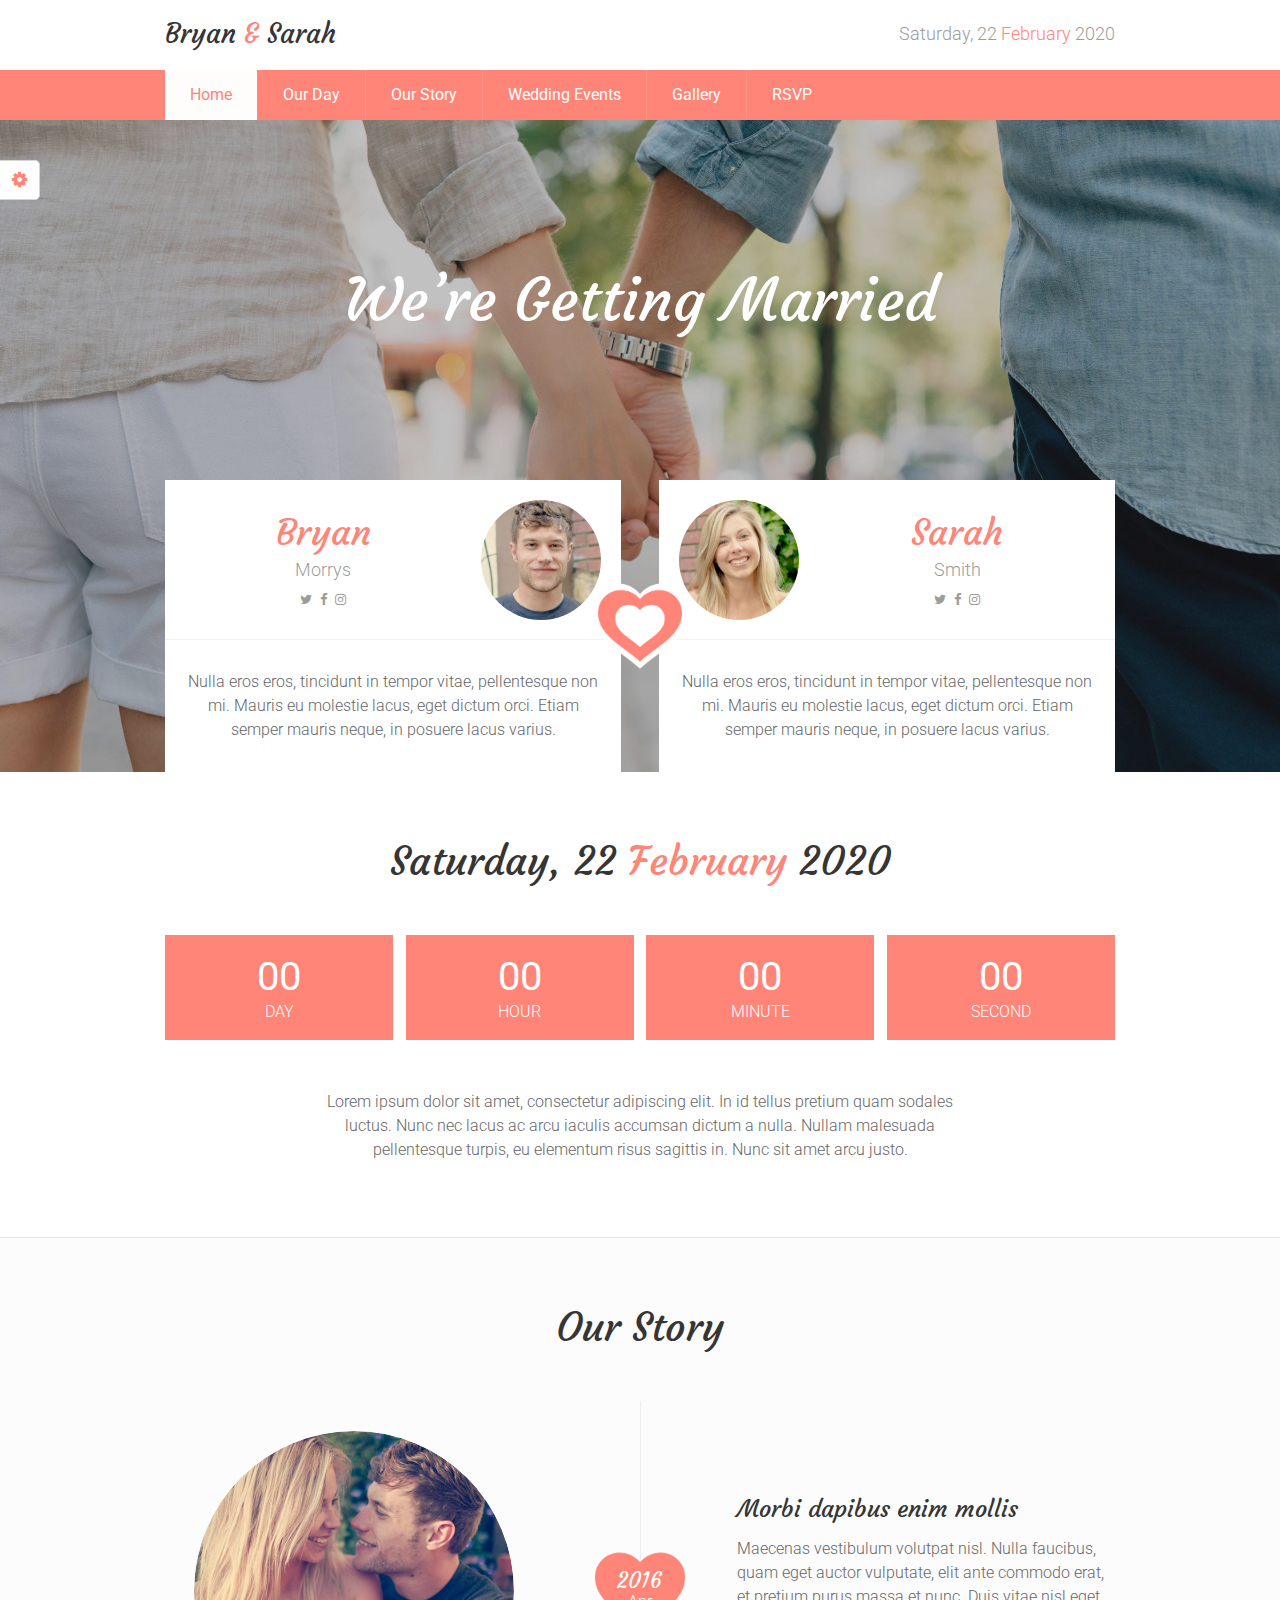
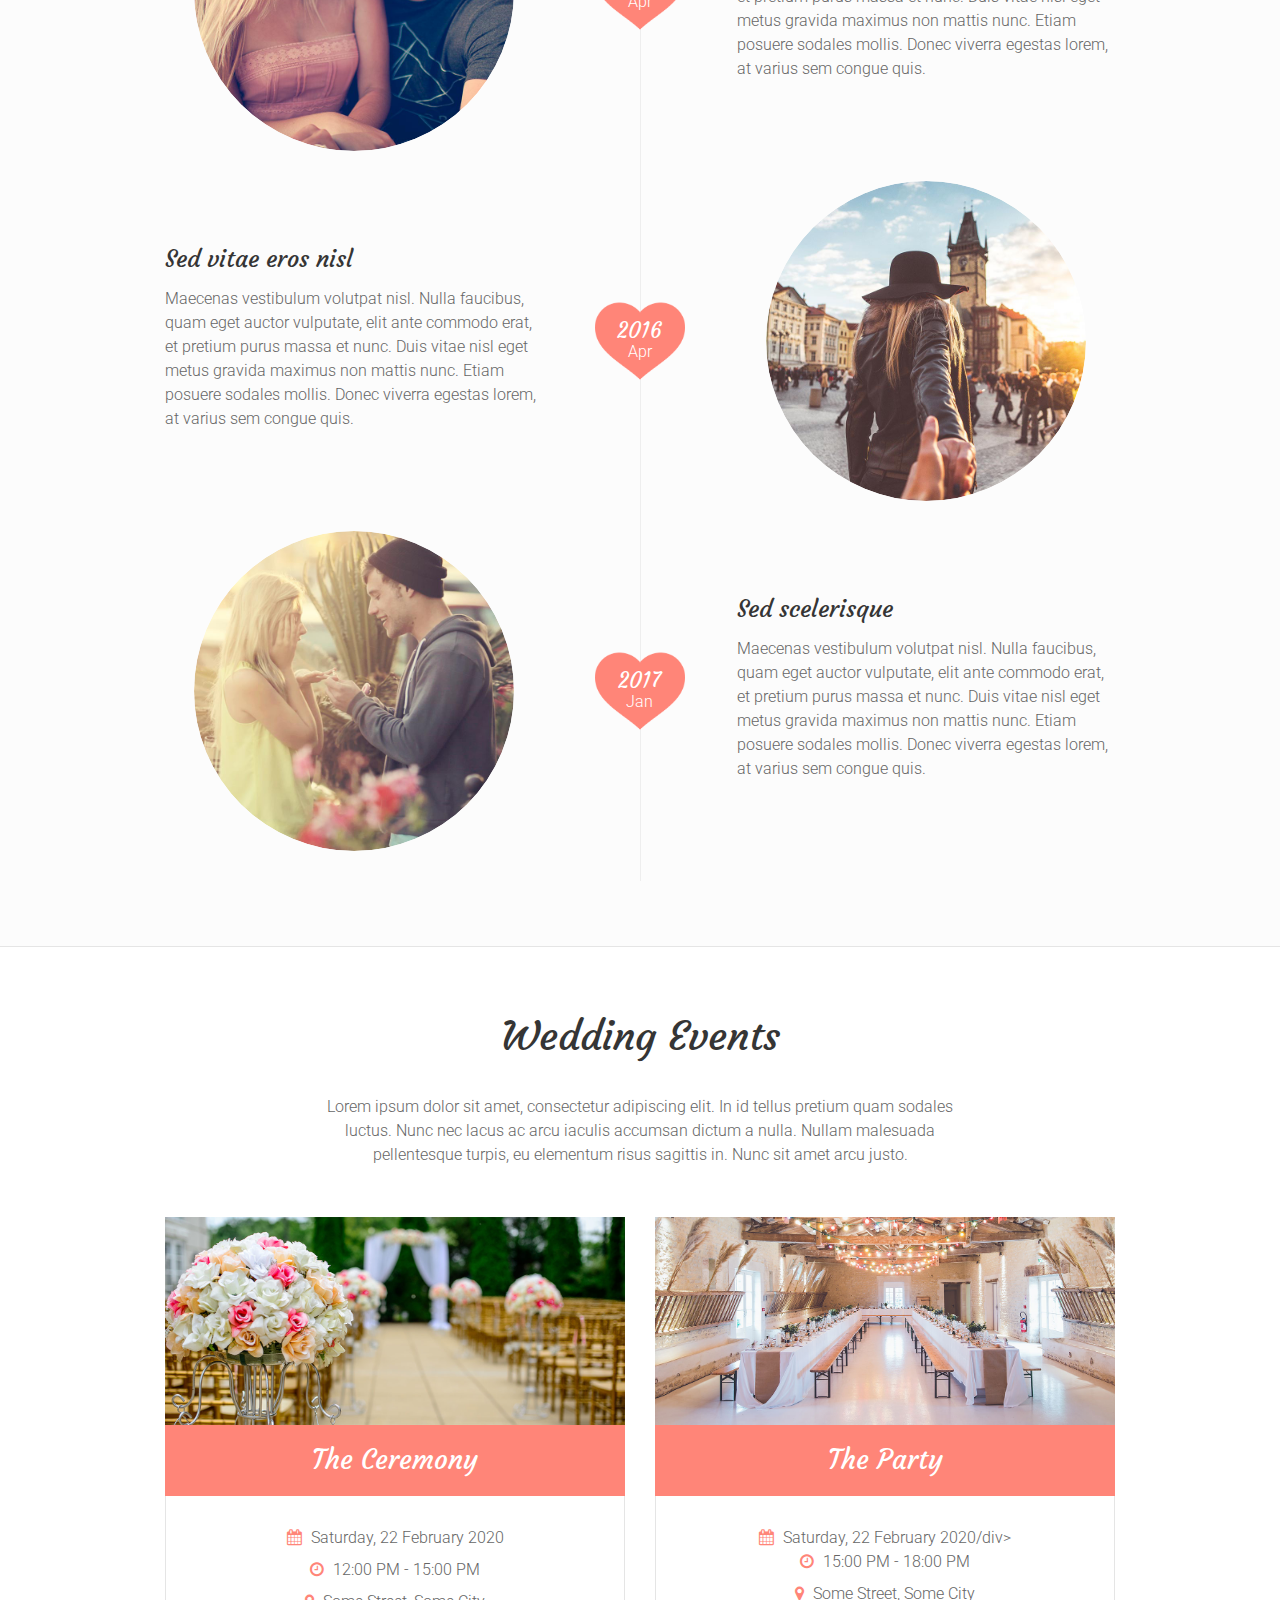
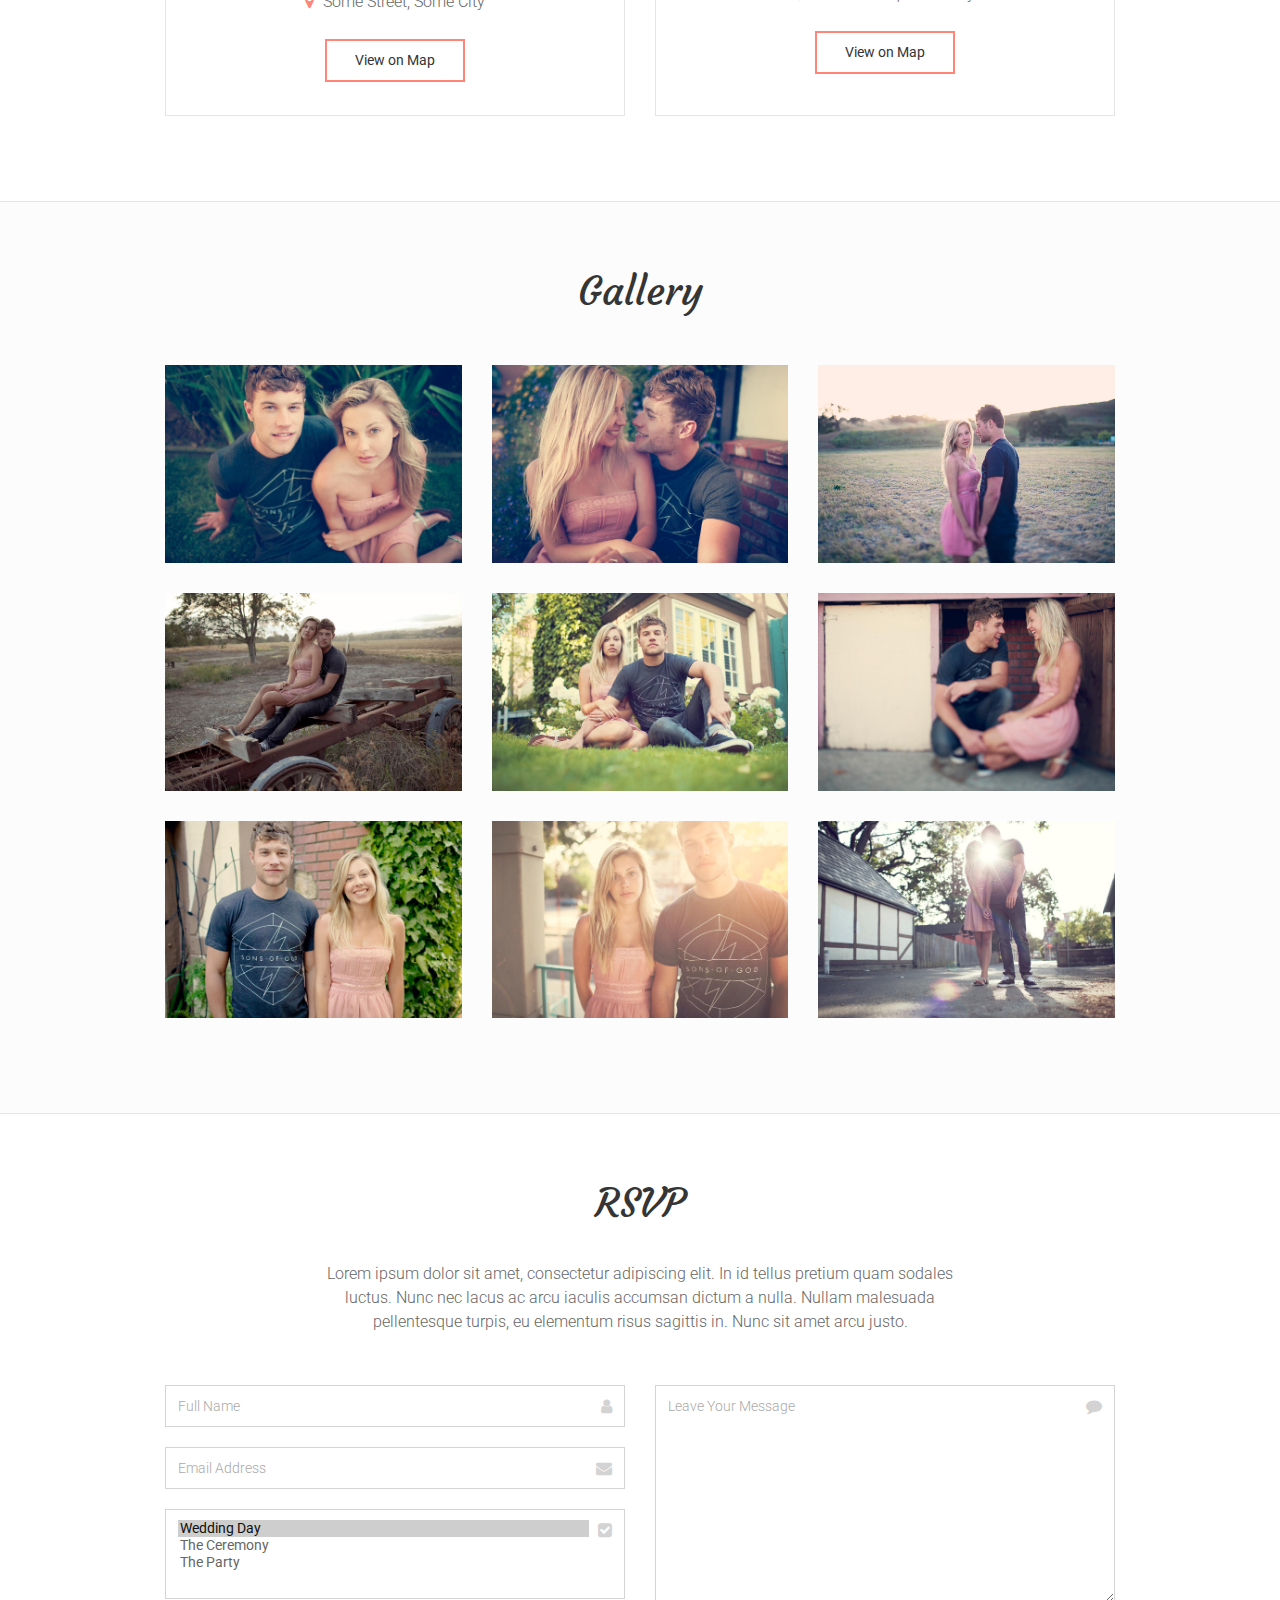
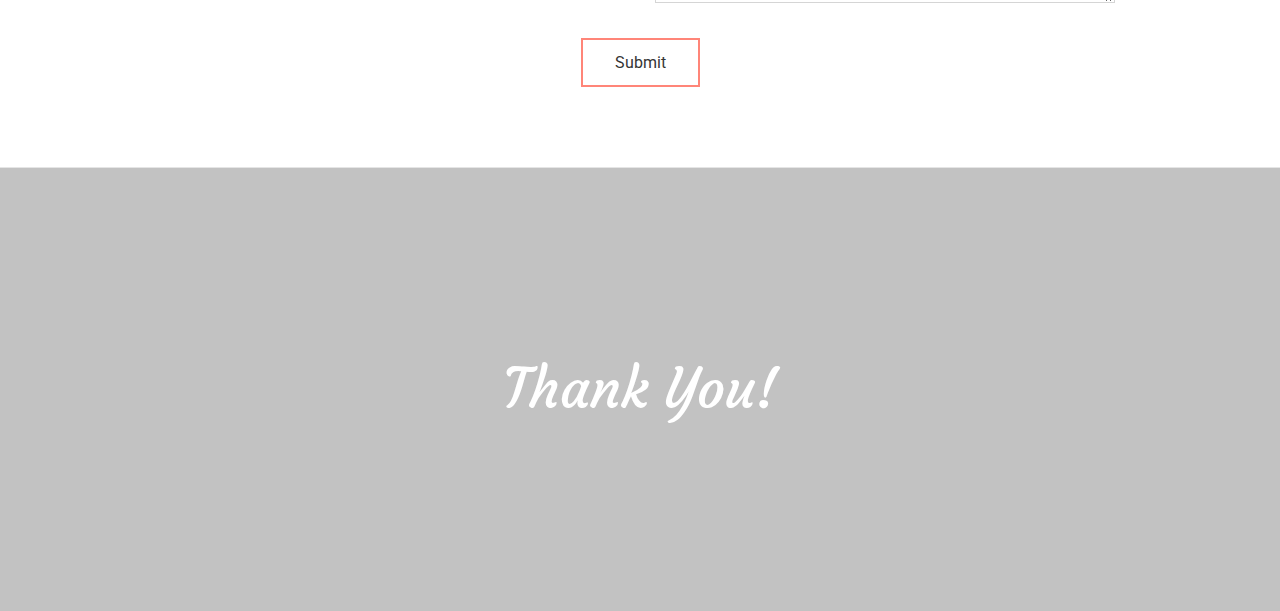
==== index.html @ 7c845429 "add register" ====
<!DOCTYPE html>
<html lang="en" class="no-js">
  <head>
    <meta charset="UTF-8" />
    <meta http-equiv="X-UA-Compatible" content="IE=edge"> 
    <title>Our Love - Responsive Wedding Template from tien</title>
    <meta name="viewport" content="width=device-width, initial-scale=1, maximum-scale=1" />
    <meta name="description" content="Our Love - Responsive Wedding Template" />
    <meta name="keywords" content="retina, responsive, wedding, rsvp, Our Love" />
    <meta name="author" content="lmpixels (Linar Miftakhov)" />
    <link rel="shortcut icon" href="favicon.ico">

    <link rel="stylesheet" href="css/bootstrap.css">
    <link rel="stylesheet" href="css/normalize.css">
    <link rel="stylesheet" href="css/owl.carousel.css">
    <link rel="stylesheet" href="css/magnific-popup.css">
    <link rel="stylesheet" href="css/animate.css">
    <link rel="stylesheet" href="css/main.css" type="text/css">

    <link rel="stylesheet" href="css/lmpixels-demo-panel.css" type="text/css">
    
  

    <script src="js/jquery-1.12.4.min.js"></script>
    <script src="js/modernizr.custom.js"></script>
  </head>

  <body>
    <!-- Loading animation -->
    <div class="preloader">
      <div class="preloader-animation">
        <div class="dot1"></div>
        <div class="dot2"></div>
      </div>
    </div>
    <!-- /Loading animation -->

    <div id="main-container">

      <!-- Header -->
      <header id="header" class="header">
        <div class="container clearfix">
          <div class="logo-container">
            <div class="header-logo">Bryan <span class="main-color">&amp;</span> Sarah</div>
          </div>

          <div class="header-date mobile-hidden">
            <p>Saturday, 22 <span class="main-color">February</span> 2020</p>
          </div>
          <a class="menu-toggle mobile-visible">
            <i class="fa fa-bars"></i>
          </a>
        </div>
      </header>
      <!-- /Header -->

      <!-- Site Navigation -->
      <nav class="main-nav mobile-menu-hide">
        <div class="container">
          <ul class="nav navbar-nav">
            <li>
              <a href="#home">Home</a>
            </li>
            <li>
              <a href="#wedding-day">Our Day</a>
            </li>
            <li>
              <a href="#story">Our Story</a>
            </li>
            <li>
              <a href="#events">Wedding Events</a>
            </li>
            <li>
              <a href="#gallery">Gallery</a>
            </li>
            <li>
              <a href="#rsvp">RSVP</a>
            </li>
          </ul>
        </div>
      </nav>
      <!-- /Site Navigation -->

      <div class="sections">
        <!-- Home Section -->
        <section id="home" class="home-section clearfix">
          <div id="hs-image-block" class="hs-image-block" style="background-image: url(images/main_photo_1.jpg); background-attachment: fixed; background-position: 50% 0;" data-stellar-background-ratio="0.3">
            <div class="hs-mask"></div>
          </div>

          <div class="hs-main-content container">
            <div class="hs-section-title">
              <h1>We’re Getting Married</h1>
            </div>

            <div class="about-us clearfix"> 
              <div class="about-us-block first-block">
                <div class="top-block">
                  <div class="name">
                    <h2>Bryan</h2>
                    <p>Morrys</p>
                    <ul class="social-links">
                      <li><a class="tip social-button" href="#" title="Twitter"><i class="fa fa-twitter"></i></a></li> <!-- Full list of social icons: http://fontawesome.io/icons/#brand -->
                      <li><a class="tip social-button" href="#" title="Facebook"><i class="fa fa-facebook"></i></a></li>
                      <li><a class="tip social-button" href="#" title="Instagram"><i class="fa fa-instagram"></i></a></li>
                      <!--<li><a class="tip social-button" href="#" title="Youtube"><i class="fa fa-youtube"></i></a></li>-->
                      <!--<li><a class="tip social-button" href="#" title="last.fm"><i class="fa fa-lastfm"></i></a></li>-->
                      <!--<li><a class="tip social-button" href="#" title="Dribbble"><i class="fa fa-dribbble"></i></a></li>-->
                    </ul>
                  </div>

                  <div class="photo">
                    <img src="images/photo_1.jpg" alt="">
                  </div>
                </div>
                <div class="bottom-block">
                  <p>Nulla eros eros, tincidunt in tempor vitae, pellentesque non mi. Mauris eu molestie lacus, eget dictum orci. Etiam semper mauris neque, in posuere lacus varius.</p>
                </div>
              </div>

              <div class="heart">
                <img src="images/heart_img.png" alt="">
              </div>

              <div class="about-us-block second-block">
                <div class="top-block">
                  <div class="name">
                    <h2>Sarah</h2>
                    <p>Smith</p>
                    <ul class="social-links">
                      <li><a class="tip social-button" href="#" title="Twitter"><i class="fa fa-twitter"></i></a></li> <!-- Full list of social icons: http://fontawesome.io/icons/#brand -->
                      <li><a class="tip social-button" href="#" title="Facebook"><i class="fa fa-facebook"></i></a></li>
                      <li><a class="tip social-button" href="#" title="Instagram"><i class="fa fa-instagram"></i></a></li>
                      <!--<li><a class="tip social-button" href="#" title="Youtube"><i class="fa fa-youtube"></i></a></li>-->
                      <!--<li><a class="tip social-button" href="#" title="last.fm"><i class="fa fa-lastfm"></i></a></li>-->
                      <!--<li><a class="tip social-button" href="#" title="Dribbble"><i class="fa fa-dribbble"></i></a></li>-->
                    </ul>
                  </div>

                  <div class="photo">
                    <img src="images/photo_2.jpg" alt="">
                  </div>
                </div>
                <div class="bottom-block">
                  <p>Nulla eros eros, tincidunt in tempor vitae, pellentesque non mi. Mauris eu molestie lacus, eget dictum orci. Etiam semper mauris neque, in posuere lacus varius.</p>
                </div>
              </div>
            </div>
          </div>
        </section>
        <!-- /Home Section -->

        <!-- Our Day Section -->
        <section id="wedding-day" class="wedding-day section-boxed">
          <div class="container">
            <div class="section-title">
              <h2>Saturday, 22 <span class="main-color">February</span> 2020</h2>
            </div>
            <!-- Counter -->
            <div id="count" class="count"> <!-- You can edit HTML code of this block in the js/main.js -->
            </div>
            <!-- Counter -->

            <p class="description">Lorem ipsum dolor sit amet, consectetur adipiscing elit. In id tellus pretium quam sodales luctus. Nunc nec lacus ac arcu iaculis accumsan dictum a nulla. Nullam malesuada pellentesque turpis, eu elementum risus sagittis in. Nunc sit amet arcu justo.</p>
      
          </div>
        </section>
        <!-- /Our Day Section -->

        <!-- Our Story Section -->
        <section id="story" class="our-story section-boxed section-bg-color">
          <div class="container">
            <div class="section-title">
              <h2>Our Story</h2>
            </div>
            <!-- Story Row 1 -->
            <div class="row story-row">
              <div class="col-sm-12 col-md-5 story-block text-center">
                <div class="story-image scale-image-effect">
                  <img src="images/story_photo_1.jpg" alt="">
                </div>
              </div>
              <div class="col-sm-12 col-md-2 story-block text-center">
                <div class="story-date">
                  <div class="year">2016</div>
                  <div class="month">Apr</div>
                </div>
              </div>
              <div class="col-sm-12 col-md-5 story-block text-center">
                <h3>Morbi dapibus enim mollis</h3>
                <p>Maecenas vestibulum volutpat nisl. Nulla faucibus, quam eget auctor vulputate, elit ante commodo erat, et pretium purus massa et nunc. Duis vitae nisl eget metus gravida maximus non mattis nunc. Etiam posuere sodales mollis. Donec viverra egestas lorem, at varius sem congue quis.</p>
              </div>
              <div class="vertical-line"></div>
            </div>
            <!-- /Story Row 1 -->

            <!-- Story Row 2 -->
            <div class="row story-row">
              <div class="col-sm-12 col-md-5 col-md-push-7 story-block text-center">
                <div class="story-image scale-image-effect">
                  <img src="images/story_photo_2.jpg" alt="">
                </div>
              </div>
              <div class="col-sm-12 col-md-2 story-block text-center">
                <div class="story-date">
                  <div class="year">2016</div>
                  <div class="month">Apr</div>
                </div>
              </div>
              <div class="col-sm-12 col-md-5 col-md-pull-7 story-block text-center">
                <h3>Sed vitae eros nisl</h3>
                <p>Maecenas vestibulum volutpat nisl. Nulla faucibus, quam eget auctor vulputate, elit ante commodo erat, et pretium purus massa et nunc. Duis vitae nisl eget metus gravida maximus non mattis nunc. Etiam posuere sodales mollis. Donec viverra egestas lorem, at varius sem congue quis.</p>
              </div>
              <div class="vertical-line"></div>
            </div>
            <!-- /Story Row 2 -->

            <!-- Story Row 3 -->
            <div class="row story-row">
              <div class="col-sm-12 col-md-5 story-block text-center">
                <div class="story-image scale-image-effect">
                  <img src="images/story_photo_3.jpg" alt="">
                </div>
              </div>
              <div class="col-sm-12 col-md-2 story-block text-center">
                <div class="story-date">
                  <div class="year">2017</div>
                  <div class="month">Jan</div>
                </div>
              </div>
              <div class="col-sm-12 col-md-5 story-block text-center">
                <h3>Sed scelerisque</h3>
                <p>Maecenas vestibulum volutpat nisl. Nulla faucibus, quam eget auctor vulputate, elit ante commodo erat, et pretium purus massa et nunc. Duis vitae nisl eget metus gravida maximus non mattis nunc. Etiam posuere sodales mollis. Donec viverra egestas lorem, at varius sem congue quis.</p>
              </div>
              <div class="vertical-line"></div>
            </div>
            <!-- /Story Row 3 -->

          </div>
        </section>
        <!-- /Our Story Section -->

        <!-- Wedding Events Section -->
        <section id="events" class="our-story section-boxed">
          <div class="container">
            <div class="section-title">
              <h2>Wedding Events</h2>
              <p class="intro">Lorem ipsum dolor sit amet, consectetur adipiscing elit. In id tellus pretium quam sodales luctus. Nunc nec lacus ac arcu iaculis accumsan dictum a nulla. Nullam malesuada pellentesque turpis, eu elementum risus sagittis in. Nunc sit amet arcu justo.</p>
            </div>

            <div class="row">
              <!-- Ceremony Block -->
              <div class="col-md-6 event-block">
                <div class="event-photo scale-image-effect">
                  <img src="images/photo_the_ceremony.jpg" alt="">
                </div>

                <div class="event-title">
                  <h3>The Ceremony</h3>
                </div>

                <div class="event-info">
                  <div class="event-date"><i class="fa fa-calendar"></i> Saturday, 22 February 2020</div>
                  <div class="event-time"><i class="fa fa-clock-o"></i>  12:00 PM - 15:00 PM</div>
                  <div class="event-address"><i class="fa fa-map-marker"></i>  Some Street, Some City</div>
                  <a class="button small-button lightbox mfp-iframe" href="https://maps.google.com/maps?q=221B+Baker+Street,+London,+United+Kingdom" title="The Ceremony">View on Map</a><!-- Do not change 'https://maps.google.com/maps?q=' in the href, simply change the address. Remake "221B Baker Street, London, United Kingdom +", as example, in this form: "221B+Baker+Street,+London,+United+Kingdom". -->
                </div>
              </div>
              <!-- /Ceremony Block -->

              <!-- Party Block -->
              <div class="col-md-6 event-block">
                <div class="event-photo scale-image-effect">
                  <img src="images/photo_the_party.jpg" alt="">
                </div>

                <div class="event-title">
                  <h3>The Party</h3>
                </div>

                <div class="event-info">
                  <div class="event-date"><i class="fa fa-calendar"></i> Saturday, 22 February 2020/div>
                  <div class="event-time"><i class="fa fa-clock-o"></i>  15:00 PM - 18:00 PM</div>
                  <div class="event-address"><i class="fa fa-map-marker"></i>  Some Street, Some City</div>
                  <a class="button small-button lightbox mfp-iframe" href="https://maps.google.com/maps?q=2+Baker+Street,+London,+United+Kingdom" title="The Party">View on Map</a><!-- Do not change 'https://maps.google.com/maps?q=' in the href, simply change the address. Remake "2 Baker Street, London, United Kingdom +", as example, in this form: "2+Baker+Street,+London,+United+Kingdom". -->
                </div>
              </div>
              <!-- /Party Block -->
            </div>
          </div>
        </section>
        <!-- /Wedding Events Section -->

        <!-- Gallery Section -->
        <section id="gallery" class="gallery section-boxed section-bg-color">
          <div class="container">
            <div class="section-title">
              <h2>Gallery</h2>
            </div>

            <!-- Gallery Items -->
            <div class="row gallery-grid">
              <div class="col-sm-6 col-md-4 gallery-item">
                <a href="images/gallery/gallery_photo_1.jpg" title="Proin fermentum ante ut dui porttitor semper">
                  <img src="images/gallery/gallery_photo_1.jpg" alt="">
                  <div class="mask"></div>
                </a>
              </div>
              <div class="col-sm-6 col-md-4 gallery-item">
                <a href="images/gallery/gallery_photo_2.jpg" title="Proin fermentum ante ut dui porttitor semper">
                  <img src="images/gallery/gallery_photo_2.jpg" alt="">
                  <div class="mask"></div>
                </a>
              </div>
              <div class="col-sm-6 col-md-4 gallery-item">
                <a href="images/gallery/gallery_photo_3.jpg" title="Proin fermentum ante ut dui porttitor semper">
                  <img src="images/gallery/gallery_photo_3.jpg" alt="">
                  <div class="mask"></div>
                </a>
              </div>
              <div class="col-sm-6 col-md-4 gallery-item">
                <a href="images/gallery/gallery_photo_4.jpg" title="Proin fermentum ante ut dui porttitor semper">
                  <img src="images/gallery/gallery_photo_4.jpg" alt="">
                  <div class="mask"></div>
                </a>
              </div>
              <div class="col-sm-6 col-md-4 gallery-item">
                <a href="images/gallery/gallery_photo_5.jpg" title="Proin fermentum ante ut dui porttitor semper">
                  <img src="images/gallery/gallery_photo_5.jpg" alt="">
                  <div class="mask"></div>
                </a>
              </div>
              <div class="col-sm-6 col-md-4 gallery-item">
                <a href="images/gallery/gallery_photo_6.jpg" title="Proin fermentum ante ut dui porttitor semper">
                  <img src="images/gallery/gallery_photo_6.jpg" alt="">
                  <div class="mask"></div>
                </a>
              </div>
              <div class="col-sm-6 col-md-4 gallery-item">
                <a href="images/gallery/gallery_photo_7.jpg" title="Proin fermentum ante ut dui porttitor semper">
                  <img src="images/gallery/gallery_photo_7.jpg" alt="">
                  <div class="mask"></div>
                </a>
              </div>
              <div class="col-sm-6 col-md-4 gallery-item">
                <a href="images/gallery/gallery_photo_8.jpg" title="Proin fermentum ante ut dui porttitor semper">
                  <img src="images/gallery/gallery_photo_8.jpg" alt="">
                  <div class="mask"></div>
                </a>
              </div>
              <div class="col-sm-6 col-md-4 gallery-item">
                <a href="images/gallery/gallery_photo_9.jpg" title="Proin fermentum ante ut dui porttitor semper">
                  <img src="images/gallery/gallery_photo_9.jpg" alt="">
                  <div class="mask"></div>
                </a>
              </div>
            </div>
            <!-- /Gallery Items -->
          </div>
        </section>
        <!-- /Gallery Section -->

        <!-- RSVP Section -->
        <section id="rsvp" class="rsvp section-boxed">
          <div class="container">
            <div class="section-title">
              <h2>RSVP</h2>
              <p class="intro">Lorem ipsum dolor sit amet, consectetur adipiscing elit. In id tellus pretium quam sodales luctus. Nunc nec lacus ac arcu iaculis accumsan dictum a nulla. Nullam malesuada pellentesque turpis, eu elementum risus sagittis in. Nunc sit amet arcu justo.</p>
            </div>

            <div class="row">
                <!-- RSVP Form -->
                <form id="rsvp-form" class="rsvp-form" method="post" action="rsvp_form/rsvp_form.php" novalidate>
                  <div class="col-md-12">
                    <div class="messages"></div>
                  </div>

                  <div class="controls">
                    <div class="col-sm-12 col-md-6">
                      <div class="form-group">
                          <input id="form_name" type="text" name="name" class="form-control" placeholder="Full Name" required="required" data-error="Name is required.">
                          <i class="form-control-icon fa fa-user"></i>
                          <div class="help-block with-errors"></div>
                      </div>

                      <div class="form-group">
                          <input id="form_email" type="email" name="email" class="form-control" placeholder="Email Address" required="required" data-error="Valid email is required.">
                          <i class="form-control-icon fa fa-envelope"></i>
                          <div class="help-block with-errors"></div>
                      </div>

                      <div class="form-group">
                          <select multiple id="form_events" name="events" class="form-control" required="required" data-error="Please select Event">
                            <option selected value="Wedding Day">Wedding Day</option>
                            <option value="The Ceremony">The Ceremony</option>
                            <option value="The Party">The Party</option>
                          </select>
                          <i class="form-control-icon fa fa-check-square"></i>
                          <div class="help-block with-errors"></div>
                      </div>
                    </div>

                    <div class="col-sm-12 col-md-6">
                      <div class="form-group message-group">
                          <textarea id="form_message" name="message" class="form-control" placeholder="Leave Your Message" rows="4" required="required" data-error="Please, leave a message."></textarea>
                          <i class="form-control-icon fa fa-comment"></i>
                          <div class="help-block with-errors"></div>
                      </div>
                    </div>

                    <div class="col-sm-12 col-md-12 text-center">
                      <input type="submit" class="button btn-send disabled" value="Submit">
                    </div>
                  </div>
                </form>
                <!-- /RSVP Form -->
            </div>
          </div>
        </section>
        <!-- /RSVP Section -->

        <!-- Footer (Thank You block) -->
        <footer id="thanks" class="footer">
          <div id="footer-image-block" class="footer-image-block" style="background-image: url(images/footer_photo.jpg); background-attachment: fixed; background-position: 50%;" data-stellar-background-ratio="0.3">
            <div class="footer-mask"></div>
          </div>

          <div class="footer-title">
            <h2>Thank You!</h2>
          </div>
        </footer>
        <!-- /Footer (Thank You block) -->

      </div>

    </div>
    <!-- /Main Container -->

    <!-- Demo Color changer -->
    <a id="lm_demo_panel_switcher" class="lm-demo-panel-switcher left"><i class="fa fa-gear"></i></a>
    <div id="lm_demo_panel" class="lm-demo-panel left">
      <div class="demo-panel-title">Main Color</div>
      <a href="../our-love-responsive-wedding-template/index.html"><div class="preview" id="color1"><span class="current"></span>&nbsp;</div></a>
      <a href="../our-love-responsive-wedding-template-red/index.html"><div class="preview" id="color2">&nbsp;</div></a>
      <a href="../our-love-responsive-wedding-template-cyan/index.html"><div class="preview" id="color3">&nbsp;</div></a>
      <a href="../our-love-responsive-wedding-template-violet/index.html"><div class="preview" id="color4">&nbsp;</div></a>
      <a href="../our-love-responsive-wedding-template-orange/index.html"><div class="preview" id="color5">&nbsp;</div></a>
      <div class="row"></div>
    </div>
    <!-- /Demo Color changer -->

    
    <script src="js/bootstrap.min.js"></script>
    <script src="js/jquery.stellar.min.js"></script>
    <script src="js/validator.js"></script>
    <script src="js/owl.carousel.min.js"></script>
    <script src="js/jquery.magnific-popup.min.js"></script>
    <script src="js/jquery.countdown.js"></script>
    <script src="js/jquery.malihu.PageScroll2id.min.js"></script>
    <script src="js/main.js"></script>

    <!-- Demo Color changer Script -->
    <script src="preview/lmpixels-demo-panel.js"></script>
    <!-- /Demo Color changer Script -->
    <script src="js/beacon.min.js"></script>
</body>
</html>
---- css/main.css ----
@import 'pe-icon-7-stroke.css';
@import 'font-awesome.css';
@import 'https://fonts.googleapis.com/css?family=Courgette';
@import 'https://fonts.googleapis.com/css?family=Roboto:300,300i,400,400i,500,500i,700,700i&subset=cyrillic';

html {
    height: 100%
}

body {
    font-family: roboto, Helvetica, sans-serif;
    color: #666;
    margin: 0;
    height: 100%;
    font-size: 100%;
    line-height: 1.5em
}

a {
    color: #09c;
    text-decoration: none;
    outline: none;
    -webkit-transition-duration: .3s;
    transition-duration: .3s
}

a:hover {
    color: #069;
    color: #09c;
    text-decoration: none;
    outline: none
}

a:visited,
a:visited:hover {
    text-decoration: none
}

h1,
h2,
h3,
h4,
h5,
h6 {
    color: #353535;
    font-family: courgette, Helvetica, sans-serif;
    line-height: 1.5em;
    margin-top: 0;
    margin-bottom: 10px
}

h1,
.h1 {
    font-size: 36px
}

h2,
.h2 {
    font-size: 30px
}

h3,
.h3 {
    font-size: 24px
}

h4,
.h4 {
    font-size: 18px
}

h5,
.h5 {
    font-size: 14px
}

h6,
.h6 {
    font-size: 12px
}

p {
    font-size: 1em;
    margin: 0 0 10px;
    font-weight: 300
}

p.lead {
    font-size: 18px;
    margin: 30px 0
}

span.main-color {
    color: #ff8578
}

img {
    vertical-align: bottom;
    max-width: 100%;
    height: auto;
    border: 0
}

.page {
    position: relative;
    height: 100%
}

.mobile-visible {
    display: none;
    visibility: hidden
}

input[type=submit],
input[type=button],
button,
a.button {
    display: inline-block;
    position: relative;
    padding: .8em 2em;
    margin-bottom: .25em;
    font-size: 1em;
    font-weight: 400;
    line-height: 1.2;
    border: 0;
    outline: 0;
    border: 2px solid #ff8578;
    color: #353535;
    text-shadow: none;
    text-decoration: none;
    background: 0 0;
    border-radius: 0;
    font-family: roboto, Helvetica, sans-serif;
    -webkit-transition-duration: .3s;
    transition-duration: .3s
}

a.button.small-button {
    font-size: .875em
}

.btn {
    border-radius: 0
}

input[type=submit]:hover,
button:hover,
a.button:hover {
    color: #fff;
    background-color: #ff8578;
    text-decoration: none
}

input[type=submit]:visited,
input[type=submit]:focus,
button:visited,
button:focus,
a.button:visited,
a.button:focus {
    text-decoration: none
}

.form-group {
    position: relative;
    margin: 0 0 20px
}

.form-control,
.form-control:focus {
    min-height: 42px
}

.form-control,
.form-control:focus,
.has-error .form-control,
.has-error .form-control:focus {
    position: relative;
    border: 1px solid #d5d5d5;
    border-radius: 0;
    display: block;
    font-size: .875em;
    font-weight: 300;
    margin: 0;
    padding: 10px 25px 10px 12px;
    width: 100%;
    background: 0 0;
    text-align: left;
    color: inherit;
    -webkit-box-shadow: none;
    -moz-box-shadow: none;
    box-shadow: none;
    outline: none;
    font-family: roboto, Helvetica, sans-serif
}

.form-control:focus {
    border: 1px solid #b5b5b5
}

.has-error .form-control {
    border-color: #ffb5b5
}

.has-error .form-control:focus {
    border-color: #ff9191
}

textarea.form-control,
textarea.form-control:focus {
    height: auto
}

.form-control-icon {
    position: absolute;
    top: 13px;
    right: 13px;
    color: #d3d3d3
}

.form-control:focus+.form-control-icon {
    color: #ff8578
}

.form-control::-moz-placeholder {
    color: #aaa;
    font-weight: 300;
    opacity: 1
}

.form-control:-ms-input-placeholder {
    color: #aaa;
    font-weight: 300
}

.form-control::-webkit-input-placeholder {
    color: #aaa;
    font-weight: 300
}

.form-group .help-block {
    position: absolute;
    display: inline-block;
    padding: 0 5px;
    font-size: .8em;
    line-height: 1.5em;
    margin: -2px 0 0 10px;
    color: #fff;
    background: #ff4e4e
}

.form-group .help-block:after {
    content: " ";
    position: absolute;
    left: 5px;
    bottom: 100%;
    width: 0;
    height: 0;
    border-bottom: 10px solid #ff4e4e;
    border-right: 10px solid transparent
}

.form-group .help-block:empty {
    display: none
}

.no-padding {
    padding: 0
}

.subpage-block {
    margin-bottom: 30px
}

.no-js .preloader {
    display: none
}

.preloader {
    position: fixed;
    left: 0;
    top: 0;
    width: 100%;
    height: 100%;
    z-index: 9999;
    background: #fff
}

.preloader-animation {
    margin: -20px auto 0;
    top: 50%;
    left: 0;
    right: 0;
    width: 50px;
    height: 50px;
    position: absolute;
    text-align: center;
    -webkit-animation: rotate 2s infinite linear;
    animation: rotate 2s infinite linear
}

.dot1,
.dot2 {
    width: 60%;
    height: 60%;
    display: inline-block;
    position: absolute;
    top: 0;
    background: url(../images/heart_img.png) no-repeat;
    background-size: 100%;
    -webkit-animation: bounce 2s infinite ease-in-out;
    animation: bounce 2s infinite ease-in-out
}

.dot2 {
    top: auto;
    bottom: 0;
    -webkit-animation-delay: -1s;
    animation-delay: -1s
}

@-webkit-keyframes rotate {
    100% {
        -webkit-transform: rotate(360deg)
    }
}

@keyframes rotate {
    100% {
        transform: rotate(360deg);
        -webkit-transform: rotate(360deg)
    }
}

@-webkit-keyframes bounce {

    0%,
    100% {
        -webkit-transform: scale(0)
    }

    50% {
        -webkit-transform: scale(1)
    }
}

@keyframes bounce {

    0%,
    100% {
        transform: scale(0);
        -webkit-transform: scale(0)
    }

    50% {
        transform: scale(1);
        -webkit-transform: scale(1)
    }
}

.container {
    max-width: 980px
}

.header {
    position: fixed;
    width: 100%;
    height: 70px;
    background-color: #fff;
    top: 0;
    padding: 20px 0;
    z-index: 100
}

.header .logo-container {
    float: left
}

.header .logo-container .header-logo {
    margin: 0;
    padding: 0;
    color: #353535;
    font-size: 27px;
    font-family: courgette, Helvetica, sans-serif;
    line-height: 1em
}

.header-date {
    float: right
}

.header-date p {
    margin: 5px 0 0;
    padding: 0;
    font-size: 18px;
    line-height: 1em;
    color: #9c9c9c;
    font-family: Roboto;
    font-weight: 300
}

.main-nav {
    position: fixed;
    width: 100%;
    top: 70px;
    background-color: #ff8578;
    z-index: 100
}

.main-nav ul.nav a {
    text-transform: none;
    color: #fff;
    padding-left: 25px;
    padding-right: 25px;
    border-right: 1px solid rgba(255, 255, 255, .11)
}

.main-nav ul.nav li:last-child a {
    border-right: 0
}

.main-nav ul.nav a:hover,
.main-nav ul.nav a:visited {
    background-color: transparent
}

.main-nav ul.nav a:focus {
    background-color: inherit
}

.main-nav ul.nav a:hover,
.main-nav ul.nav a:visited,
.main-nav ul.nav a:focus {
    outline: none
}

.main-nav ul.nav a:hover,
.main-nav ul.nav a.active-item {
    color: #ff8578;
    background-color: #fff;
    background-color: rgba(255, 255, 255, .98);
    border-right: 1px solid #ff8578
}

.section-boxed {
    padding: 65px 0;
    border-bottom: 1px solid #e5e5e5
}

.section-bg-color {
    background-color: #fcfcfc
}

.section-title {
    text-align: center;
    margin-top: 0;
    margin: 0 15% 50px
}

.section-title h2 {
    font-size: 40px;
    line-height: 1.2em;
    margin: 0
}

.sections {
    padding-top: 120px
}

p.description {
    margin: 50px 15% 10px;
    text-align: center
}

p.intro {
    margin: 35px 0;
    text-align: center
}

.home-section {
    height: 100%;
    position: relative
}

.hs-main-content {
    z-index: 1;
    position: relative
}

.hs-image-block,
.footer-image-block {
    position: absolute;
    z-index: 0;
    top: 0;
    bottom: 0;
    right: 0;
    left: 0;
    display: block;
    overflow: hidden;
    background-size: cover;
    -webkit-background-size: cover;
    background-attachment: scroll;
    background-position: center center;
    background-repeat: no-repeat
}

.hs-mask,
.footer-mask {
    position: absolute;
    background: rgba(53, 53, 53, .3);
    top: 0;
    bottom: 0;
    left: 0;
    right: 0
}

.hs-section-title {
    text-align: center;
    margin: 135px 0
}

.hs-section-title h1 {
    color: #fff;
    font-size: 60px
}

.about-us {
    width: 100%;
    position: relative
}

.about-us-block {
    position: relative;
    width: 48%;
    background-color: #fff
}

.about-us-block.first-block {
    float: left;
    margin-right: 2%
}

.about-us-block.second-block {
    float: right
}

.about-us-block .top-block {
    padding: 20px;
    min-height: 160px;
    border-bottom: 1px solid #f2f2f2
}

.about-us-block .name {
    text-align: center;
    padding-right: 140px
}

.about-us-block.second-block .name {
    text-align: center;
    padding-right: 0;
    padding-left: 140px
}

.about-us-block .name h2 {
    font-size: 36px;
    line-height: 1em;
    color: #ff8578;
    margin-top: 15px
}

.about-us-block .name p {
    font-size: 18px;
    font-weight: 300;
    line-height: 1em;
    color: #9c9c9c;
    margin: 0
}

.about-us-block .photo {
    position: absolute;
    right: 20px;
    top: 20px;
    width: 120px;
    height: 120px
}

.about-us-block.second-block .photo {
    right: auto;
    left: 20px
}

.about-us-block .photo img {
    border-radius: 60px
}

.about-us-block .bottom-block {
    padding: 30px 20px;
    text-align: center
}

.about-us-block .bottom-block p {
    margin: 0
}

.about-us .heart {
    position: absolute;
    right: 0;
    left: 50%;
    top: 50%;
    margin-top: -50px;
    margin-left: -50px;
    width: 100px;
    -webkit-transform: translateZ(0);
    -ms-transform: translateZ(0);
    transform: translateZ(0);
    box-shadow: 0 0 1px transparent;
    z-index: 2
}

.about-us:hover .heart {
    -webkit-animation-name: pulse;
    animation-name: pulse;
    -webkit-animation-duration: .9s;
    animation-duration: .9s;
    -webkit-animation-timing-function: linear;
    animation-timing-function: linear;
    -webkit-animation-iteration-count: infinite;
    animation-iteration-count: infinite
}

@-webkit-keyframes pulse {
    25% {
        -webkit-transform: scale(1.05);
        transform: scale(1.05)
    }

    75% {
        -webkit-transform: scale(.9);
        transform: scale(.9)
    }
}

@keyframes pulse {
    25% {
        -webkit-transform: scale(1.05);
        -ms-transform: scale(1.05);
        transform: scale(1.05)
    }

    75% {
        -webkit-transform: scale(.9);
        -ms-transform: scale(.9);
        transform: scale(.9)
    }
}

ul.social-links {
    display: inline-block;
    list-style: none;
    margin: 8px auto 0;
    padding: 0
}

ul.social-links li {
    float: left;
    margin: 0;
    padding: 0
}

ul.social-links li a {
    color: #9c9c9c;
    font-size: 13px;
    margin: 0 4px
}

ul.social-links li a:hover {
    color: #ff8578
}

ul.social-links li a i {
    transition: all .4s ease-in-out;
    -moz-transition: all .4s ease-in-out;
    -webkit-transition: all .4s ease-in-out;
    -o-transition: all .4s ease-in-out
}

ul.social-links li a:hover i {
    color: #ff8578;
    -webkit-transform: rotateY(360deg);
    -moz-transform: rotateY(360deg);
    -ms-transform: rotateY(360deg);
    -o-transform: rotateY(360deg);
    transform: rotateY(360deg)
}

.count-block {
    width: 24%;
    display: inline-block;
    background-color: #ff8578;
    color: #fff;
    font-family: roboto, Helvetica, sans-serif;
    font-size: 40px;
    line-height: 1.1em;
    margin-right: 1.333333%;
    text-align: center;
    padding: 20px
}

.count-block:last-child {
    margin-right: 0
}

.count-block .count-label {
    display: block;
    font-size: 16px;
    font-weight: 300;
    line-height: 16px;
    margin-top: 5px;
    text-transform: uppercase
}

.our-story {
    position: relative
}

.story-row {
    display: table;
    position: relative;
    padding-top: 30px
}

.story-row:first-child {
    padding-top: 0
}

.story-row:last-child {
    padding-bottom: 30px
}

.story-row .story-block {
    display: table-cell;
    float: none;
    height: 100%;
    vertical-align: middle;
    z-index: 1
}

.story-row h3,
.story-row p {
    text-align: left
}

.story-image,
.story-image:hover,
.story-image:focus {
    display: block;
    max-width: 320px;
    margin: 0 auto;
    -webkit-border-radius: 1000px;
    -moz-border-radius: 1000px;
    border-radius: 1000px;
    overflow: hidden
}

.story-image img,
.story-image:hover img {
    -webkit-border-radius: 1000px;
    -moz-border-radius: 1000px;
    border-radius: 1000px
}

.story-date {
    display: inline-block;
    background: url(../images/heart_img_story.png) no-repeat;
    background-size: 90px;
    width: 90px;
    height: 90px;
    color: #fff;
    line-height: 1em
}

.story-date .year {
    font-family: courgette, Helvetica, sans-serif;
    font-size: 21px;
    margin-top: 27px
}

.story-date .month {
    font-size: 16px;
    font-weight: 300;
    margin-top: 5px
}

.our-story .vertical-line {
    position: absolute;
    background-color: #eee;
    width: 1px;
    height: 100%;
    margin: auto;
    top: 0;
    bottom: 0;
    left: 0;
    right: 0;
    padding: 0;
    z-index: 0
}

.event-block .event-title {
    display: block;
    padding: 15px 0;
    background-color: #ff8578
}

.event-block .event-title h3 {
    font-size: 27px;
    color: #fff;
    text-align: center;
    margin: 0
}

.scale-image-effect {
    overflow: hidden;
    z-index: 2;
    -webkit-transform: translateZ(0);
    -moz-transform: translateZ(0);
    -ms-transform: translateZ(0);
    -o-transform: translateZ(0);
    transform: translateZ(0)
}

.scale-image-effect img {
    z-index: 1;
    border: 0 solid transparent;
    -webkit-transition: all .2s linear;
    -moz-transition: all .2s linear;
    -ms-transition: all .2s linear;
    -o-transition: all .2s linear;
    transition: all .2s linear;
    -webkit-transform: scale(1);
    -moz-transform: scale(1);
    -ms-transform: scale(1);
    -o-transform: scale(1);
    transform: scale(1)
}

.scale-image-effect:hover img,
.scale-image-effect:focus img {
    -webkit-transform: scale(1.15);
    -moz-transform: scale(1.15);
    -ms-transform: scale(1.15);
    -o-transform: scale(1.15);
    transform: scale(1.15)
}

.event-block .event-info {
    text-align: center;
    border: 1px solid #e5e5e5;
    border-top: 0;
    padding: 30px 20px;
    margin: 0 0 20px;
    font-weight: 300
}

.event-block:last-child .event-info {
    margin-bottom: 0
}

.event-block .event-info .event-date,
.event-block .event-info .event-time {
    margin-bottom: 8px
}

.event-block .event-info .event-address {
    margin-bottom: 25px
}

.event-block .event-info i {
    color: #ff8578;
    margin-right: 5px
}

.gallery-item {
    margin-bottom: 30px
}

.gallery-item a {
    display: block;
    position: relative;
    outline: none
}

.gallery-item a .mask {
    position: absolute;
    background: #4f565e;
    background: rgba(53, 53, 53, .6);
    display: inline-block;
    font-family: pe-icon-7-stroke;
    speak: none;
    font-style: normal;
    font-weight: 400;
    font-variant: normal;
    text-transform: none;
    line-height: 1;
    -webkit-font-smoothing: antialiased;
    -moz-osx-font-smoothing: grayscale;
    width: 100%;
    left: 0;
    bottom: 0;
    top: 0;
    opacity: 0;
    visibility: hidden;
    -webkit-transition: all .2s ease-in-out;
    -moz-transition: all .2s ease-in-out;
    -o-transition: all .2s ease-in-out;
    -ms-transition: all .2s ease-in-out;
    transition: all .2s ease-in-out
}

.gallery-item a:hover .mask {
    visibility: visible;
    opacity: 1
}

.gallery-item a .mask:after {
    position: absolute;
    left: 50%;
    top: 50%;
    margin: -33px 0 0 -33px;
    width: 66px;
    line-height: 66px;
    font-size: 66px;
    text-align: center;
    content: "\e6bf";
    color: #fff
}

.message-group .form-control {
    min-height: 218px
}

.rsvp-form .form-group select {
    overflow: auto;
    padding-right: 35px;
    font-weight: 300
}

.rsvp-form .button {
    margin: 15px 0
}

.footer {
    position: relative
}

.footer-title {
    position: relative;
    text-align: center;
    color: #fff;
    z-index: 1;
    padding: 180px 20px
}

.footer-title h2 {
    color: #fff;
    font-size: 55px;
    margin: 0
}

@media only screen and (max-width:991px) {
    .header .container {
        width: 100%;
        max-width: 980px
    }

    .mobile-visible {
        display: block;
        visibility: visible
    }

    .mobile-hidden {
        display: none;
        visibility: hidden
    }

    .sections {
        padding-top: 50px
    }

    .section-boxed {
        padding-top: 40px;
        padding-bottom: 70px
    }

    .header {
        height: 50px;
        padding: 0;
        border-bottom: 1px solid #f2f2f2
    }

    .header .logo-container .header-logo {
        font-size: 21px;
        line-height: 50px
    }

    .menu-toggle {
        display: block;
        width: 50px;
        line-height: 50px;
        height: 50px;
        text-align: center;
        cursor: pointer;
        overflow: hidden;
        color: #fff;
        float: right;
        margin-right: -15px
    }

    .menu-toggle i {
        color: #ff8578;
        font-size: 21px;
        line-height: 50px
    }

    .main-nav {
        display: block;
        width: 100%;
        max-height: calc(100% - 50px);
        position: fixed;
        padding: 5px 20px;
        top: 50px;
        left: 0;
        z-index: 99;
        text-align: center;
        overflow: auto;
        -webkit-box-shadow: -10px 0 20px 0 rgba(0, 0, 0, .1);
        -moz-box-shadow: -10px 0 20px 0 rgba(0, 0, 0, .1);
        box-shadow: -10px 0 20px 0 rgba(0, 0, 0, .1);
        -webkit-transition: all .66s ease-in-out;
        -moz-transition: all .66s ease-in-out;
        -o-transition: all .66s ease-in-out;
        -ms-transition: all .66s ease-in-out;
        transition: all .66s ease-in-out
    }

    .main-nav .container {
        padding-right: 0;
        padding-left: 0
    }

    .main-nav ul.nav {
        float: none
    }

    .main-nav ul.nav li {
        position: relative;
        display: block;
        float: none
    }

    .main-nav ul.nav li a {
        display: block;
        border: 0;
        padding-top: 10px;
        padding-bottom: 10px;
        line-height: 20px
    }

    .mobile-menu-hide {
        margin-top: -100%
    }

    .hs-section-title {
        margin: 100px 0
    }

    .story-row {
        display: block;
        padding: 0 0 60px
    }

    .story-row:last-child {
        padding-bottom: 0
    }

    .story-row .story-block {
        display: block
    }

    .story-row h3,
    .story-row p {
        text-align: center
    }

    .story-date {
        margin-top: -45px;
        margin-bottom: 10px
    }

    .vertical-line {
        display: none
    }

    .event-block .event-info {
        margin-bottom: 30px
    }

    .event-block:last-child .event-info {
        margin-bottom: 0
    }

    .hs-section-title h1 {
        font-size: 50px
    }

    .section-title h2 {
        font-size: 36px
    }

    .footer-title h2 {
        font-size: 45px
    }

    .count-block {
        font-size: 30px;
        padding: 20px 10px
    }

    .count-block .count-label {
        font-size: 13px
    }
}

@media only screen and (max-width:769px) {
    .hs-section-title {
        margin: 70px 0
    }

    .hs-section-title h1 {
        font-size: 44px
    }

    .section-title {
        margin-left: 0;
        margin-right: 0
    }

    .section-title h2 {
        font-size: 33px
    }

    p.description {
        margin-left: 0;
        margin-right: 0
    }

    .footer-title h2 {
        font-size: 40px
    }

    .about-us-block {
        width: 100%;
        max-width: 550px
    }

    .about-us-block.first-block,
    .about-us-block.second-block {
        float: none;
        margin: 0 auto
    }

    .about-us-block:last-child {
        margin-bottom: 30px
    }

    .about-us-block .name h2 {
        font-size: 33px
    }

    .about-us .heart {
        position: relative;
        margin-top: -25px;
        margin-bottom: -25px
    }

    .event-block .event-title h3 {
        font-size: 24px
    }
}

@media only screen and (max-width:420px) {
    .about-us-block .top-block {
        min-height: 110px
    }

    .about-us-block .name h2 {
        font-size: 24px;
        margin-top: 5px
    }

    .about-us-block .name p {
        font-size: 15px
    }

    .about-us-block .name {
        padding-right: 120px
    }

    .about-us-block.second-block .name {
        padding-left: 120px
    }

    .about-us-block .photo {
        width: 110px;
        height: 110px
    }

    .count-block {
        font-size: 21px;
        padding: 20px 10px
    }

    .count-block .count-label {
        font-size: 11px
    }

    .gallery-item:last-child {
        margin-bottom: 0
    }
}

@media only screen and (max-width:360px) {
    .about-us-block .top-block {
        min-height: 90px
    }

    .about-us-block .name {
        padding-right: 100px
    }

    .about-us-block.second-block .name {
        padding-left: 100px
    }

    .about-us-block .photo {
        width: 90px;
        height: 90px
    }

    .count-block .count-label {
        font-size: 10px
    }
}
---- css/lmpixels-demo-panel.css ----
a.lm-demo-panel-switcher {
    position: fixed;
    background-color: #fff;
    font-size: 18px;
    line-height: 1em;
    text-decoration: none;
    color: #fff;
    padding: 10px 12px;
    top: 160px;
    border: 1px solid #d5d5d5;
    z-index: 100;
    outline: 0;
    cursor: pointer;
    -webkit-transition: all .2s linear;
    -moz-transition: all .2s linear;
    -o-transition: all .2s linear;
    transition: all .2s linear;
    -webkit-transform: translateZ(0);
    -moz-transform: translateZ(0);
    -ms-transform: translateZ(0);
    -o-transform: translateZ(0);
    transform: translateZ(0)
}

a.lm-demo-panel-switcher i {
    color: #ff8578;
    -webkit-transition: all .3s ease-in-out;
    -moz-transition: all .3s ease-in-out;
    transition: all .3s ease-in-out
}

a.lm-demo-panel-switcher:hover i {
    -webkit-transform: rotate(360deg);
    -moz-transform: rotate(360deg);
    transform: rotate(360deg)
}

a.lm-demo-panel-switcher.left {
    left: 0;
    border-left: 0;
    border-top-right-radius: 5px;
    -moz-border-radius-topright: 5px;
    -webkit-border-top-right-radius: 5px;
    -moz-border-radius-bottomright: 5px;
    -webkit-border-bottom-right-radius: 5px;
    border-bottom-right-radius: 5px
}

a.lm-demo-panel-switcher.right {
    right: 0;
    border-right: 0;
    border-bottom-left-radius: 5px;
    border-top-left-radius: 5px;
    -moz-border-radius-bottomleft: 5px;
    -moz-border-radius-topleft: 5px;
    -webkit-border-bottom-left-radius: 35px;
    -webkit-border-top-left-radius: 5px
}

.lm-demo-panel {
    display: block;
    position: absolute;
    top: 208px;
    position: fixed;
    opacity: 0;
    visibility: hidden;
    background: #fff;
    width: 160px;
    height: auto;
    z-index: 1999;
    padding: 15px 15px 20px;
    border: 1px solid #d5d5d5;
    -webkit-transition: all .3s ease-in-out;
    -moz-transition: all .3s ease-in-out;
    -o-transition: all .3s ease-in-out;
    transition: all .3s ease-in-out
}

.lm-demo-panel.left {
    left: 0;
    margin-left: -160px;
    border-left: 0;
    -webkit-transition: all .3s ease-in-out;
    -moz-transition: all .3s ease-in-out;
    -o-transition: all .3s ease-in-out;
    transition: all .3s ease-in-out
}

.lm-demo-panel.right {
    right: 0;
    margin-right: -160px;
    border-right: 0
}

.lm-demo-panel.left.active,
.lm-demo-panel.right.active {
    margin-left: 0;
    margin-right: 0;
    opacity: 1;
    visibility: visible;
    -webkit-transition: all .3s ease-in-out;
    -moz-transition: all .3s ease-in-out;
    -o-transition: all .3s ease-in-out;
    transition: all .3s ease-in-out
}

.lm-demo-panel .demo-panel-title {
    font-size: 16px;
    text-align: center;
    color: inherit;
    margin-bottom: 12px
}

.lm-demo-panel .preview {
    position: relative;
    float: left;
    width: 29%;
    height: 29%;
    margin: 2%;
    padding: 1px
}

.lm-demo-panel .preview.current {}

.lm-demo-panel .current {
    position: absolute;
    display: inline-block;
    left: 50%;
    top: 50%;
    margin-top: -4px;
    margin-left: -2px
}

.lm-demo-panel .current:after {
    content: '';
    display: block;
    width: 5px;
    height: 8px;
    border: solid #fff;
    border-width: 0 2px 2px 0;
    -webkit-transform: rotate(45deg);
    transform: rotate(45deg)
}

#style_switcher_panel h4 {
    margin-top: 10px;
    margin-bottom: 2px
}

#color1 {
    background: #ff8578
}

#color2 {
    background: #e65959
}

#color3 {
    background: #34c7a9
}

#color4 {
    background: #a878ff
}

#color5 {
    background: #f9966f
}
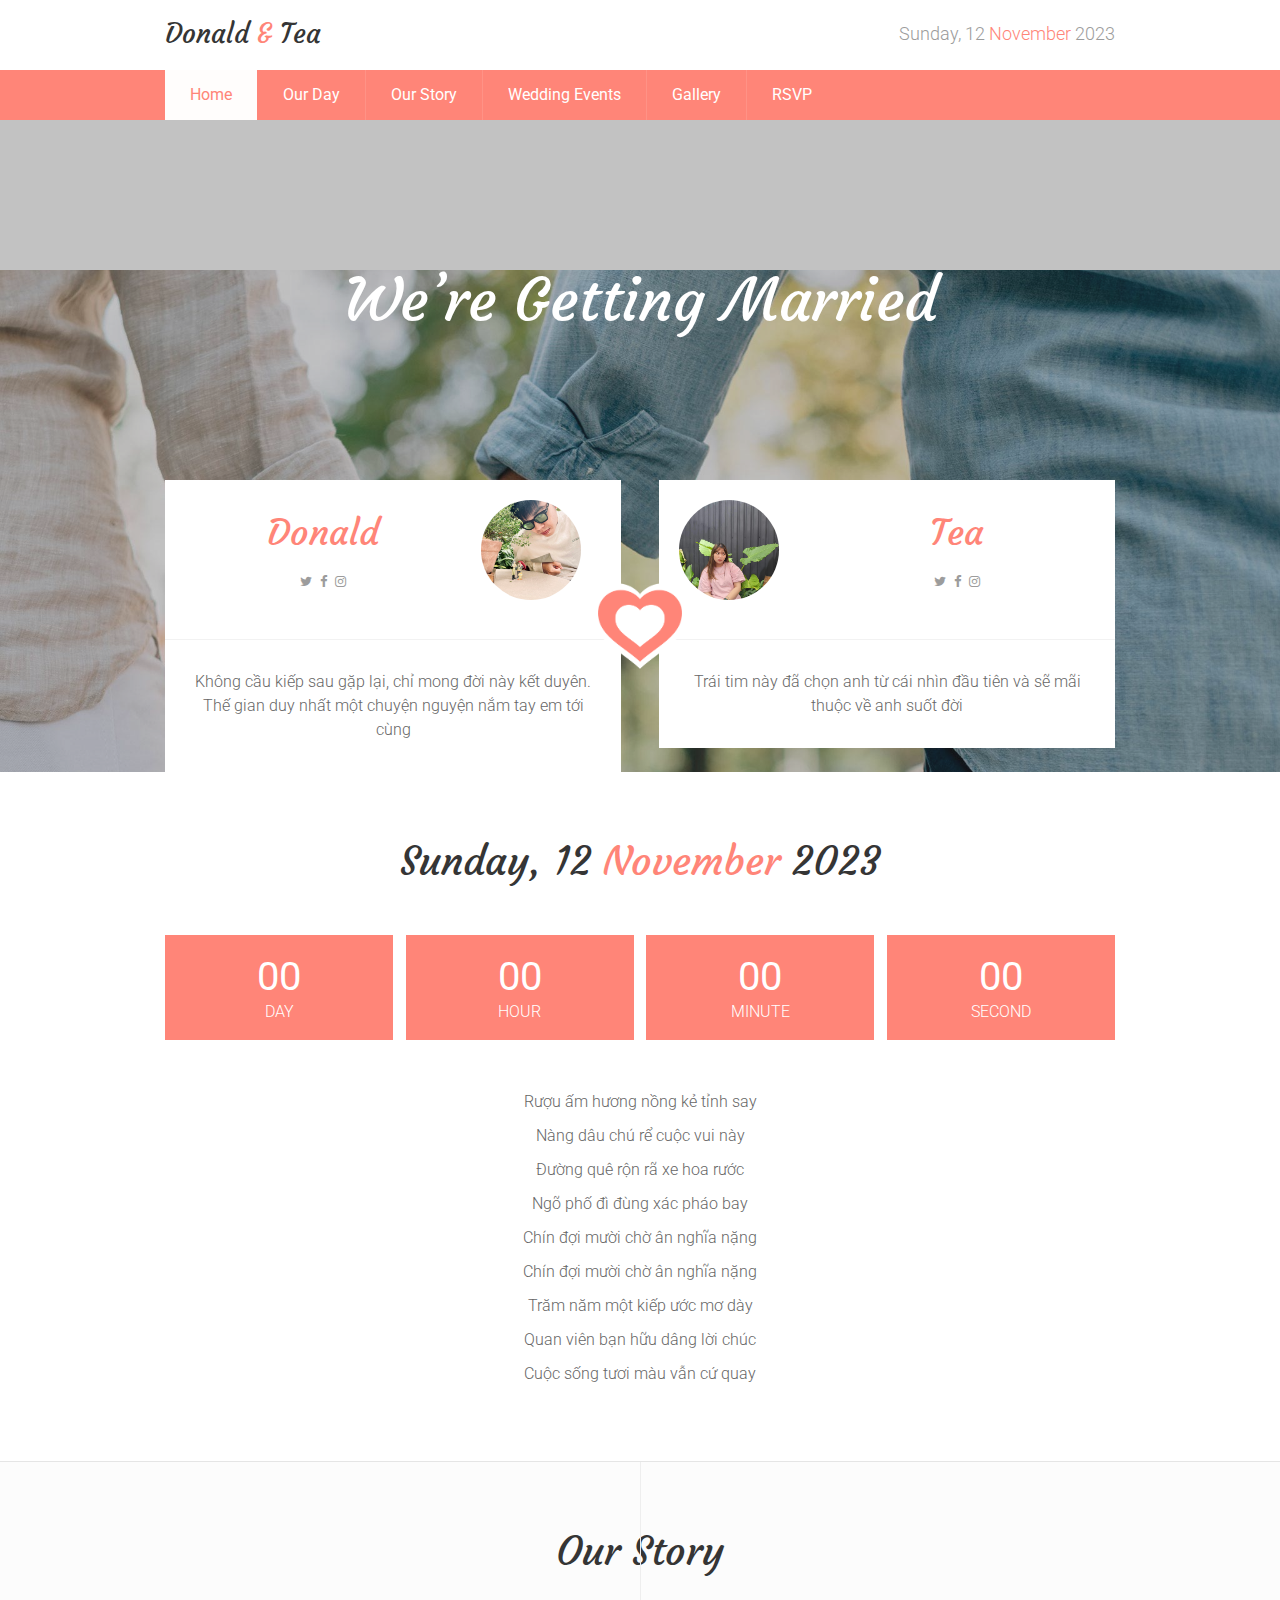
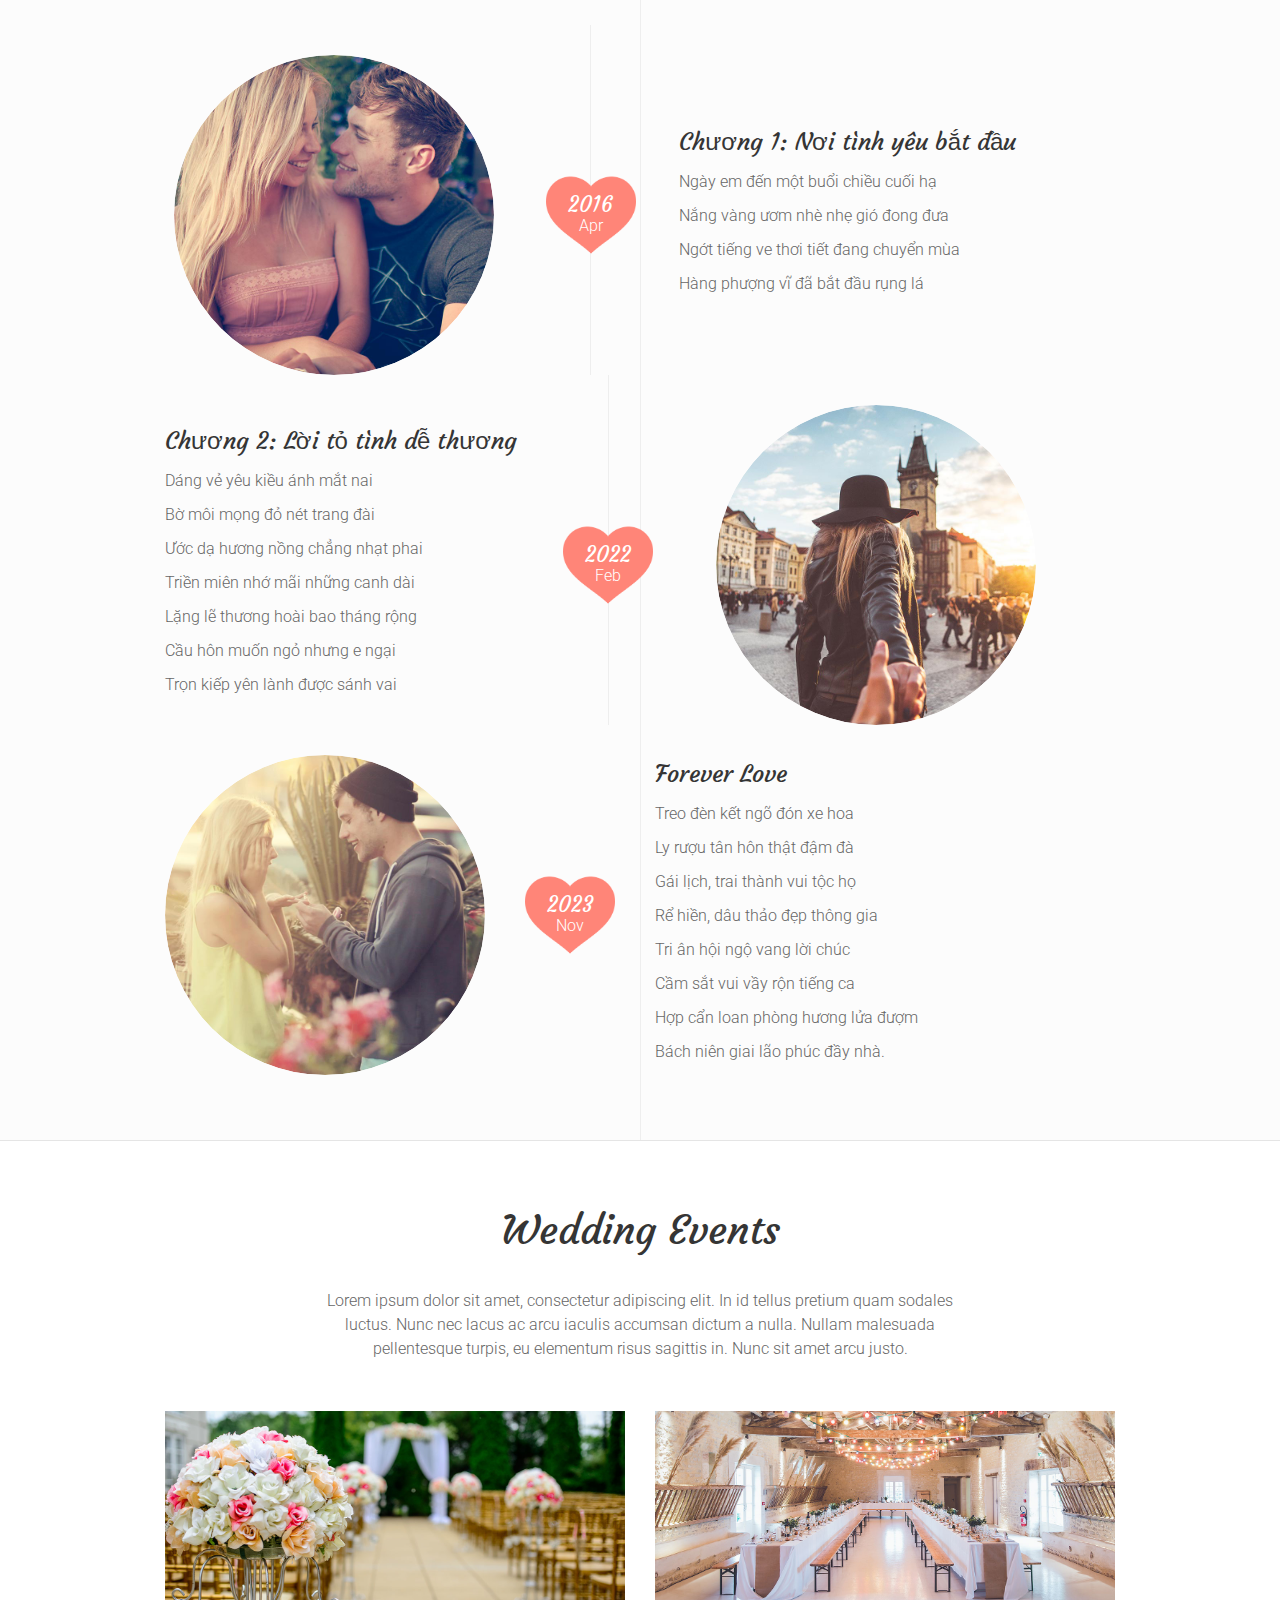
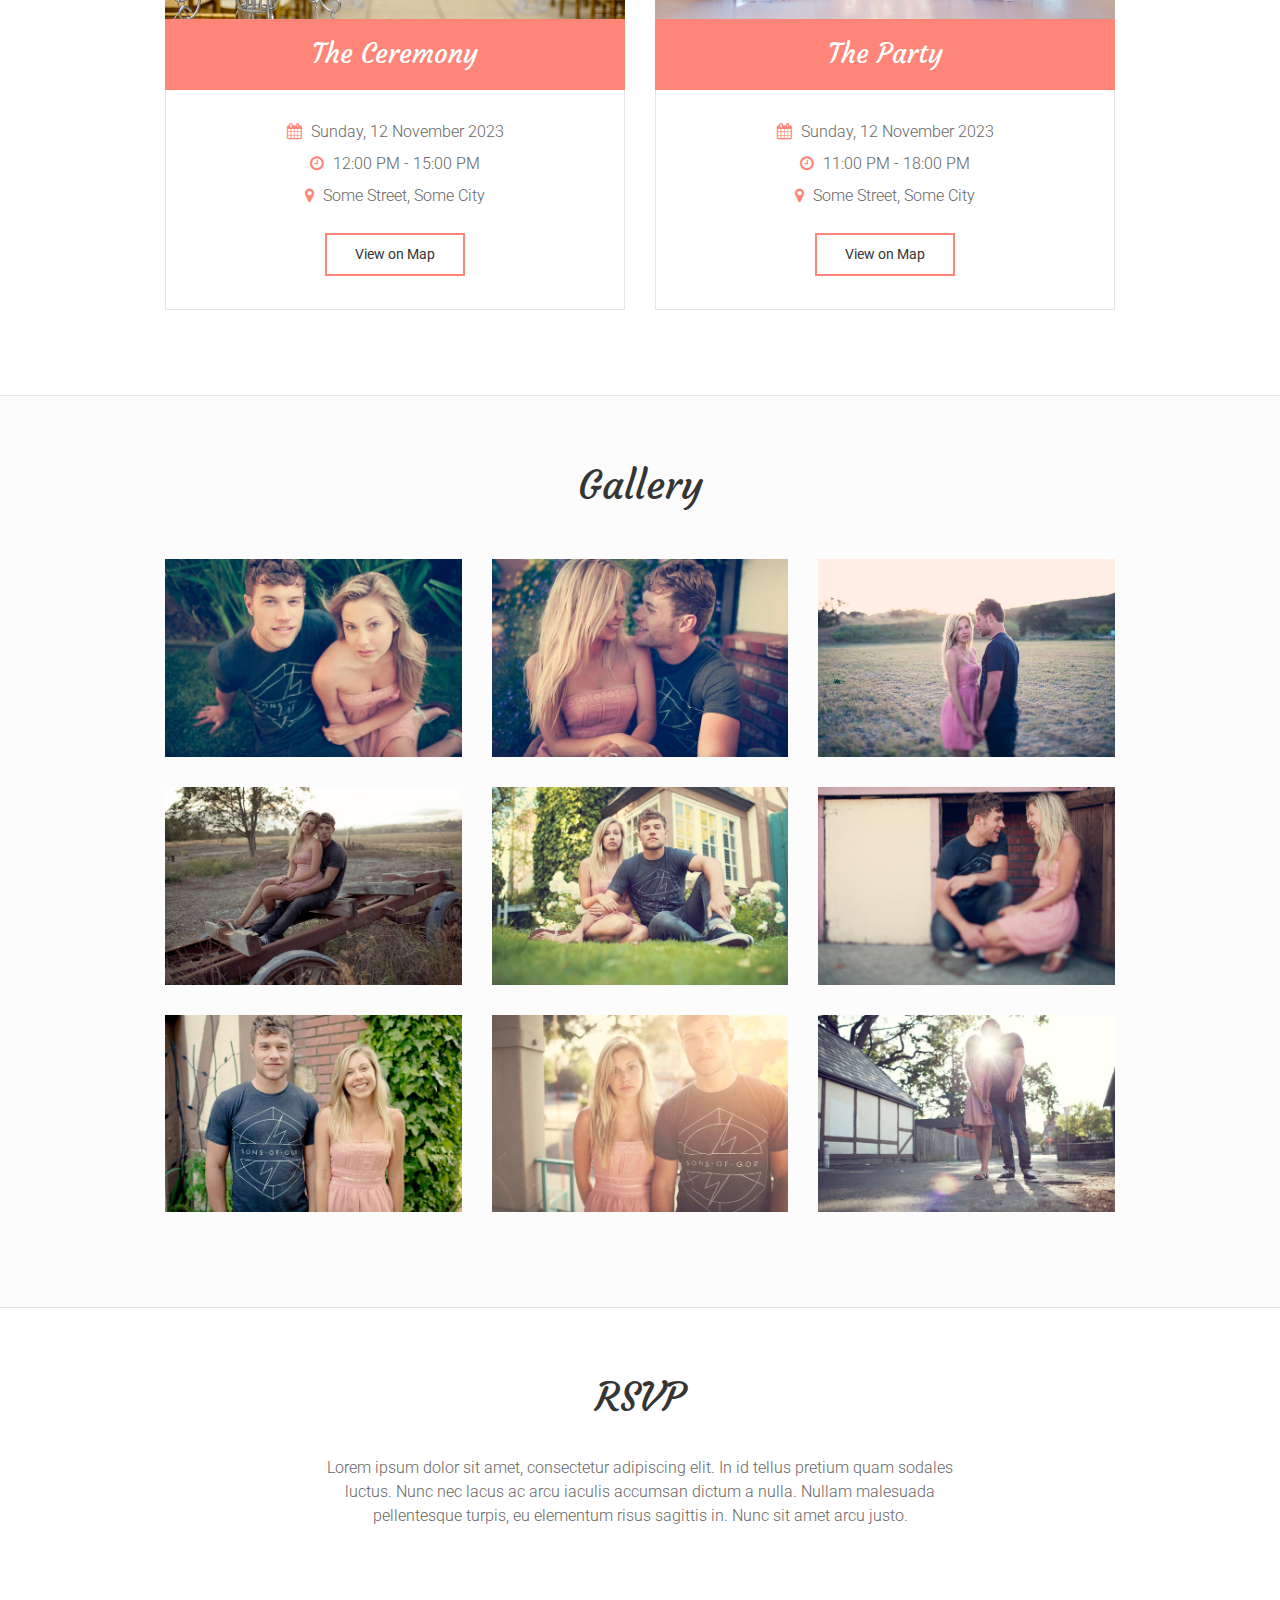
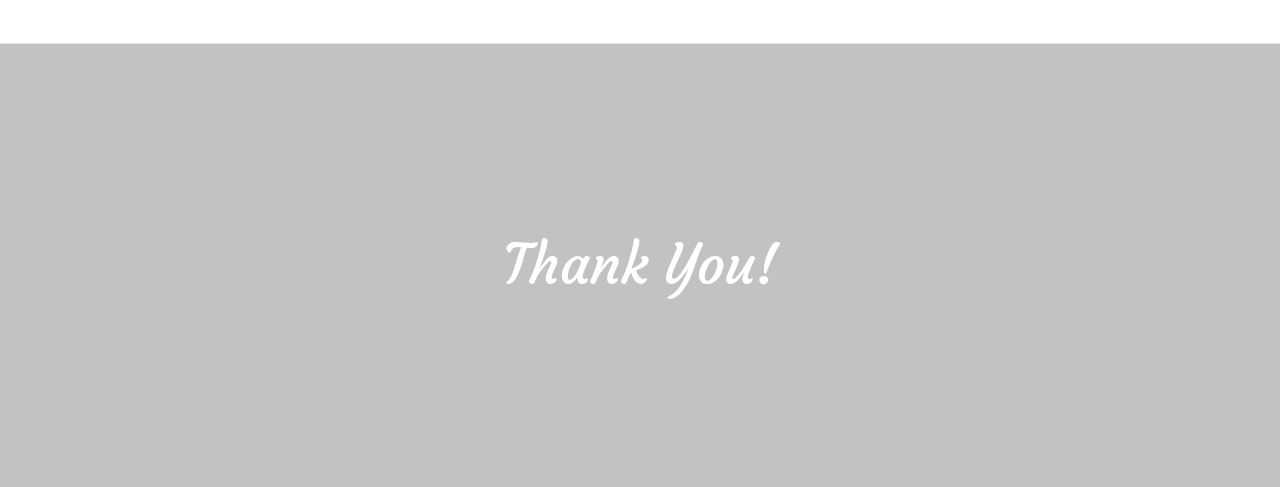
==== commit ff19593f: "x" ====
--- a/index.html
+++ b/index.html
@@ -4,7 +4,7 @@
   <head>
     <meta charset="UTF-8" />
     <meta http-equiv="X-UA-Compatible" content="IE=edge"> 
-    <title>Our Love - Responsive Wedding Template from tien</title>
+    <title>Our Love - Responsive Wedding Template 222 from trung</title>
     <meta name="viewport" content="width=device-width, initial-scale=1, maximum-scale=1" />
     <meta name="description" content="Our Love - Responsive Wedding Template" />
     <meta name="keywords" content="retina, responsive, wedding, rsvp, Our Love" />
@@ -42,11 +42,11 @@
       <header id="header" class="header">
         <div class="container clearfix">
           <div class="logo-container">
-            <div class="header-logo">Bryan <span class="main-color">&amp;</span> Sarah</div>
+            <div class="header-logo">Donald <span class="main-color">&amp;</span> Tea</div>
           </div>
 
           <div class="header-date mobile-hidden">
-            <p>Saturday, 22 <span class="main-color">February</span> 2020</p>
+            <p>Sunday, 12 <span class="main-color">November</span> 2023</p>
           </div>
           <a class="menu-toggle mobile-visible">
             <i class="fa fa-bars"></i>
@@ -85,7 +85,7 @@
       <div class="sections">
         <!-- Home Section -->
         <section id="home" class="home-section clearfix">
-          <div id="hs-image-block" class="hs-image-block" style="background-image: url(images/main_photo_1.jpg); background-attachment: fixed; background-position: 50% 0;" data-stellar-background-ratio="0.3">
+          <div id="hs-image-block" class="hs-image-block" style="background-image: url(images/main_photo_1.jpg); background-attachment: unset; left: -25vw; background-position: 0% 150px;" data-stellar-background-ratio="0.3">
             <div class="hs-mask"></div>
           </div>
 
@@ -98,8 +98,8 @@
               <div class="about-us-block first-block">
                 <div class="top-block">
                   <div class="name">
-                    <h2>Bryan</h2>
-                    <p>Morrys</p>
+                    <h2>Donald</h2>
+                    <!-- <p>Morrys</p> -->
                     <ul class="social-links">
                       <li><a class="tip social-button" href="#" title="Twitter"><i class="fa fa-twitter"></i></a></li> <!-- Full list of social icons: http://fontawesome.io/icons/#brand -->
                       <li><a class="tip social-button" href="#" title="Facebook"><i class="fa fa-facebook"></i></a></li>
@@ -115,7 +115,7 @@
                   </div>
                 </div>
                 <div class="bottom-block">
-                  <p>Nulla eros eros, tincidunt in tempor vitae, pellentesque non mi. Mauris eu molestie lacus, eget dictum orci. Etiam semper mauris neque, in posuere lacus varius.</p>
+                  <p>Không cầu kiếp sau gặp lại, chỉ mong đời này kết duyên. Thế gian duy nhất một chuyện nguyện nắm tay em tới cùng</p>
                 </div>
               </div>
 
@@ -126,8 +126,8 @@
               <div class="about-us-block second-block">
                 <div class="top-block">
                   <div class="name">
-                    <h2>Sarah</h2>
-                    <p>Smith</p>
+                    <h2>Tea</h2>
+                    <!-- <p>Smith</p> -->
                     <ul class="social-links">
                       <li><a class="tip social-button" href="#" title="Twitter"><i class="fa fa-twitter"></i></a></li> <!-- Full list of social icons: http://fontawesome.io/icons/#brand -->
                       <li><a class="tip social-button" href="#" title="Facebook"><i class="fa fa-facebook"></i></a></li>
@@ -143,7 +143,7 @@
                   </div>
                 </div>
                 <div class="bottom-block">
-                  <p>Nulla eros eros, tincidunt in tempor vitae, pellentesque non mi. Mauris eu molestie lacus, eget dictum orci. Etiam semper mauris neque, in posuere lacus varius.</p>
+                  <p>Trái tim này đã chọn anh từ cái nhìn đầu tiên và sẽ mãi thuộc về anh suốt đời</p>
                 </div>
               </div>
             </div>
@@ -155,14 +155,22 @@
         <section id="wedding-day" class="wedding-day section-boxed">
           <div class="container">
             <div class="section-title">
-              <h2>Saturday, 22 <span class="main-color">February</span> 2020</h2>
+              <h2>Sunday, 12 <span class="main-color">November</span> 2023</h2>
             </div>
             <!-- Counter -->
             <div id="count" class="count"> <!-- You can edit HTML code of this block in the js/main.js -->
             </div>
             <!-- Counter -->
 
-            <p class="description">Lorem ipsum dolor sit amet, consectetur adipiscing elit. In id tellus pretium quam sodales luctus. Nunc nec lacus ac arcu iaculis accumsan dictum a nulla. Nullam malesuada pellentesque turpis, eu elementum risus sagittis in. Nunc sit amet arcu justo.</p>
+            <p class="description">Rượu ấm hương nồng kẻ tỉnh say</p>
+            <p class="description">Nàng dâu chú rể cuộc vui này</p>
+            <p class="description"> Đường quê rộn rã xe hoa rước</p>
+            <p class="description">Ngõ phố đì đùng xác pháo bay</p>
+            <p class="description">Chín đợi mười chờ ân nghĩa nặng</p>
+            <p class="description">Chín đợi mười chờ ân nghĩa nặng</p>
+            <p class="description">Trăm năm một kiếp ước mơ dày</p>
+            <p class="description">Quan viên bạn hữu dâng lời chúc</p>
+            <p class="description"> Cuộc sống tươi màu vẫn cứ quay</p>
       
           </div>
         </section>
@@ -188,8 +196,11 @@
                 </div>
               </div>
               <div class="col-sm-12 col-md-5 story-block text-center">
-                <h3>Morbi dapibus enim mollis</h3>
-                <p>Maecenas vestibulum volutpat nisl. Nulla faucibus, quam eget auctor vulputate, elit ante commodo erat, et pretium purus massa et nunc. Duis vitae nisl eget metus gravida maximus non mattis nunc. Etiam posuere sodales mollis. Donec viverra egestas lorem, at varius sem congue quis.</p>
+                <h3>Chương 1: Nơi tình yêu bắt đầu</h3>
+                  <p>Ngày em đến một buổi chiều cuối hạ</p>
+                  <p>Nắng vàng ươm nhè nhẹ gió đong đưa</p>
+                  <p>Ngớt tiếng ve thơi tiết đang chuyển mùa</p>
+                  <p>Hàng phượng vĩ đã bắt đầu rụng lá</p>
               </div>
               <div class="vertical-line"></div>
             </div>
@@ -204,13 +215,20 @@
               </div>
               <div class="col-sm-12 col-md-2 story-block text-center">
                 <div class="story-date">
-                  <div class="year">2016</div>
-                  <div class="month">Apr</div>
+                  <div class="year">2022</div>
+                  <div class="month">Feb</div>
                 </div>
               </div>
               <div class="col-sm-12 col-md-5 col-md-pull-7 story-block text-center">
-                <h3>Sed vitae eros nisl</h3>
-                <p>Maecenas vestibulum volutpat nisl. Nulla faucibus, quam eget auctor vulputate, elit ante commodo erat, et pretium purus massa et nunc. Duis vitae nisl eget metus gravida maximus non mattis nunc. Etiam posuere sodales mollis. Donec viverra egestas lorem, at varius sem congue quis.</p>
+                <h3>Chương 2: Lời tỏ tình dễ thương</h3>
+                  <p>Dáng vẻ yêu kiều ánh mắt nai</p>
+                  <p>Bờ môi mọng đỏ nét trang đài</p>
+                  <p>Ước dạ hương nồng chẳng nhạt phai</p>
+                  <p>Triền miên nhớ mãi những canh dài</p>
+                  <p>Lặng lẽ thương hoài bao tháng rộng</p>
+                  <p>Cầu hôn muốn ngỏ nhưng e ngại</p>
+                  <p>Trọn kiếp yên lành được sánh vai</p>
+
               </div>
               <div class="vertical-line"></div>
             </div>
@@ -225,13 +243,23 @@
               </div>
               <div class="col-sm-12 col-md-2 story-block text-center">
                 <div class="story-date">
-                  <div class="year">2017</div>
-                  <div class="month">Jan</div>
+                  <div class="year">2023</div>
+                  <div class="month">Nov</div>
                 </div>
               </div>
               <div class="col-sm-12 col-md-5 story-block text-center">
-                <h3>Sed scelerisque</h3>
-                <p>Maecenas vestibulum volutpat nisl. Nulla faucibus, quam eget auctor vulputate, elit ante commodo erat, et pretium purus massa et nunc. Duis vitae nisl eget metus gravida maximus non mattis nunc. Etiam posuere sodales mollis. Donec viverra egestas lorem, at varius sem congue quis.</p>
+                
+                <h3>Forever Love</h3>
+                  <p>Treo đèn kết ngõ đón xe hoa</p>
+                  <p>Ly rượu tân hôn thật đậm đà</p>
+                  <p>Gái lịch, trai thành vui tộc họ</p>
+                  <p>Rể hiền, dâu thảo đẹp thông gia</p>
+                  <p>Tri ân hội ngộ vang lời chúc</p>
+                  <p>Cầm sắt vui vầy rộn tiếng ca</p>
+                  <p>Hợp cẩn loan phòng hương lửa đượm</p>
+                  <p>Bách niên giai lão phúc đầy nhà.</p>
+
+              </div>
               </div>
               <div class="vertical-line"></div>
             </div>
@@ -261,7 +289,7 @@
                 </div>
 
                 <div class="event-info">
-                  <div class="event-date"><i class="fa fa-calendar"></i> Saturday, 22 February 2020</div>
+                  <div class="event-date"><i class="fa fa-calendar"></i> Sunday, 12 November 2023</div>
                   <div class="event-time"><i class="fa fa-clock-o"></i>  12:00 PM - 15:00 PM</div>
                   <div class="event-address"><i class="fa fa-map-marker"></i>  Some Street, Some City</div>
                   <a class="button small-button lightbox mfp-iframe" href="https://maps.google.com/maps?q=221B+Baker+Street,+London,+United+Kingdom" title="The Ceremony">View on Map</a><!-- Do not change 'https://maps.google.com/maps?q=' in the href, simply change the address. Remake "221B Baker Street, London, United Kingdom +", as example, in this form: "221B+Baker+Street,+London,+United+Kingdom". -->
@@ -280,8 +308,8 @@
                 </div>
 
                 <div class="event-info">
-                  <div class="event-date"><i class="fa fa-calendar"></i> Saturday, 22 February 2020/div>
-                  <div class="event-time"><i class="fa fa-clock-o"></i>  15:00 PM - 18:00 PM</div>
+                  <div class="event-date"><i class="fa fa-calendar"></i> Sunday, 12 November 2023</div>
+                  <div class="event-time"><i class="fa fa-clock-o"></i>  11:00 PM - 18:00 PM</div>
                   <div class="event-address"><i class="fa fa-map-marker"></i>  Some Street, Some City</div>
                   <a class="button small-button lightbox mfp-iframe" href="https://maps.google.com/maps?q=2+Baker+Street,+London,+United+Kingdom" title="The Party">View on Map</a><!-- Do not change 'https://maps.google.com/maps?q=' in the href, simply change the address. Remake "2 Baker Street, London, United Kingdom +", as example, in this form: "2+Baker+Street,+London,+United+Kingdom". -->
                 </div>
@@ -369,60 +397,14 @@
               <p class="intro">Lorem ipsum dolor sit amet, consectetur adipiscing elit. In id tellus pretium quam sodales luctus. Nunc nec lacus ac arcu iaculis accumsan dictum a nulla. Nullam malesuada pellentesque turpis, eu elementum risus sagittis in. Nunc sit amet arcu justo.</p>
             </div>
 
-            <div class="row">
-                <!-- RSVP Form -->
-                <form id="rsvp-form" class="rsvp-form" method="post" action="rsvp_form/rsvp_form.php" novalidate>
-                  <div class="col-md-12">
-                    <div class="messages"></div>
-                  </div>
-
-                  <div class="controls">
-                    <div class="col-sm-12 col-md-6">
-                      <div class="form-group">
-                          <input id="form_name" type="text" name="name" class="form-control" placeholder="Full Name" required="required" data-error="Name is required.">
-                          <i class="form-control-icon fa fa-user"></i>
-                          <div class="help-block with-errors"></div>
-                      </div>
-
-                      <div class="form-group">
-                          <input id="form_email" type="email" name="email" class="form-control" placeholder="Email Address" required="required" data-error="Valid email is required.">
-                          <i class="form-control-icon fa fa-envelope"></i>
-                          <div class="help-block with-errors"></div>
-                      </div>
-
-                      <div class="form-group">
-                          <select multiple id="form_events" name="events" class="form-control" required="required" data-error="Please select Event">
-                            <option selected value="Wedding Day">Wedding Day</option>
-                            <option value="The Ceremony">The Ceremony</option>
-                            <option value="The Party">The Party</option>
-                          </select>
-                          <i class="form-control-icon fa fa-check-square"></i>
-                          <div class="help-block with-errors"></div>
-                      </div>
-                    </div>
-
-                    <div class="col-sm-12 col-md-6">
-                      <div class="form-group message-group">
-                          <textarea id="form_message" name="message" class="form-control" placeholder="Leave Your Message" rows="4" required="required" data-error="Please, leave a message."></textarea>
-                          <i class="form-control-icon fa fa-comment"></i>
-                          <div class="help-block with-errors"></div>
-                      </div>
-                    </div>
-
-                    <div class="col-sm-12 col-md-12 text-center">
-                      <input type="submit" class="button btn-send disabled" value="Submit">
-                    </div>
-                  </div>
-                </form>
-                <!-- /RSVP Form -->
-            </div>
+           
           </div>
         </section>
         <!-- /RSVP Section -->
 
         <!-- Footer (Thank You block) -->
         <footer id="thanks" class="footer">
-          <div id="footer-image-block" class="footer-image-block" style="background-image: url(images/footer_photo.jpg); background-attachment: fixed; background-position: 50%;" data-stellar-background-ratio="0.3">
+          <div id="footer-image-block" class="footer-image-block" style="background-image: url(images/footer_photo.jpeg); background-attachment: fixed; background-position: 50%;" data-stellar-background-ratio="0.3">
             <div class="footer-mask"></div>
           </div>
 
@@ -438,7 +420,7 @@
     <!-- /Main Container -->
 
     <!-- Demo Color changer -->
-    <a id="lm_demo_panel_switcher" class="lm-demo-panel-switcher left"><i class="fa fa-gear"></i></a>
+    <!-- <a id="lm_demo_panel_switcher" class="lm-demo-panel-switcher left"><i class="fa fa-gear"></i></a> -->
     <div id="lm_demo_panel" class="lm-demo-panel left">
       <div class="demo-panel-title">Main Color</div>
       <a href="../our-love-responsive-wedding-template/index.html"><div class="preview" id="color1"><span class="current"></span>&nbsp;</div></a>
--- a/css/main.css
+++ b/css/main.css
@@ -1,39 +1,39 @@
-@import 'pe-icon-7-stroke.css';
-@import 'font-awesome.css';
-@import 'https://fonts.googleapis.com/css?family=Courgette';
-@import 'https://fonts.googleapis.com/css?family=Roboto:300,300i,400,400i,500,500i,700,700i&subset=cyrillic';
+@import "pe-icon-7-stroke.css";
+@import "font-awesome.css";
+@import "https://fonts.googleapis.com/css?family=Courgette";
+@import "https://fonts.googleapis.com/css?family=Roboto:300,300i,400,400i,500,500i,700,700i&subset=cyrillic";
 
 html {
-    height: 100%
+  height: 100%;
 }
 
 body {
-    font-family: roboto, Helvetica, sans-serif;
-    color: #666;
-    margin: 0;
-    height: 100%;
-    font-size: 100%;
-    line-height: 1.5em
+  font-family: roboto, Helvetica, sans-serif;
+  color: #666;
+  margin: 0;
+  height: 100%;
+  font-size: 100%;
+  line-height: 1.5em;
 }
 
 a {
-    color: #09c;
-    text-decoration: none;
-    outline: none;
-    -webkit-transition-duration: .3s;
-    transition-duration: .3s
+  color: #09c;
+  text-decoration: none;
+  outline: none;
+  -webkit-transition-duration: 0.3s;
+  transition-duration: 0.3s;
 }
 
 a:hover {
-    color: #069;
-    color: #09c;
-    text-decoration: none;
-    outline: none
+  color: #069;
+  color: #09c;
+  text-decoration: none;
+  outline: none;
 }
 
 a:visited,
 a:visited:hover {
-    text-decoration: none
+  text-decoration: none;
 }
 
 h1,
@@ -42,1210 +42,1216 @@
 h4,
 h5,
 h6 {
-    color: #353535;
-    font-family: courgette, Helvetica, sans-serif;
-    line-height: 1.5em;
-    margin-top: 0;
-    margin-bottom: 10px
+  color: #353535;
+  font-family: courgette, Helvetica, sans-serif;
+  line-height: 1.5em;
+  margin-top: 0;
+  margin-bottom: 10px;
 }
 
 h1,
 .h1 {
-    font-size: 36px
+  font-size: 36px;
 }
 
 h2,
 .h2 {
-    font-size: 30px
+  font-size: 30px;
 }
 
 h3,
 .h3 {
-    font-size: 24px
+  font-size: 24px;
 }
 
 h4,
 .h4 {
-    font-size: 18px
+  font-size: 18px;
 }
 
 h5,
 .h5 {
-    font-size: 14px
+  font-size: 14px;
 }
 
 h6,
 .h6 {
-    font-size: 12px
+  font-size: 12px;
 }
 
 p {
-    font-size: 1em;
-    margin: 0 0 10px;
-    font-weight: 300
+  font-size: 1em;
+  margin: 0 0 10px;
+  font-weight: 300;
 }
 
 p.lead {
-    font-size: 18px;
-    margin: 30px 0
+  font-size: 18px;
+  margin: 30px 0;
 }
 
 span.main-color {
-    color: #ff8578
+  color: #ff8578;
 }
 
 img {
-    vertical-align: bottom;
-    max-width: 100%;
-    height: auto;
-    border: 0
+  vertical-align: bottom;
+  max-width: 100%;
+  height: auto;
+  border: 0;
 }
 
 .page {
-    position: relative;
-    height: 100%
+  position: relative;
+  height: 100%;
 }
 
 .mobile-visible {
-    display: none;
-    visibility: hidden
-}
-
-input[type=submit],
-input[type=button],
+  display: none;
+  visibility: hidden;
+}
+
+input[type="submit"],
+input[type="button"],
 button,
 a.button {
-    display: inline-block;
-    position: relative;
-    padding: .8em 2em;
-    margin-bottom: .25em;
-    font-size: 1em;
-    font-weight: 400;
-    line-height: 1.2;
-    border: 0;
-    outline: 0;
-    border: 2px solid #ff8578;
-    color: #353535;
-    text-shadow: none;
-    text-decoration: none;
-    background: 0 0;
-    border-radius: 0;
-    font-family: roboto, Helvetica, sans-serif;
-    -webkit-transition-duration: .3s;
-    transition-duration: .3s
+  display: inline-block;
+  position: relative;
+  padding: 0.8em 2em;
+  margin-bottom: 0.25em;
+  font-size: 1em;
+  font-weight: 400;
+  line-height: 1.2;
+  border: 0;
+  outline: 0;
+  border: 2px solid #ff8578;
+  color: #353535;
+  text-shadow: none;
+  text-decoration: none;
+  background: 0 0;
+  border-radius: 0;
+  font-family: roboto, Helvetica, sans-serif;
+  -webkit-transition-duration: 0.3s;
+  transition-duration: 0.3s;
 }
 
 a.button.small-button {
-    font-size: .875em
+  font-size: 0.875em;
 }
 
 .btn {
-    border-radius: 0
-}
-
-input[type=submit]:hover,
+  border-radius: 0;
+}
+
+input[type="submit"]:hover,
 button:hover,
 a.button:hover {
-    color: #fff;
-    background-color: #ff8578;
-    text-decoration: none
-}
-
-input[type=submit]:visited,
-input[type=submit]:focus,
+  color: #fff;
+  background-color: #ff8578;
+  text-decoration: none;
+}
+
+input[type="submit"]:visited,
+input[type="submit"]:focus,
 button:visited,
 button:focus,
 a.button:visited,
 a.button:focus {
-    text-decoration: none
+  text-decoration: none;
 }
 
 .form-group {
-    position: relative;
-    margin: 0 0 20px
+  position: relative;
+  margin: 0 0 20px;
 }
 
 .form-control,
 .form-control:focus {
-    min-height: 42px
+  min-height: 42px;
 }
 
 .form-control,
 .form-control:focus,
 .has-error .form-control,
 .has-error .form-control:focus {
-    position: relative;
-    border: 1px solid #d5d5d5;
-    border-radius: 0;
-    display: block;
-    font-size: .875em;
-    font-weight: 300;
-    margin: 0;
-    padding: 10px 25px 10px 12px;
-    width: 100%;
-    background: 0 0;
-    text-align: left;
-    color: inherit;
-    -webkit-box-shadow: none;
-    -moz-box-shadow: none;
-    box-shadow: none;
-    outline: none;
-    font-family: roboto, Helvetica, sans-serif
+  position: relative;
+  border: 1px solid #d5d5d5;
+  border-radius: 0;
+  display: block;
+  font-size: 0.875em;
+  font-weight: 300;
+  margin: 0;
+  padding: 10px 25px 10px 12px;
+  width: 100%;
+  background: 0 0;
+  text-align: left;
+  color: inherit;
+  -webkit-box-shadow: none;
+  -moz-box-shadow: none;
+  box-shadow: none;
+  outline: none;
+  font-family: roboto, Helvetica, sans-serif;
 }
 
 .form-control:focus {
-    border: 1px solid #b5b5b5
+  border: 1px solid #b5b5b5;
 }
 
 .has-error .form-control {
-    border-color: #ffb5b5
+  border-color: #ffb5b5;
 }
 
 .has-error .form-control:focus {
-    border-color: #ff9191
+  border-color: #ff9191;
 }
 
 textarea.form-control,
 textarea.form-control:focus {
-    height: auto
+  height: auto;
 }
 
 .form-control-icon {
-    position: absolute;
-    top: 13px;
-    right: 13px;
-    color: #d3d3d3
-}
-
-.form-control:focus+.form-control-icon {
-    color: #ff8578
+  position: absolute;
+  top: 13px;
+  right: 13px;
+  color: #d3d3d3;
+}
+
+.form-control:focus + .form-control-icon {
+  color: #ff8578;
 }
 
 .form-control::-moz-placeholder {
-    color: #aaa;
-    font-weight: 300;
-    opacity: 1
+  color: #aaa;
+  font-weight: 300;
+  opacity: 1;
 }
 
 .form-control:-ms-input-placeholder {
-    color: #aaa;
-    font-weight: 300
+  color: #aaa;
+  font-weight: 300;
 }
 
 .form-control::-webkit-input-placeholder {
-    color: #aaa;
-    font-weight: 300
+  color: #aaa;
+  font-weight: 300;
 }
 
 .form-group .help-block {
-    position: absolute;
-    display: inline-block;
-    padding: 0 5px;
-    font-size: .8em;
-    line-height: 1.5em;
-    margin: -2px 0 0 10px;
-    color: #fff;
-    background: #ff4e4e
+  position: absolute;
+  display: inline-block;
+  padding: 0 5px;
+  font-size: 0.8em;
+  line-height: 1.5em;
+  margin: -2px 0 0 10px;
+  color: #fff;
+  background: #ff4e4e;
 }
 
 .form-group .help-block:after {
-    content: " ";
-    position: absolute;
-    left: 5px;
-    bottom: 100%;
-    width: 0;
-    height: 0;
-    border-bottom: 10px solid #ff4e4e;
-    border-right: 10px solid transparent
+  content: " ";
+  position: absolute;
+  left: 5px;
+  bottom: 100%;
+  width: 0;
+  height: 0;
+  border-bottom: 10px solid #ff4e4e;
+  border-right: 10px solid transparent;
 }
 
 .form-group .help-block:empty {
-    display: none
+  display: none;
 }
 
 .no-padding {
-    padding: 0
+  padding: 0;
 }
 
 .subpage-block {
-    margin-bottom: 30px
+  margin-bottom: 30px;
 }
 
 .no-js .preloader {
-    display: none
+  display: none;
 }
 
 .preloader {
-    position: fixed;
-    left: 0;
-    top: 0;
-    width: 100%;
-    height: 100%;
-    z-index: 9999;
-    background: #fff
+  position: fixed;
+  left: 0;
+  top: 0;
+  width: 100%;
+  height: 100%;
+  z-index: 9999;
+  background: #fff;
 }
 
 .preloader-animation {
-    margin: -20px auto 0;
-    top: 50%;
-    left: 0;
-    right: 0;
-    width: 50px;
-    height: 50px;
-    position: absolute;
-    text-align: center;
-    -webkit-animation: rotate 2s infinite linear;
-    animation: rotate 2s infinite linear
+  margin: -20px auto 0;
+  top: 50%;
+  left: 0;
+  right: 0;
+  width: 50px;
+  height: 50px;
+  position: absolute;
+  text-align: center;
+  -webkit-animation: rotate 2s infinite linear;
+  animation: rotate 2s infinite linear;
 }
 
 .dot1,
 .dot2 {
-    width: 60%;
-    height: 60%;
-    display: inline-block;
-    position: absolute;
-    top: 0;
-    background: url(../images/heart_img.png) no-repeat;
-    background-size: 100%;
-    -webkit-animation: bounce 2s infinite ease-in-out;
-    animation: bounce 2s infinite ease-in-out
+  width: 60%;
+  height: 60%;
+  display: inline-block;
+  position: absolute;
+  top: 0;
+  background: url(../images/heart_img.png) no-repeat;
+  background-size: 100%;
+  -webkit-animation: bounce 2s infinite ease-in-out;
+  animation: bounce 2s infinite ease-in-out;
 }
 
 .dot2 {
-    top: auto;
-    bottom: 0;
-    -webkit-animation-delay: -1s;
-    animation-delay: -1s
+  top: auto;
+  bottom: 0;
+  -webkit-animation-delay: -1s;
+  animation-delay: -1s;
 }
 
 @-webkit-keyframes rotate {
-    100% {
-        -webkit-transform: rotate(360deg)
-    }
+  100% {
+    -webkit-transform: rotate(360deg);
+  }
 }
 
 @keyframes rotate {
-    100% {
-        transform: rotate(360deg);
-        -webkit-transform: rotate(360deg)
-    }
+  100% {
+    transform: rotate(360deg);
+    -webkit-transform: rotate(360deg);
+  }
 }
 
 @-webkit-keyframes bounce {
-
-    0%,
-    100% {
-        -webkit-transform: scale(0)
-    }
-
-    50% {
-        -webkit-transform: scale(1)
-    }
+  0%,
+  100% {
+    -webkit-transform: scale(0);
+  }
+
+  50% {
+    -webkit-transform: scale(1);
+  }
 }
 
 @keyframes bounce {
-
-    0%,
-    100% {
-        transform: scale(0);
-        -webkit-transform: scale(0)
-    }
-
-    50% {
-        transform: scale(1);
-        -webkit-transform: scale(1)
-    }
+  0%,
+  100% {
+    transform: scale(0);
+    -webkit-transform: scale(0);
+  }
+
+  50% {
+    transform: scale(1);
+    -webkit-transform: scale(1);
+  }
 }
 
 .container {
-    max-width: 980px
+  max-width: 980px;
 }
 
 .header {
-    position: fixed;
-    width: 100%;
-    height: 70px;
-    background-color: #fff;
-    top: 0;
-    padding: 20px 0;
-    z-index: 100
+  position: fixed;
+  width: 100%;
+  height: 70px;
+  background-color: #fff;
+  top: 0;
+  padding: 20px 0;
+  z-index: 100;
 }
 
 .header .logo-container {
-    float: left
+  float: left;
 }
 
 .header .logo-container .header-logo {
-    margin: 0;
-    padding: 0;
-    color: #353535;
-    font-size: 27px;
-    font-family: courgette, Helvetica, sans-serif;
-    line-height: 1em
+  margin: 0;
+  padding: 0;
+  color: #353535;
+  font-size: 27px;
+  font-family: courgette, Helvetica, sans-serif;
+  line-height: 1em;
 }
 
 .header-date {
-    float: right
+  float: right;
 }
 
 .header-date p {
-    margin: 5px 0 0;
-    padding: 0;
-    font-size: 18px;
-    line-height: 1em;
-    color: #9c9c9c;
-    font-family: Roboto;
-    font-weight: 300
+  margin: 5px 0 0;
+  padding: 0;
+  font-size: 18px;
+  line-height: 1em;
+  color: #9c9c9c;
+  font-family: Roboto;
+  font-weight: 300;
 }
 
 .main-nav {
-    position: fixed;
-    width: 100%;
-    top: 70px;
-    background-color: #ff8578;
-    z-index: 100
+  position: fixed;
+  width: 100%;
+  top: 70px;
+  background-color: #ff8578;
+  z-index: 100;
 }
 
 .main-nav ul.nav a {
-    text-transform: none;
-    color: #fff;
-    padding-left: 25px;
-    padding-right: 25px;
-    border-right: 1px solid rgba(255, 255, 255, .11)
+  text-transform: none;
+  color: #fff;
+  padding-left: 25px;
+  padding-right: 25px;
+  border-right: 1px solid rgba(255, 255, 255, 0.11);
 }
 
 .main-nav ul.nav li:last-child a {
-    border-right: 0
+  border-right: 0;
 }
 
 .main-nav ul.nav a:hover,
 .main-nav ul.nav a:visited {
-    background-color: transparent
+  background-color: transparent;
 }
 
 .main-nav ul.nav a:focus {
-    background-color: inherit
+  background-color: inherit;
 }
 
 .main-nav ul.nav a:hover,
 .main-nav ul.nav a:visited,
 .main-nav ul.nav a:focus {
-    outline: none
+  outline: none;
 }
 
 .main-nav ul.nav a:hover,
 .main-nav ul.nav a.active-item {
-    color: #ff8578;
-    background-color: #fff;
-    background-color: rgba(255, 255, 255, .98);
-    border-right: 1px solid #ff8578
+  color: #ff8578;
+  background-color: #fff;
+  background-color: rgba(255, 255, 255, 0.98);
+  border-right: 1px solid #ff8578;
 }
 
 .section-boxed {
-    padding: 65px 0;
-    border-bottom: 1px solid #e5e5e5
+  padding: 65px 0;
+  border-bottom: 1px solid #e5e5e5;
 }
 
 .section-bg-color {
-    background-color: #fcfcfc
+  background-color: #fcfcfc;
 }
 
 .section-title {
-    text-align: center;
-    margin-top: 0;
-    margin: 0 15% 50px
+  text-align: center;
+  margin-top: 0;
+  margin: 0 15% 50px;
 }
 
 .section-title h2 {
-    font-size: 40px;
-    line-height: 1.2em;
-    margin: 0
+  font-size: 40px;
+  line-height: 1.2em;
+  margin: 0;
 }
 
 .sections {
-    padding-top: 120px
+  padding-top: 120px;
 }
 
 p.description {
-    margin: 50px 15% 10px;
-    text-align: center
+  /* margin: 50px 15% 10px; */
+  text-align: center;
 }
 
 p.intro {
-    margin: 35px 0;
-    text-align: center
+  margin: 35px 0;
+  text-align: center;
 }
 
 .home-section {
-    height: 100%;
-    position: relative
+  height: 100%;
+  position: relative;
 }
 
 .hs-main-content {
-    z-index: 1;
-    position: relative
+  z-index: 1;
+  position: relative;
 }
 
 .hs-image-block,
 .footer-image-block {
-    position: absolute;
-    z-index: 0;
-    top: 0;
-    bottom: 0;
-    right: 0;
-    left: 0;
-    display: block;
-    overflow: hidden;
-    background-size: cover;
-    -webkit-background-size: cover;
-    background-attachment: scroll;
-    background-position: center center;
-    background-repeat: no-repeat
+  position: absolute;
+  z-index: 0;
+  top: 0;
+  bottom: 0;
+  right: 0;
+  left: 0;
+  display: block;
+  overflow: hidden;
+  background-size: cover;
+  -webkit-background-size: cover;
+  background-attachment: scroll;
+  background-position: center center;
+  background-repeat: no-repeat;
 }
 
 .hs-mask,
 .footer-mask {
-    position: absolute;
-    background: rgba(53, 53, 53, .3);
-    top: 0;
-    bottom: 0;
-    left: 0;
-    right: 0
+  position: absolute;
+  background: rgba(53, 53, 53, 0.3);
+  top: 0;
+  bottom: 0;
+  left: 0;
+  right: 0;
 }
 
 .hs-section-title {
-    text-align: center;
-    margin: 135px 0
+  text-align: center;
+  margin: 135px 0;
 }
 
 .hs-section-title h1 {
-    color: #fff;
-    font-size: 60px
+  color: #fff;
+  font-size: 60px;
 }
 
 .about-us {
-    width: 100%;
-    position: relative
+  width: 100%;
+  position: relative;
 }
 
 .about-us-block {
-    position: relative;
-    width: 48%;
-    background-color: #fff
+  position: relative;
+  width: 48%;
+  background-color: #fff;
 }
 
 .about-us-block.first-block {
-    float: left;
-    margin-right: 2%
+  float: left;
+  margin-right: 2%;
 }
 
 .about-us-block.second-block {
-    float: right
+  float: right;
 }
 
 .about-us-block .top-block {
-    padding: 20px;
-    min-height: 160px;
-    border-bottom: 1px solid #f2f2f2
+  padding: 20px;
+  min-height: 160px;
+  border-bottom: 1px solid #f2f2f2;
 }
 
 .about-us-block .name {
-    text-align: center;
-    padding-right: 140px
+  text-align: center;
+  padding-right: 140px;
 }
 
 .about-us-block.second-block .name {
-    text-align: center;
-    padding-right: 0;
-    padding-left: 140px
+  text-align: center;
+  padding-right: 0;
+  padding-left: 140px;
 }
 
 .about-us-block .name h2 {
-    font-size: 36px;
-    line-height: 1em;
-    color: #ff8578;
-    margin-top: 15px
+  font-size: 36px;
+  line-height: 1em;
+  color: #ff8578;
+  margin-top: 15px;
 }
 
 .about-us-block .name p {
-    font-size: 18px;
-    font-weight: 300;
-    line-height: 1em;
-    color: #9c9c9c;
-    margin: 0
+  font-size: 18px;
+  font-weight: 300;
+  line-height: 1em;
+  color: #9c9c9c;
+  margin: 0;
 }
 
 .about-us-block .photo {
-    position: absolute;
-    right: 20px;
-    top: 20px;
-    width: 120px;
-    height: 120px
+  position: absolute;
+  right: 20px;
+  top: 20px;
+  width: 120px;
+  height: 120px;
 }
 
 .about-us-block.second-block .photo {
-    right: auto;
-    left: 20px
+  right: auto;
+  left: 20px;
 }
 
 .about-us-block .photo img {
-    border-radius: 60px
+  object-fit: cover;
+  border-radius: 50%;
+  height: 100px;
+  width: 100px;
 }
 
 .about-us-block .bottom-block {
-    padding: 30px 20px;
-    text-align: center
+  padding: 30px 20px;
+  text-align: center;
 }
 
 .about-us-block .bottom-block p {
-    margin: 0
+  margin: 0;
 }
 
 .about-us .heart {
-    position: absolute;
-    right: 0;
-    left: 50%;
-    top: 50%;
-    margin-top: -50px;
-    margin-left: -50px;
-    width: 100px;
-    -webkit-transform: translateZ(0);
-    -ms-transform: translateZ(0);
-    transform: translateZ(0);
-    box-shadow: 0 0 1px transparent;
-    z-index: 2
+  position: absolute;
+  right: 0;
+  left: 50%;
+  top: 50%;
+  margin-top: -50px;
+  margin-left: -50px;
+  width: 100px;
+  -webkit-transform: translateZ(0);
+  -ms-transform: translateZ(0);
+  transform: translateZ(0);
+  box-shadow: 0 0 1px transparent;
+  z-index: 2;
 }
 
 .about-us:hover .heart {
-    -webkit-animation-name: pulse;
-    animation-name: pulse;
-    -webkit-animation-duration: .9s;
-    animation-duration: .9s;
-    -webkit-animation-timing-function: linear;
-    animation-timing-function: linear;
-    -webkit-animation-iteration-count: infinite;
-    animation-iteration-count: infinite
+  -webkit-animation-name: pulse;
+  animation-name: pulse;
+  -webkit-animation-duration: 0.9s;
+  animation-duration: 0.9s;
+  -webkit-animation-timing-function: linear;
+  animation-timing-function: linear;
+  -webkit-animation-iteration-count: infinite;
+  animation-iteration-count: infinite;
 }
 
 @-webkit-keyframes pulse {
-    25% {
-        -webkit-transform: scale(1.05);
-        transform: scale(1.05)
-    }
-
-    75% {
-        -webkit-transform: scale(.9);
-        transform: scale(.9)
-    }
+  25% {
+    -webkit-transform: scale(1.05);
+    transform: scale(1.05);
+  }
+
+  75% {
+    -webkit-transform: scale(0.9);
+    transform: scale(0.9);
+  }
 }
 
 @keyframes pulse {
-    25% {
-        -webkit-transform: scale(1.05);
-        -ms-transform: scale(1.05);
-        transform: scale(1.05)
-    }
-
-    75% {
-        -webkit-transform: scale(.9);
-        -ms-transform: scale(.9);
-        transform: scale(.9)
-    }
+  25% {
+    -webkit-transform: scale(1.05);
+    -ms-transform: scale(1.05);
+    transform: scale(1.05);
+  }
+
+  75% {
+    -webkit-transform: scale(0.9);
+    -ms-transform: scale(0.9);
+    transform: scale(0.9);
+  }
 }
 
 ul.social-links {
-    display: inline-block;
-    list-style: none;
-    margin: 8px auto 0;
-    padding: 0
+  display: inline-block;
+  list-style: none;
+  margin: 8px auto 0;
+  padding: 0;
 }
 
 ul.social-links li {
-    float: left;
-    margin: 0;
-    padding: 0
+  float: left;
+  margin: 0;
+  padding: 0;
 }
 
 ul.social-links li a {
-    color: #9c9c9c;
-    font-size: 13px;
-    margin: 0 4px
+  color: #9c9c9c;
+  font-size: 13px;
+  margin: 0 4px;
 }
 
 ul.social-links li a:hover {
-    color: #ff8578
+  color: #ff8578;
 }
 
 ul.social-links li a i {
-    transition: all .4s ease-in-out;
-    -moz-transition: all .4s ease-in-out;
-    -webkit-transition: all .4s ease-in-out;
-    -o-transition: all .4s ease-in-out
+  transition: all 0.4s ease-in-out;
+  -moz-transition: all 0.4s ease-in-out;
+  -webkit-transition: all 0.4s ease-in-out;
+  -o-transition: all 0.4s ease-in-out;
 }
 
 ul.social-links li a:hover i {
-    color: #ff8578;
-    -webkit-transform: rotateY(360deg);
-    -moz-transform: rotateY(360deg);
-    -ms-transform: rotateY(360deg);
-    -o-transform: rotateY(360deg);
-    transform: rotateY(360deg)
+  color: #ff8578;
+  -webkit-transform: rotateY(360deg);
+  -moz-transform: rotateY(360deg);
+  -ms-transform: rotateY(360deg);
+  -o-transform: rotateY(360deg);
+  transform: rotateY(360deg);
+}
+
+#count {
+  margin-bottom: 50px;
 }
 
 .count-block {
-    width: 24%;
-    display: inline-block;
-    background-color: #ff8578;
-    color: #fff;
-    font-family: roboto, Helvetica, sans-serif;
-    font-size: 40px;
-    line-height: 1.1em;
-    margin-right: 1.333333%;
-    text-align: center;
-    padding: 20px
+  width: 24%;
+  display: inline-block;
+  background-color: #ff8578;
+  color: #fff;
+  font-family: roboto, Helvetica, sans-serif;
+  font-size: 40px;
+  line-height: 1.1em;
+  margin-right: 1.333333%;
+  text-align: center;
+  padding: 20px;
 }
 
 .count-block:last-child {
-    margin-right: 0
+  margin-right: 0;
 }
 
 .count-block .count-label {
-    display: block;
-    font-size: 16px;
-    font-weight: 300;
-    line-height: 16px;
-    margin-top: 5px;
-    text-transform: uppercase
+  display: block;
+  font-size: 16px;
+  font-weight: 300;
+  line-height: 16px;
+  margin-top: 5px;
+  text-transform: uppercase;
 }
 
 .our-story {
-    position: relative
+  position: relative;
 }
 
 .story-row {
-    display: table;
-    position: relative;
-    padding-top: 30px
+  display: table;
+  position: relative;
+  padding-top: 30px;
 }
 
 .story-row:first-child {
-    padding-top: 0
+  padding-top: 0;
 }
 
 .story-row:last-child {
-    padding-bottom: 30px
+  padding-bottom: 30px;
 }
 
 .story-row .story-block {
-    display: table-cell;
-    float: none;
-    height: 100%;
-    vertical-align: middle;
-    z-index: 1
+  display: table-cell;
+  float: none;
+  height: 100%;
+  vertical-align: middle;
+  z-index: 1;
 }
 
 .story-row h3,
 .story-row p {
-    text-align: left
+  text-align: left;
 }
 
 .story-image,
 .story-image:hover,
 .story-image:focus {
-    display: block;
-    max-width: 320px;
-    margin: 0 auto;
-    -webkit-border-radius: 1000px;
-    -moz-border-radius: 1000px;
-    border-radius: 1000px;
-    overflow: hidden
+  display: block;
+  max-width: 320px;
+  margin: 0 auto;
+  -webkit-border-radius: 1000px;
+  -moz-border-radius: 1000px;
+  border-radius: 1000px;
+  overflow: hidden;
 }
 
 .story-image img,
 .story-image:hover img {
-    -webkit-border-radius: 1000px;
-    -moz-border-radius: 1000px;
-    border-radius: 1000px
+  -webkit-border-radius: 1000px;
+  -moz-border-radius: 1000px;
+  border-radius: 1000px;
 }
 
 .story-date {
-    display: inline-block;
-    background: url(../images/heart_img_story.png) no-repeat;
-    background-size: 90px;
+  display: inline-block;
+  background: url(../images/heart_img_story.png) no-repeat;
+  background-size: 90px;
+  width: 90px;
+  height: 90px;
+  color: #fff;
+  line-height: 1em;
+}
+
+.story-date .year {
+  font-family: courgette, Helvetica, sans-serif;
+  font-size: 21px;
+  margin-top: 27px;
+}
+
+.story-date .month {
+  font-size: 16px;
+  font-weight: 300;
+  margin-top: 5px;
+}
+
+.our-story .vertical-line {
+  position: absolute;
+  background-color: #eee;
+  width: 1px;
+  height: 100%;
+  margin: auto;
+  top: 0;
+  bottom: 0;
+  left: 0;
+  right: 0;
+  padding: 0;
+  z-index: 0;
+}
+
+.event-block .event-title {
+  display: block;
+  padding: 15px 0;
+  background-color: #ff8578;
+}
+
+.event-block .event-title h3 {
+  font-size: 27px;
+  color: #fff;
+  text-align: center;
+  margin: 0;
+}
+
+.scale-image-effect {
+  overflow: hidden;
+  z-index: 2;
+  -webkit-transform: translateZ(0);
+  -moz-transform: translateZ(0);
+  -ms-transform: translateZ(0);
+  -o-transform: translateZ(0);
+  transform: translateZ(0);
+}
+
+.scale-image-effect img {
+  z-index: 1;
+  border: 0 solid transparent;
+  -webkit-transition: all 0.2s linear;
+  -moz-transition: all 0.2s linear;
+  -ms-transition: all 0.2s linear;
+  -o-transition: all 0.2s linear;
+  transition: all 0.2s linear;
+  -webkit-transform: scale(1);
+  -moz-transform: scale(1);
+  -ms-transform: scale(1);
+  -o-transform: scale(1);
+  transform: scale(1);
+}
+
+.scale-image-effect:hover img,
+.scale-image-effect:focus img {
+  -webkit-transform: scale(1.15);
+  -moz-transform: scale(1.15);
+  -ms-transform: scale(1.15);
+  -o-transform: scale(1.15);
+  transform: scale(1.15);
+}
+
+.event-block .event-info {
+  text-align: center;
+  border: 1px solid #e5e5e5;
+  border-top: 0;
+  padding: 30px 20px;
+  margin: 0 0 20px;
+  font-weight: 300;
+}
+
+.event-block:last-child .event-info {
+  margin-bottom: 0;
+}
+
+.event-block .event-info .event-date,
+.event-block .event-info .event-time {
+  margin-bottom: 8px;
+}
+
+.event-block .event-info .event-address {
+  margin-bottom: 25px;
+}
+
+.event-block .event-info i {
+  color: #ff8578;
+  margin-right: 5px;
+}
+
+.gallery-item {
+  margin-bottom: 30px;
+}
+
+.gallery-item a {
+  display: block;
+  position: relative;
+  outline: none;
+}
+
+.gallery-item a .mask {
+  position: absolute;
+  background: #4f565e;
+  background: rgba(53, 53, 53, 0.6);
+  display: inline-block;
+  font-family: pe-icon-7-stroke;
+  speak: none;
+  font-style: normal;
+  font-weight: 400;
+  font-variant: normal;
+  text-transform: none;
+  line-height: 1;
+  -webkit-font-smoothing: antialiased;
+  -moz-osx-font-smoothing: grayscale;
+  width: 100%;
+  left: 0;
+  bottom: 0;
+  top: 0;
+  opacity: 0;
+  visibility: hidden;
+  -webkit-transition: all 0.2s ease-in-out;
+  -moz-transition: all 0.2s ease-in-out;
+  -o-transition: all 0.2s ease-in-out;
+  -ms-transition: all 0.2s ease-in-out;
+  transition: all 0.2s ease-in-out;
+}
+
+.gallery-item a:hover .mask {
+  visibility: visible;
+  opacity: 1;
+}
+
+.gallery-item a .mask:after {
+  position: absolute;
+  left: 50%;
+  top: 50%;
+  margin: -33px 0 0 -33px;
+  width: 66px;
+  line-height: 66px;
+  font-size: 66px;
+  text-align: center;
+  content: "\e6bf";
+  color: #fff;
+}
+
+.message-group .form-control {
+  min-height: 218px;
+}
+
+.rsvp-form .form-group select {
+  overflow: auto;
+  padding-right: 35px;
+  font-weight: 300;
+}
+
+.rsvp-form .button {
+  margin: 15px 0;
+}
+
+.footer {
+  position: relative;
+}
+
+.footer-title {
+  position: relative;
+  text-align: center;
+  color: #fff;
+  z-index: 1;
+  padding: 180px 20px;
+}
+
+.footer-title h2 {
+  color: #fff;
+  font-size: 55px;
+  margin: 0;
+}
+
+@media only screen and (max-width: 991px) {
+  .header .container {
+    width: 100%;
+    max-width: 980px;
+  }
+
+  .mobile-visible {
+    display: block;
+    visibility: visible;
+  }
+
+  .mobile-hidden {
+    display: none;
+    visibility: hidden;
+  }
+
+  .sections {
+    padding-top: 50px;
+  }
+
+  .section-boxed {
+    padding-top: 40px;
+    padding-bottom: 70px;
+  }
+
+  .header {
+    height: 50px;
+    padding: 0;
+    border-bottom: 1px solid #f2f2f2;
+  }
+
+  .header .logo-container .header-logo {
+    font-size: 21px;
+    line-height: 50px;
+  }
+
+  .menu-toggle {
+    display: block;
+    width: 50px;
+    line-height: 50px;
+    height: 50px;
+    text-align: center;
+    cursor: pointer;
+    overflow: hidden;
+    color: #fff;
+    float: right;
+    margin-right: -15px;
+  }
+
+  .menu-toggle i {
+    color: #ff8578;
+    font-size: 21px;
+    line-height: 50px;
+  }
+
+  .main-nav {
+    display: block;
+    width: 100%;
+    max-height: calc(100% - 50px);
+    position: fixed;
+    padding: 5px 20px;
+    top: 50px;
+    left: 0;
+    z-index: 99;
+    text-align: center;
+    overflow: auto;
+    -webkit-box-shadow: -10px 0 20px 0 rgba(0, 0, 0, 0.1);
+    -moz-box-shadow: -10px 0 20px 0 rgba(0, 0, 0, 0.1);
+    box-shadow: -10px 0 20px 0 rgba(0, 0, 0, 0.1);
+    -webkit-transition: all 0.66s ease-in-out;
+    -moz-transition: all 0.66s ease-in-out;
+    -o-transition: all 0.66s ease-in-out;
+    -ms-transition: all 0.66s ease-in-out;
+    transition: all 0.66s ease-in-out;
+  }
+
+  .main-nav .container {
+    padding-right: 0;
+    padding-left: 0;
+  }
+
+  .main-nav ul.nav {
+    float: none;
+  }
+
+  .main-nav ul.nav li {
+    position: relative;
+    display: block;
+    float: none;
+  }
+
+  .main-nav ul.nav li a {
+    display: block;
+    border: 0;
+    padding-top: 10px;
+    padding-bottom: 10px;
+    line-height: 20px;
+  }
+
+  .mobile-menu-hide {
+    margin-top: -100%;
+  }
+
+  .hs-section-title {
+    margin: 100px 0;
+  }
+
+  .story-row {
+    display: block;
+    padding: 0 0 60px;
+  }
+
+  .story-row:last-child {
+    padding-bottom: 0;
+  }
+
+  .story-row .story-block {
+    display: block;
+  }
+
+  .story-row h3,
+  .story-row p {
+    text-align: center;
+  }
+
+  .story-date {
+    margin-top: -45px;
+    margin-bottom: 10px;
+  }
+
+  .vertical-line {
+    display: none;
+  }
+
+  .event-block .event-info {
+    margin-bottom: 30px;
+  }
+
+  .event-block:last-child .event-info {
+    margin-bottom: 0;
+  }
+
+  .hs-section-title h1 {
+    font-size: 50px;
+  }
+
+  .section-title h2 {
+    font-size: 36px;
+  }
+
+  .footer-title h2 {
+    font-size: 45px;
+  }
+
+  .count-block {
+    font-size: 30px;
+    padding: 20px 10px;
+  }
+
+  .count-block .count-label {
+    font-size: 13px;
+  }
+}
+
+@media only screen and (max-width: 769px) {
+  .hs-section-title {
+    margin: 70px 0;
+  }
+
+  .hs-section-title h1 {
+    font-size: 44px;
+  }
+
+  .section-title {
+    margin-left: 0;
+    margin-right: 0;
+  }
+
+  .section-title h2 {
+    font-size: 33px;
+  }
+
+  p.description {
+    margin-left: 0;
+    margin-right: 0;
+  }
+
+  .footer-title h2 {
+    font-size: 40px;
+  }
+
+  .about-us-block {
+    width: 100%;
+    max-width: 550px;
+    margin-bottom: 30px;
+  }
+
+  .about-us-block.first-block,
+  .about-us-block.second-block {
+    float: none;
+    margin: 0 auto;
+  }
+
+  .about-us-block:last-child {
+    margin-bottom: 30px;
+  }
+
+  .about-us-block .name h2 {
+    font-size: 33px;
+  }
+
+  .about-us .heart {
+    position: relative;
+    margin-top: -25px;
+    margin-bottom: -25px;
+  }
+
+  .event-block .event-title h3 {
+    font-size: 24px;
+  }
+}
+
+@media only screen and (max-width: 420px) {
+  .about-us-block .top-block {
+    min-height: 110px;
+  }
+
+  .about-us-block .name h2 {
+    font-size: 24px;
+    margin-top: 5px;
+  }
+
+  .about-us-block .name p {
+    font-size: 15px;
+  }
+
+  .about-us-block .name {
+    padding-right: 120px;
+  }
+
+  .about-us-block.second-block .name {
+    padding-left: 120px;
+  }
+
+  .about-us-block .photo {
+    width: 110px;
+    height: 110px;
+  }
+
+  .count-block {
+    font-size: 21px;
+    padding: 20px 10px;
+  }
+
+  .count-block .count-label {
+    font-size: 11px;
+  }
+
+  .gallery-item:last-child {
+    margin-bottom: 0;
+  }
+}
+
+@media only screen and (max-width: 360px) {
+  .about-us-block .top-block {
+    min-height: 90px;
+  }
+
+  .about-us-block .name {
+    padding-right: 100px;
+  }
+
+  .about-us-block.second-block .name {
+    padding-left: 100px;
+  }
+
+  .about-us-block .photo {
     width: 90px;
     height: 90px;
-    color: #fff;
-    line-height: 1em
-}
-
-.story-date .year {
-    font-family: courgette, Helvetica, sans-serif;
-    font-size: 21px;
-    margin-top: 27px
-}
-
-.story-date .month {
-    font-size: 16px;
-    font-weight: 300;
-    margin-top: 5px
-}
-
-.our-story .vertical-line {
-    position: absolute;
-    background-color: #eee;
-    width: 1px;
-    height: 100%;
-    margin: auto;
-    top: 0;
-    bottom: 0;
-    left: 0;
-    right: 0;
-    padding: 0;
-    z-index: 0
-}
-
-.event-block .event-title {
-    display: block;
-    padding: 15px 0;
-    background-color: #ff8578
-}
-
-.event-block .event-title h3 {
-    font-size: 27px;
-    color: #fff;
-    text-align: center;
-    margin: 0
-}
-
-.scale-image-effect {
-    overflow: hidden;
-    z-index: 2;
-    -webkit-transform: translateZ(0);
-    -moz-transform: translateZ(0);
-    -ms-transform: translateZ(0);
-    -o-transform: translateZ(0);
-    transform: translateZ(0)
-}
-
-.scale-image-effect img {
-    z-index: 1;
-    border: 0 solid transparent;
-    -webkit-transition: all .2s linear;
-    -moz-transition: all .2s linear;
-    -ms-transition: all .2s linear;
-    -o-transition: all .2s linear;
-    transition: all .2s linear;
-    -webkit-transform: scale(1);
-    -moz-transform: scale(1);
-    -ms-transform: scale(1);
-    -o-transform: scale(1);
-    transform: scale(1)
-}
-
-.scale-image-effect:hover img,
-.scale-image-effect:focus img {
-    -webkit-transform: scale(1.15);
-    -moz-transform: scale(1.15);
-    -ms-transform: scale(1.15);
-    -o-transform: scale(1.15);
-    transform: scale(1.15)
-}
-
-.event-block .event-info {
-    text-align: center;
-    border: 1px solid #e5e5e5;
-    border-top: 0;
-    padding: 30px 20px;
-    margin: 0 0 20px;
-    font-weight: 300
-}
-
-.event-block:last-child .event-info {
-    margin-bottom: 0
-}
-
-.event-block .event-info .event-date,
-.event-block .event-info .event-time {
-    margin-bottom: 8px
-}
-
-.event-block .event-info .event-address {
-    margin-bottom: 25px
-}
-
-.event-block .event-info i {
-    color: #ff8578;
-    margin-right: 5px
-}
-
-.gallery-item {
-    margin-bottom: 30px
-}
-
-.gallery-item a {
-    display: block;
-    position: relative;
-    outline: none
-}
-
-.gallery-item a .mask {
-    position: absolute;
-    background: #4f565e;
-    background: rgba(53, 53, 53, .6);
-    display: inline-block;
-    font-family: pe-icon-7-stroke;
-    speak: none;
-    font-style: normal;
-    font-weight: 400;
-    font-variant: normal;
-    text-transform: none;
-    line-height: 1;
-    -webkit-font-smoothing: antialiased;
-    -moz-osx-font-smoothing: grayscale;
-    width: 100%;
-    left: 0;
-    bottom: 0;
-    top: 0;
-    opacity: 0;
-    visibility: hidden;
-    -webkit-transition: all .2s ease-in-out;
-    -moz-transition: all .2s ease-in-out;
-    -o-transition: all .2s ease-in-out;
-    -ms-transition: all .2s ease-in-out;
-    transition: all .2s ease-in-out
-}
-
-.gallery-item a:hover .mask {
-    visibility: visible;
-    opacity: 1
-}
-
-.gallery-item a .mask:after {
-    position: absolute;
-    left: 50%;
-    top: 50%;
-    margin: -33px 0 0 -33px;
-    width: 66px;
-    line-height: 66px;
-    font-size: 66px;
-    text-align: center;
-    content: "\e6bf";
-    color: #fff
-}
-
-.message-group .form-control {
-    min-height: 218px
-}
-
-.rsvp-form .form-group select {
-    overflow: auto;
-    padding-right: 35px;
-    font-weight: 300
-}
-
-.rsvp-form .button {
-    margin: 15px 0
-}
-
-.footer {
-    position: relative
-}
-
-.footer-title {
-    position: relative;
-    text-align: center;
-    color: #fff;
-    z-index: 1;
-    padding: 180px 20px
-}
-
-.footer-title h2 {
-    color: #fff;
-    font-size: 55px;
-    margin: 0
-}
-
-@media only screen and (max-width:991px) {
-    .header .container {
-        width: 100%;
-        max-width: 980px
-    }
-
-    .mobile-visible {
-        display: block;
-        visibility: visible
-    }
-
-    .mobile-hidden {
-        display: none;
-        visibility: hidden
-    }
-
-    .sections {
-        padding-top: 50px
-    }
-
-    .section-boxed {
-        padding-top: 40px;
-        padding-bottom: 70px
-    }
-
-    .header {
-        height: 50px;
-        padding: 0;
-        border-bottom: 1px solid #f2f2f2
-    }
-
-    .header .logo-container .header-logo {
-        font-size: 21px;
-        line-height: 50px
-    }
-
-    .menu-toggle {
-        display: block;
-        width: 50px;
-        line-height: 50px;
-        height: 50px;
-        text-align: center;
-        cursor: pointer;
-        overflow: hidden;
-        color: #fff;
-        float: right;
-        margin-right: -15px
-    }
-
-    .menu-toggle i {
-        color: #ff8578;
-        font-size: 21px;
-        line-height: 50px
-    }
-
-    .main-nav {
-        display: block;
-        width: 100%;
-        max-height: calc(100% - 50px);
-        position: fixed;
-        padding: 5px 20px;
-        top: 50px;
-        left: 0;
-        z-index: 99;
-        text-align: center;
-        overflow: auto;
-        -webkit-box-shadow: -10px 0 20px 0 rgba(0, 0, 0, .1);
-        -moz-box-shadow: -10px 0 20px 0 rgba(0, 0, 0, .1);
-        box-shadow: -10px 0 20px 0 rgba(0, 0, 0, .1);
-        -webkit-transition: all .66s ease-in-out;
-        -moz-transition: all .66s ease-in-out;
-        -o-transition: all .66s ease-in-out;
-        -ms-transition: all .66s ease-in-out;
-        transition: all .66s ease-in-out
-    }
-
-    .main-nav .container {
-        padding-right: 0;
-        padding-left: 0
-    }
-
-    .main-nav ul.nav {
-        float: none
-    }
-
-    .main-nav ul.nav li {
-        position: relative;
-        display: block;
-        float: none
-    }
-
-    .main-nav ul.nav li a {
-        display: block;
-        border: 0;
-        padding-top: 10px;
-        padding-bottom: 10px;
-        line-height: 20px
-    }
-
-    .mobile-menu-hide {
-        margin-top: -100%
-    }
-
-    .hs-section-title {
-        margin: 100px 0
-    }
-
-    .story-row {
-        display: block;
-        padding: 0 0 60px
-    }
-
-    .story-row:last-child {
-        padding-bottom: 0
-    }
-
-    .story-row .story-block {
-        display: block
-    }
-
-    .story-row h3,
-    .story-row p {
-        text-align: center
-    }
-
-    .story-date {
-        margin-top: -45px;
-        margin-bottom: 10px
-    }
-
-    .vertical-line {
-        display: none
-    }
-
-    .event-block .event-info {
-        margin-bottom: 30px
-    }
-
-    .event-block:last-child .event-info {
-        margin-bottom: 0
-    }
-
-    .hs-section-title h1 {
-        font-size: 50px
-    }
-
-    .section-title h2 {
-        font-size: 36px
-    }
-
-    .footer-title h2 {
-        font-size: 45px
-    }
-
-    .count-block {
-        font-size: 30px;
-        padding: 20px 10px
-    }
-
-    .count-block .count-label {
-        font-size: 13px
-    }
-}
-
-@media only screen and (max-width:769px) {
-    .hs-section-title {
-        margin: 70px 0
-    }
-
-    .hs-section-title h1 {
-        font-size: 44px
-    }
-
-    .section-title {
-        margin-left: 0;
-        margin-right: 0
-    }
-
-    .section-title h2 {
-        font-size: 33px
-    }
-
-    p.description {
-        margin-left: 0;
-        margin-right: 0
-    }
-
-    .footer-title h2 {
-        font-size: 40px
-    }
-
-    .about-us-block {
-        width: 100%;
-        max-width: 550px
-    }
-
-    .about-us-block.first-block,
-    .about-us-block.second-block {
-        float: none;
-        margin: 0 auto
-    }
-
-    .about-us-block:last-child {
-        margin-bottom: 30px
-    }
-
-    .about-us-block .name h2 {
-        font-size: 33px
-    }
-
-    .about-us .heart {
-        position: relative;
-        margin-top: -25px;
-        margin-bottom: -25px
-    }
-
-    .event-block .event-title h3 {
-        font-size: 24px
-    }
-}
-
-@media only screen and (max-width:420px) {
-    .about-us-block .top-block {
-        min-height: 110px
-    }
-
-    .about-us-block .name h2 {
-        font-size: 24px;
-        margin-top: 5px
-    }
-
-    .about-us-block .name p {
-        font-size: 15px
-    }
-
-    .about-us-block .name {
-        padding-right: 120px
-    }
-
-    .about-us-block.second-block .name {
-        padding-left: 120px
-    }
-
-    .about-us-block .photo {
-        width: 110px;
-        height: 110px
-    }
-
-    .count-block {
-        font-size: 21px;
-        padding: 20px 10px
-    }
-
-    .count-block .count-label {
-        font-size: 11px
-    }
-
-    .gallery-item:last-child {
-        margin-bottom: 0
-    }
-}
-
-@media only screen and (max-width:360px) {
-    .about-us-block .top-block {
-        min-height: 90px
-    }
-
-    .about-us-block .name {
-        padding-right: 100px
-    }
-
-    .about-us-block.second-block .name {
-        padding-left: 100px
-    }
-
-    .about-us-block .photo {
-        width: 90px;
-        height: 90px
-    }
-
-    .count-block .count-label {
-        font-size: 10px
-    }
-}+  }
+
+  .count-block .count-label {
+    font-size: 10px;
+  }
+}
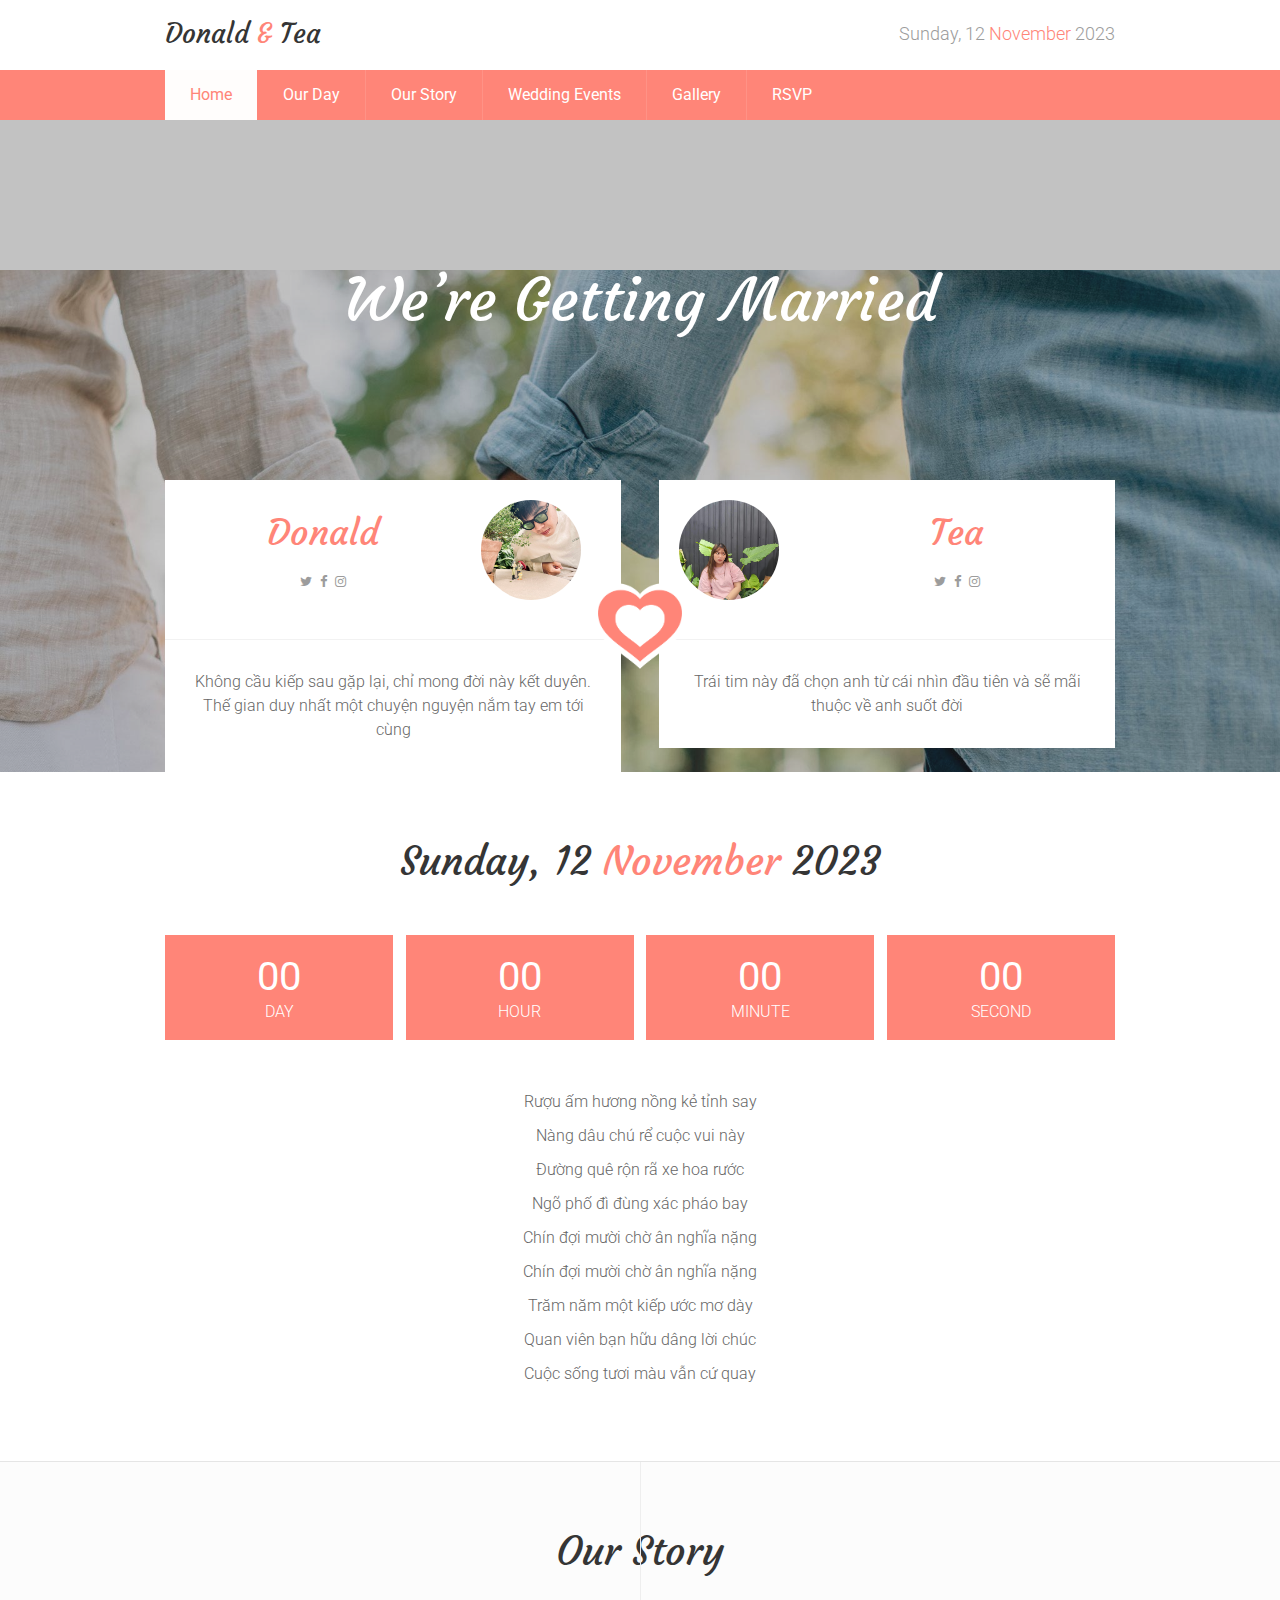
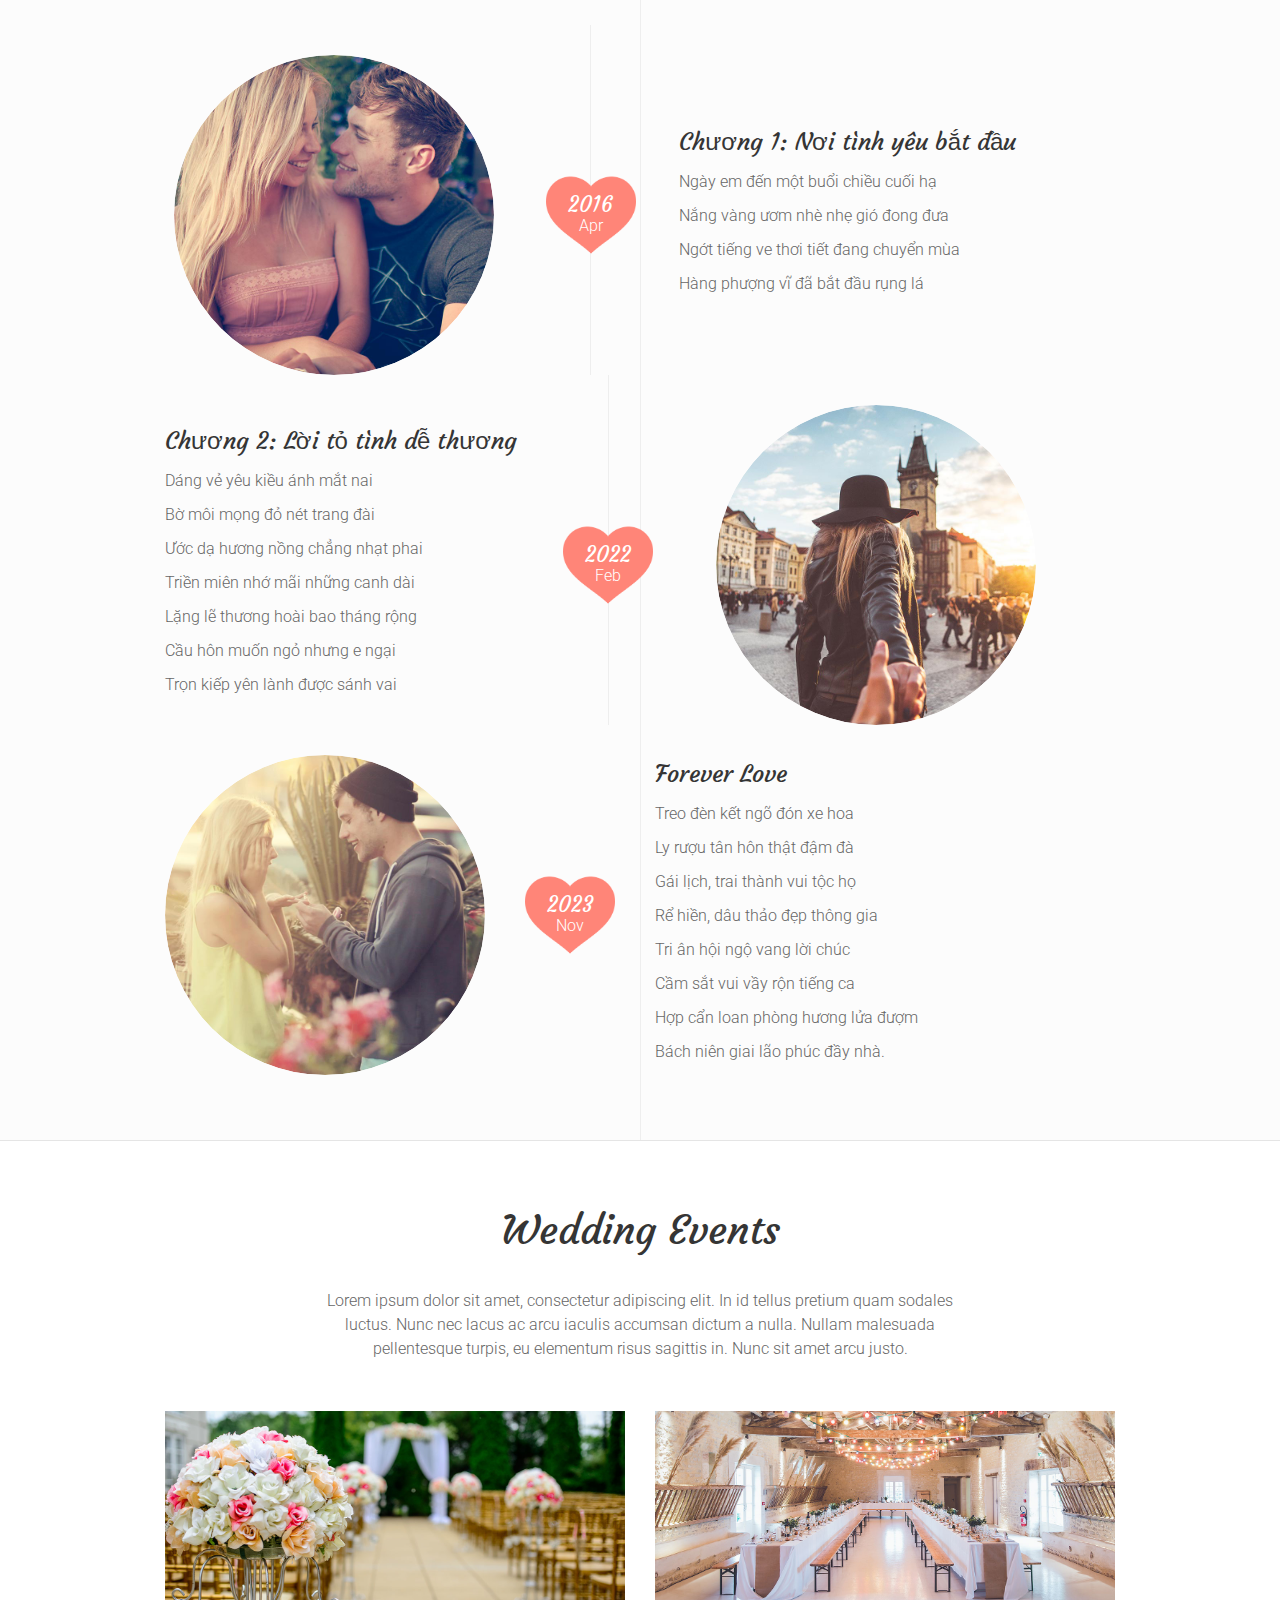
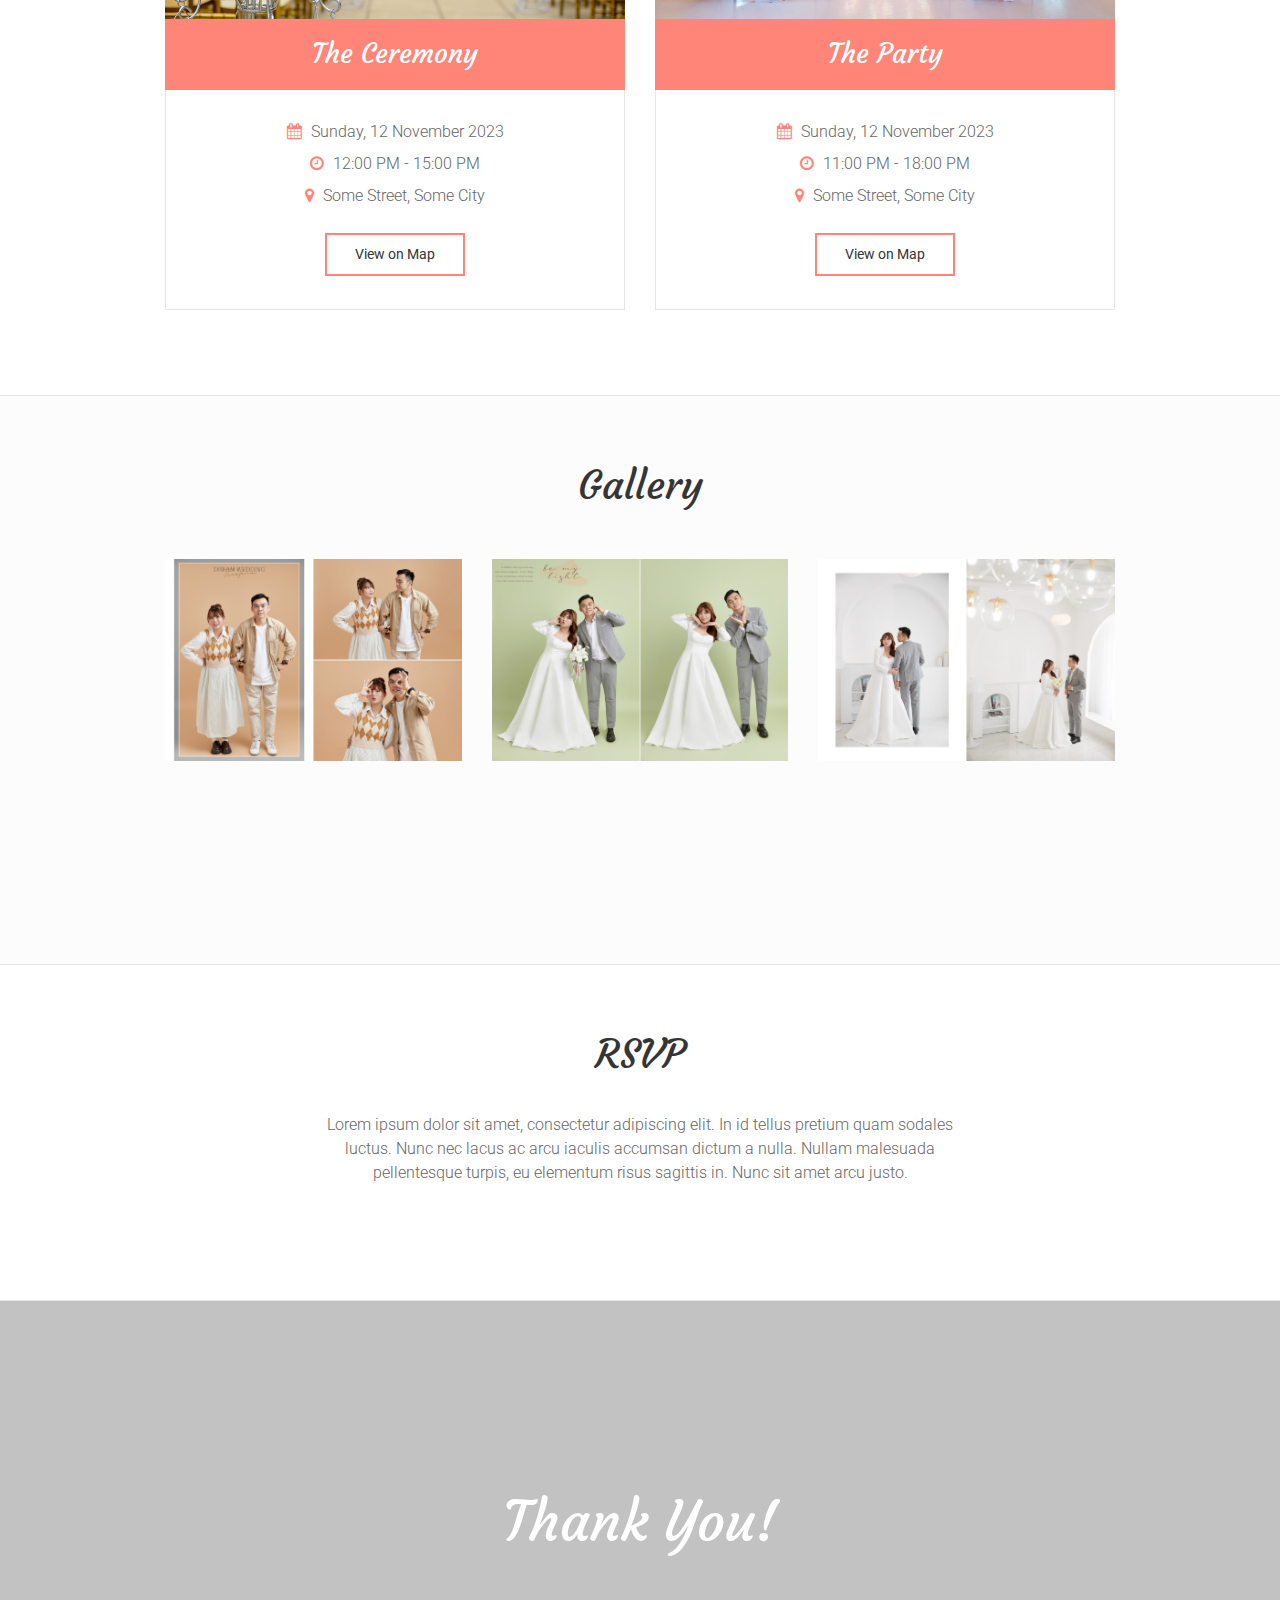
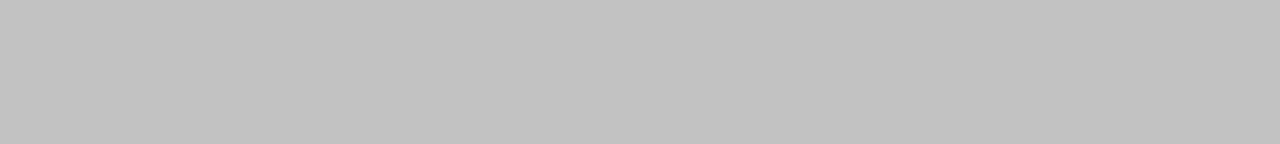
==== commit e2c6d884: "update" ====
--- a/index.html
+++ b/index.html
@@ -330,56 +330,56 @@
             <!-- Gallery Items -->
             <div class="row gallery-grid">
               <div class="col-sm-6 col-md-4 gallery-item">
-                <a href="images/gallery/gallery_photo_1.jpg" title="Proin fermentum ante ut dui porttitor semper">
-                  <img src="images/gallery/gallery_photo_1.jpg" alt="">
-                  <div class="mask"></div>
-                </a>
-              </div>
-              <div class="col-sm-6 col-md-4 gallery-item">
-                <a href="images/gallery/gallery_photo_2.jpg" title="Proin fermentum ante ut dui porttitor semper">
-                  <img src="images/gallery/gallery_photo_2.jpg" alt="">
-                  <div class="mask"></div>
-                </a>
-              </div>
-              <div class="col-sm-6 col-md-4 gallery-item">
-                <a href="images/gallery/gallery_photo_3.jpg" title="Proin fermentum ante ut dui porttitor semper">
-                  <img src="images/gallery/gallery_photo_3.jpg" alt="">
-                  <div class="mask"></div>
-                </a>
-              </div>
-              <div class="col-sm-6 col-md-4 gallery-item">
-                <a href="images/gallery/gallery_photo_4.jpg" title="Proin fermentum ante ut dui porttitor semper">
-                  <img src="images/gallery/gallery_photo_4.jpg" alt="">
-                  <div class="mask"></div>
-                </a>
-              </div>
-              <div class="col-sm-6 col-md-4 gallery-item">
-                <a href="images/gallery/gallery_photo_5.jpg" title="Proin fermentum ante ut dui porttitor semper">
-                  <img src="images/gallery/gallery_photo_5.jpg" alt="">
-                  <div class="mask"></div>
-                </a>
-              </div>
-              <div class="col-sm-6 col-md-4 gallery-item">
-                <a href="images/gallery/gallery_photo_6.jpg" title="Proin fermentum ante ut dui porttitor semper">
-                  <img src="images/gallery/gallery_photo_6.jpg" alt="">
-                  <div class="mask"></div>
-                </a>
-              </div>
-              <div class="col-sm-6 col-md-4 gallery-item">
-                <a href="images/gallery/gallery_photo_7.jpg" title="Proin fermentum ante ut dui porttitor semper">
-                  <img src="images/gallery/gallery_photo_7.jpg" alt="">
-                  <div class="mask"></div>
-                </a>
-              </div>
-              <div class="col-sm-6 col-md-4 gallery-item">
-                <a href="images/gallery/gallery_photo_8.jpg" title="Proin fermentum ante ut dui porttitor semper">
-                  <img src="images/gallery/gallery_photo_8.jpg" alt="">
-                  <div class="mask"></div>
-                </a>
-              </div>
-              <div class="col-sm-6 col-md-4 gallery-item">
-                <a href="images/gallery/gallery_photo_9.jpg" title="Proin fermentum ante ut dui porttitor semper">
-                  <img src="images/gallery/gallery_photo_9.jpg" alt="">
+                <a href="images/gallery/gallery_photo_1-min.jpg" title="Proin fermentum ante ut dui porttitor semper">
+                  <img src="images/gallery/gallery_photo_1-min.jpg" alt="">
+                  <div class="mask"></div>
+                </a>
+              </div>
+              <div class="col-sm-6 col-md-4 gallery-item">
+                <a href="images/gallery/gallery_photo_2-min.jpg" title="Proin fermentum ante ut dui porttitor semper">
+                  <img src="images/gallery/gallery_photo_2-min.jpg" alt="">
+                  <div class="mask"></div>
+                </a>
+              </div>
+              <div class="col-sm-6 col-md-4 gallery-item">
+                <a href="images/gallery/gallery_photo_3-min.jpg" title="Proin fermentum ante ut dui porttitor semper">
+                  <img src="images/gallery/gallery_photo_3-min.jpg" alt="">
+                  <div class="mask"></div>
+                </a>
+              </div>
+              <div class="col-sm-6 col-md-4 gallery-item">
+                <a href="images/gallery/gallery_photo_4.jpg-min" title="Proin fermentum ante ut dui porttitor semper">
+                  <img src="images/gallery/gallery_photo_4.jpg-min" alt="">
+                  <div class="mask"></div>
+                </a>
+              </div>
+              <div class="col-sm-6 col-md-4 gallery-item">
+                <a href="images/gallery/gallery_photo_5.jpg-min" title="Proin fermentum ante ut dui porttitor semper">
+                  <img src="images/gallery/gallery_photo_5.jpg-min" alt="">
+                  <div class="mask"></div>
+                </a>
+              </div>
+              <div class="col-sm-6 col-md-4 gallery-item">
+                <a href="images/gallery/gallery_photo_6.jpg-min" title="Proin fermentum ante ut dui porttitor semper">
+                  <img src="images/gallery/gallery_photo_6.jpg-min" alt="">
+                  <div class="mask"></div>
+                </a>
+              </div>
+              <div class="col-sm-6 col-md-4 gallery-item">
+                <a href="images/gallery/gallery_photo_7.jpg-min" title="Proin fermentum ante ut dui porttitor semper">
+                  <img src="images/gallery/gallery_photo_7.jpg-min" alt="">
+                  <div class="mask"></div>
+                </a>
+              </div>
+              <div class="col-sm-6 col-md-4 gallery-item">
+                <a href="images/gallery/gallery_photo_8.jpg-min" title="Proin fermentum ante ut dui porttitor semper">
+                  <img src="images/gallery/gallery_photo_8.jpg-min" alt="">
+                  <div class="mask"></div>
+                </a>
+              </div>
+              <div class="col-sm-6 col-md-4 gallery-item">
+                <a href="images/gallery/gallery_photo_9.jpg-min" title="Proin fermentum ante ut dui porttitor semper">
+                  <img src="images/gallery/gallery_photo_9.jpg-min" alt="">
                   <div class="mask"></div>
                 </a>
               </div>
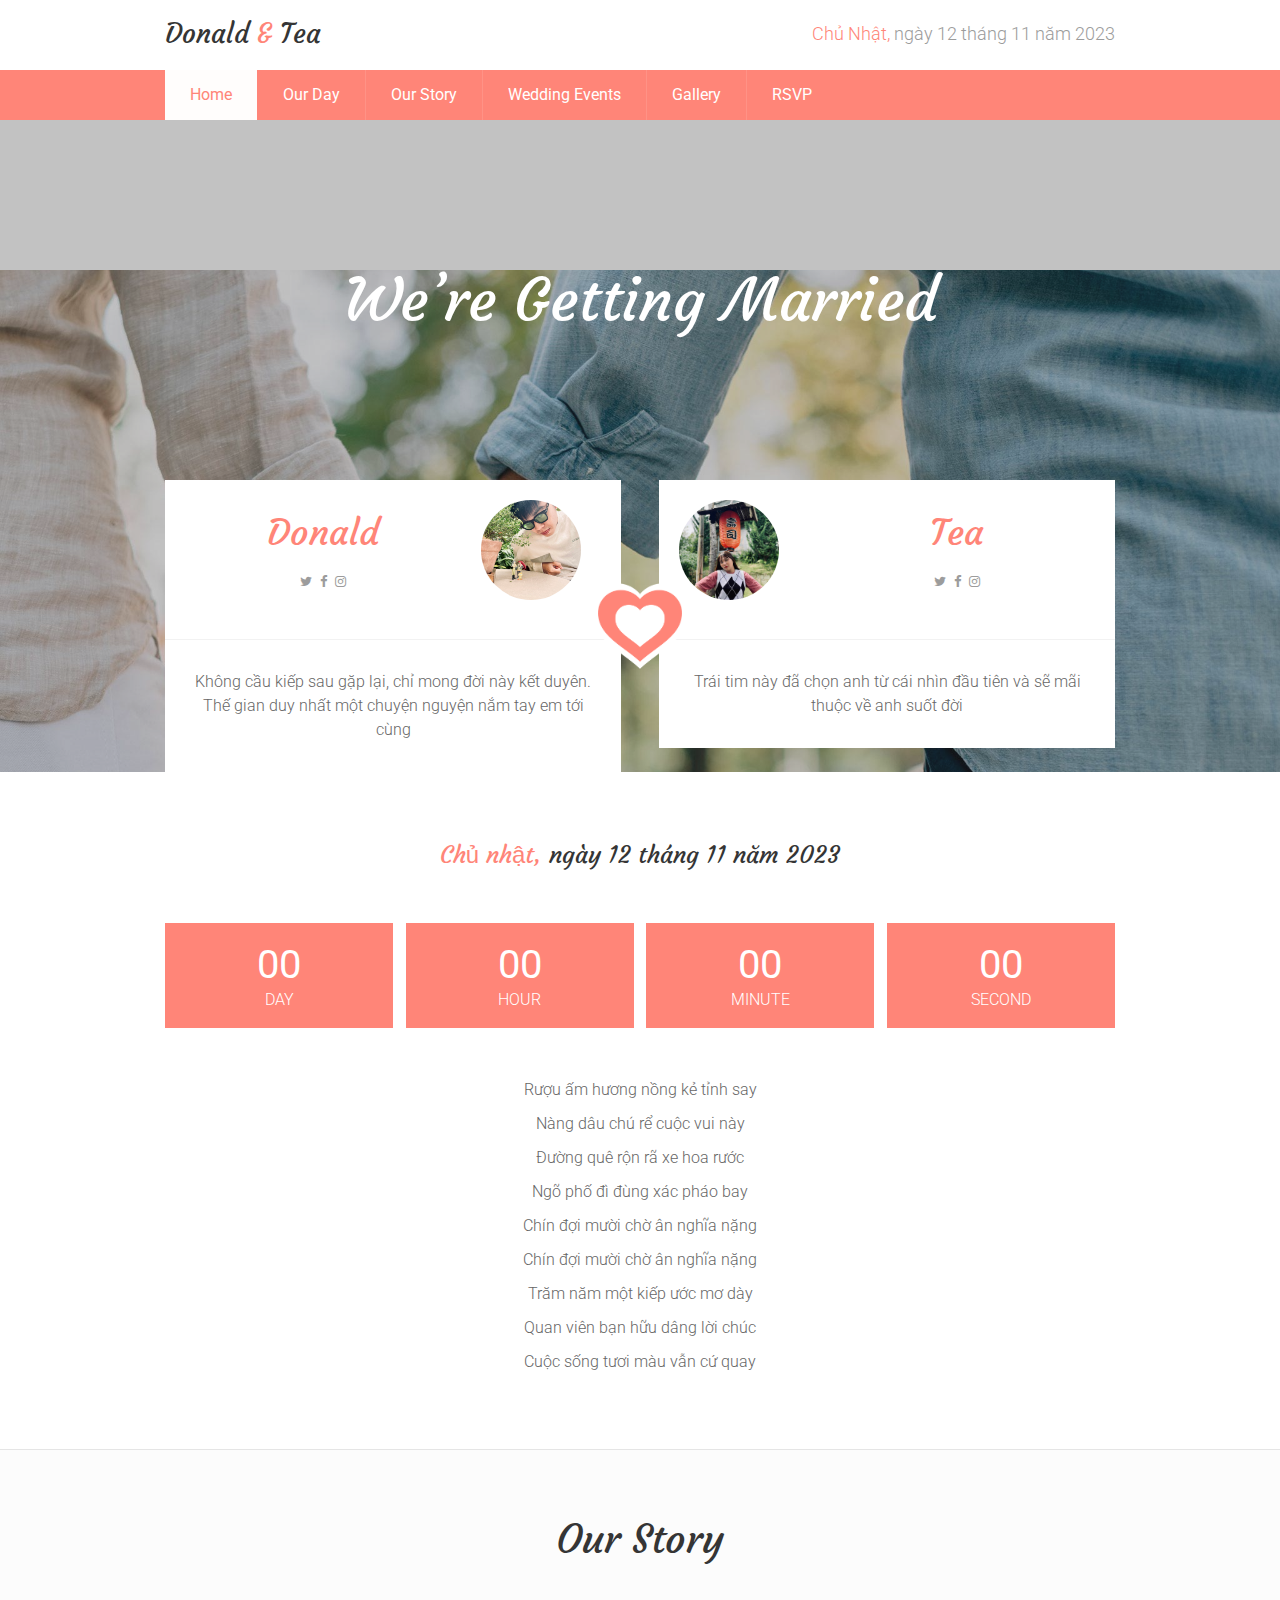
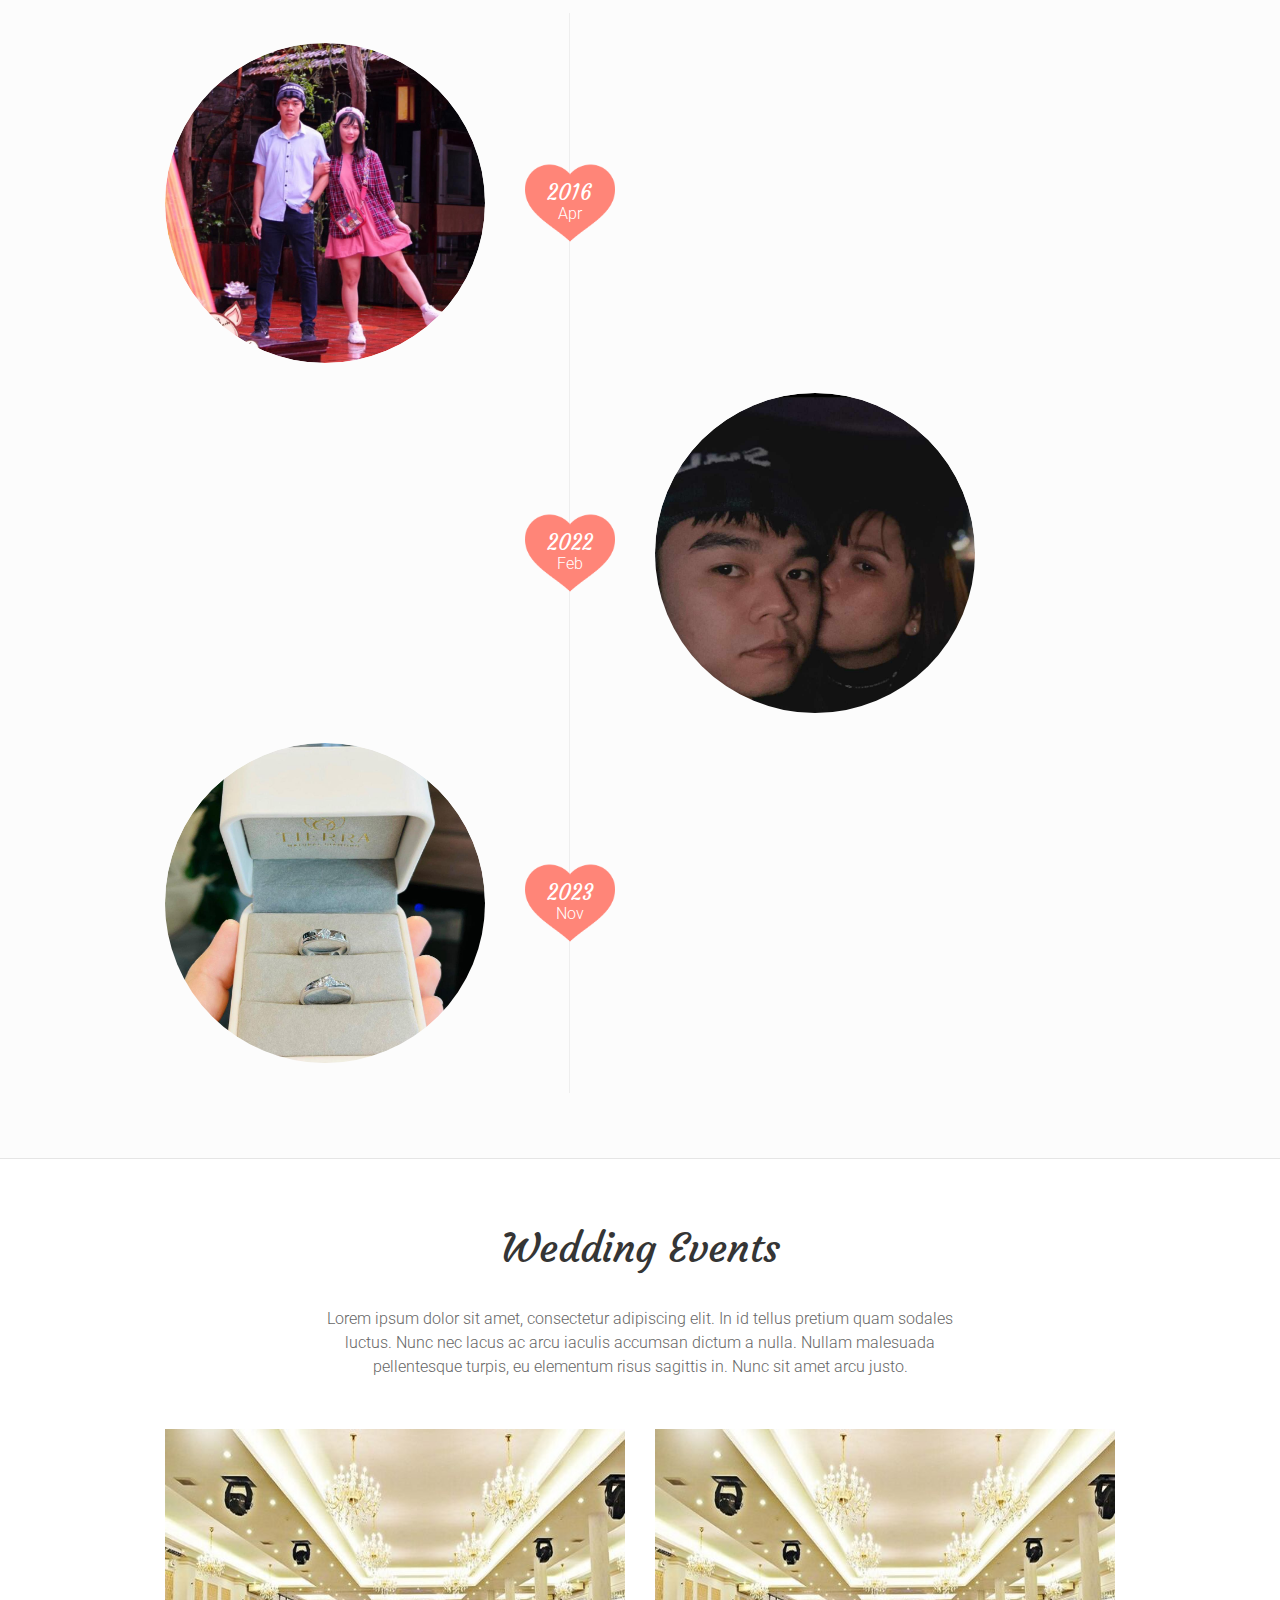
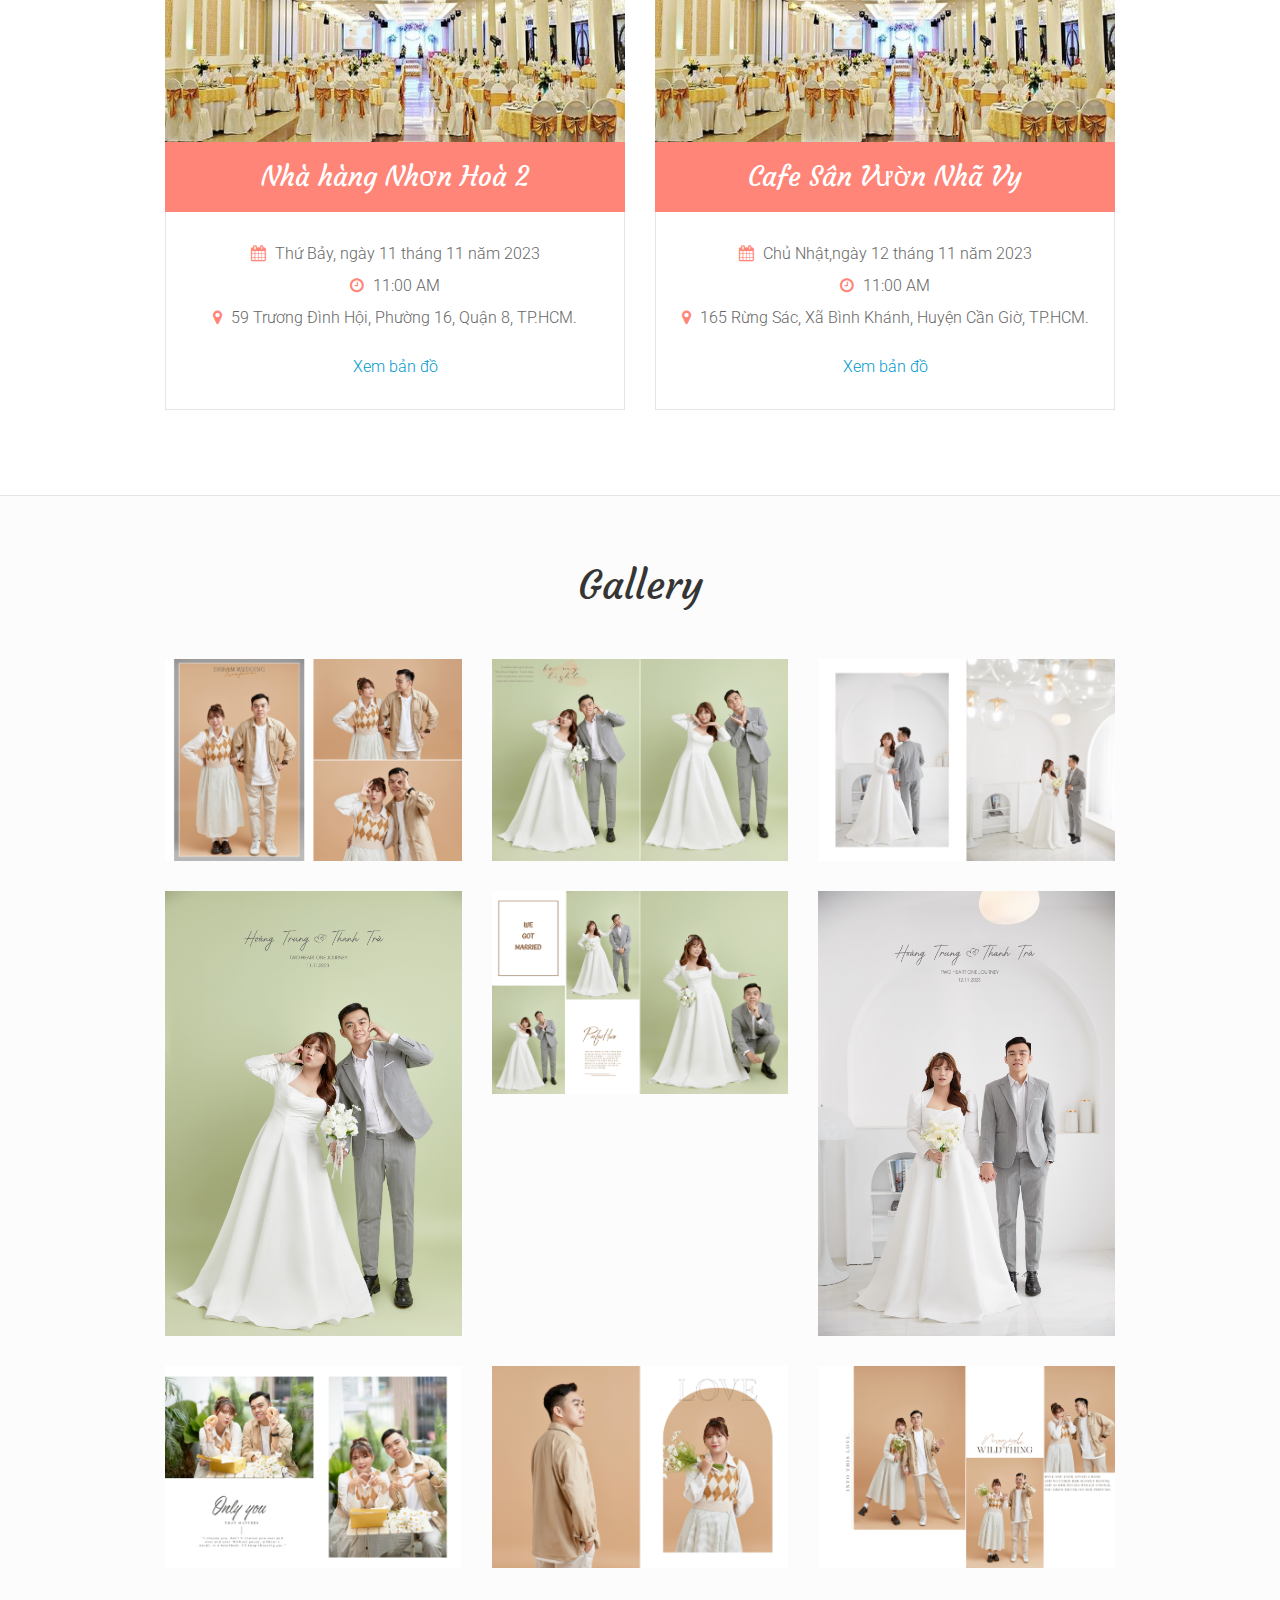
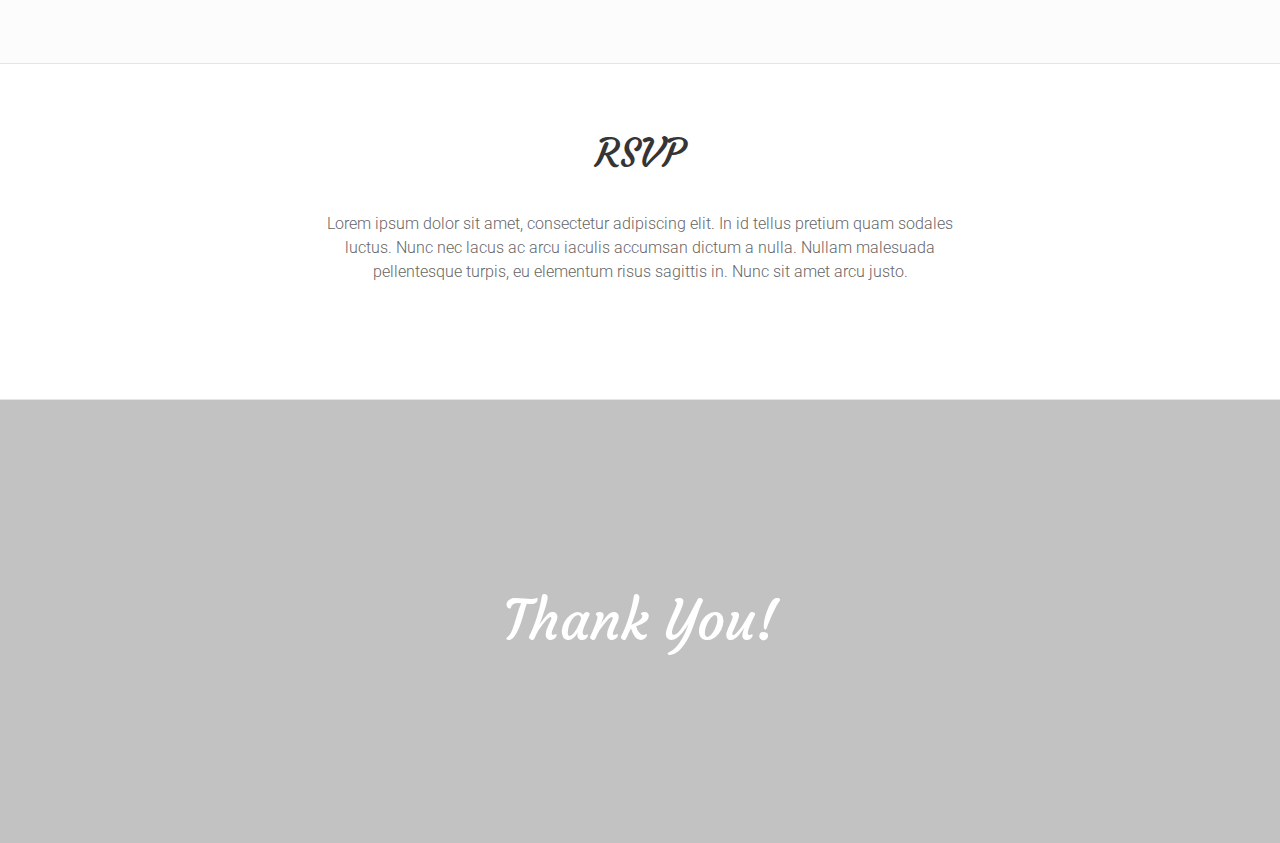
==== commit fd7bd2b4: "s" ====
--- a/index.html
+++ b/index.html
@@ -4,7 +4,7 @@
   <head>
     <meta charset="UTF-8" />
     <meta http-equiv="X-UA-Compatible" content="IE=edge"> 
-    <title>Our Love - Responsive Wedding Template 222 from trung</title>
+    <title>DONALD & TEA WEDDING - 2 HEART 1 JOURNEY</title>
     <meta name="viewport" content="width=device-width, initial-scale=1, maximum-scale=1" />
     <meta name="description" content="Our Love - Responsive Wedding Template" />
     <meta name="keywords" content="retina, responsive, wedding, rsvp, Our Love" />
@@ -46,7 +46,7 @@
           </div>
 
           <div class="header-date mobile-hidden">
-            <p>Sunday, 12 <span class="main-color">November</span> 2023</p>
+            <p> <span class="main-color">Chủ Nhật, </span> ngày 12 tháng 11 năm 2023</p>
           </div>
           <a class="menu-toggle mobile-visible">
             <i class="fa fa-bars"></i>
@@ -155,7 +155,7 @@
         <section id="wedding-day" class="wedding-day section-boxed">
           <div class="container">
             <div class="section-title">
-              <h2>Sunday, 12 <span class="main-color">November</span> 2023</h2>
+              <h3><span class="main-color">Chủ nhật, </span>ngày 12 tháng 11 năm 2023</h3>
             </div>
             <!-- Counter -->
             <div id="count" class="count"> <!-- You can edit HTML code of this block in the js/main.js -->
@@ -196,11 +196,11 @@
                 </div>
               </div>
               <div class="col-sm-12 col-md-5 story-block text-center">
-                <h3>Chương 1: Nơi tình yêu bắt đầu</h3>
+                <!-- <h3>Chương 1: Nơi tình yêu bắt đầu</h3>
                   <p>Ngày em đến một buổi chiều cuối hạ</p>
                   <p>Nắng vàng ươm nhè nhẹ gió đong đưa</p>
                   <p>Ngớt tiếng ve thơi tiết đang chuyển mùa</p>
-                  <p>Hàng phượng vĩ đã bắt đầu rụng lá</p>
+                  <p>Hàng phượng vĩ đã bắt đầu rụng lá</p> -->
               </div>
               <div class="vertical-line"></div>
             </div>
@@ -220,14 +220,14 @@
                 </div>
               </div>
               <div class="col-sm-12 col-md-5 col-md-pull-7 story-block text-center">
-                <h3>Chương 2: Lời tỏ tình dễ thương</h3>
+                <!-- <h3>Chương 2: Lời tỏ tình dễ thương</h3>
                   <p>Dáng vẻ yêu kiều ánh mắt nai</p>
                   <p>Bờ môi mọng đỏ nét trang đài</p>
                   <p>Ước dạ hương nồng chẳng nhạt phai</p>
                   <p>Triền miên nhớ mãi những canh dài</p>
                   <p>Lặng lẽ thương hoài bao tháng rộng</p>
                   <p>Cầu hôn muốn ngỏ nhưng e ngại</p>
-                  <p>Trọn kiếp yên lành được sánh vai</p>
+                  <p>Trọn kiếp yên lành được sánh vai</p> -->
 
               </div>
               <div class="vertical-line"></div>
@@ -249,7 +249,7 @@
               </div>
               <div class="col-sm-12 col-md-5 story-block text-center">
                 
-                <h3>Forever Love</h3>
+                <!-- <h3>Forever Love</h3>
                   <p>Treo đèn kết ngõ đón xe hoa</p>
                   <p>Ly rượu tân hôn thật đậm đà</p>
                   <p>Gái lịch, trai thành vui tộc họ</p>
@@ -257,11 +257,12 @@
                   <p>Tri ân hội ngộ vang lời chúc</p>
                   <p>Cầm sắt vui vầy rộn tiếng ca</p>
                   <p>Hợp cẩn loan phòng hương lửa đượm</p>
-                  <p>Bách niên giai lão phúc đầy nhà.</p>
-
-              </div>
+                  <p>Bách niên giai lão phúc đầy nhà.</p> -->
+
               </div>
               <div class="vertical-line"></div>
+
+              </div>
             </div>
             <!-- /Story Row 3 -->
 
@@ -285,14 +286,14 @@
                 </div>
 
                 <div class="event-title">
-                  <h3>The Ceremony</h3>
+                  <h3>Nhà hàng Nhơn Hoà 2</h3>
                 </div>
 
                 <div class="event-info">
-                  <div class="event-date"><i class="fa fa-calendar"></i> Sunday, 12 November 2023</div>
-                  <div class="event-time"><i class="fa fa-clock-o"></i>  12:00 PM - 15:00 PM</div>
-                  <div class="event-address"><i class="fa fa-map-marker"></i>  Some Street, Some City</div>
-                  <a class="button small-button lightbox mfp-iframe" href="https://maps.google.com/maps?q=221B+Baker+Street,+London,+United+Kingdom" title="The Ceremony">View on Map</a><!-- Do not change 'https://maps.google.com/maps?q=' in the href, simply change the address. Remake "221B Baker Street, London, United Kingdom +", as example, in this form: "221B+Baker+Street,+London,+United+Kingdom". -->
+                  <div class="event-date"><i class="fa fa-calendar"></i> Thứ Bảy, ngày 11 tháng 11 năm 2023</div>
+                  <div class="event-time"><i class="fa fa-clock-o"></i>  11:00 AM</div>
+                  <div class="event-address"><i class="fa fa-map-marker"></i> 59 Trương Đình Hội, Phường 16, Quận 8, TP.HCM.</div>
+                  <a target="_blank" href="https://www.google.com/maps/place/Nh%C3%A0+H%C3%A0ng+S%C3%A2n+Vu%E1%BB%9Dn+Nh%C6%A1n+Ho%C3%A0+2/@10.7181027,106.6186683,17z/data=!4m14!1m7!3m6!1s0x31752de4bbbe3a4f:0x1b0b66d1bb316bbc!2zTmjDoCBIw6BuZyBTw6JuIFZ14budbiBOaMahbiBIb8OgIDI!8m2!3d10.7180974!4d106.6212432!16s%2Fg%2F11d_tfsmkm!3m5!1s0x31752de4bbbe3a4f:0x1b0b66d1bb316bbc!8m2!3d10.7180974!4d106.6212432!16s%2Fg%2F11d_tfsmkm?entry=ttu" title="Nhà hàng Nhơn Hoà 2">Xem bản đồ</a><!-- Do not change 'https://maps.google.com/maps?q=' in the href, simply change the address. Remake "221B Baker Street, London, United Kingdom +", as example, in this form: "221B+Baker+Street,+London,+United+Kingdom". -->
                 </div>
               </div>
               <!-- /Ceremony Block -->
@@ -304,14 +305,14 @@
                 </div>
 
                 <div class="event-title">
-                  <h3>The Party</h3>
+                  <h3>Cafe Sân Vườn Nhã Vy</h3>
                 </div>
 
                 <div class="event-info">
-                  <div class="event-date"><i class="fa fa-calendar"></i> Sunday, 12 November 2023</div>
-                  <div class="event-time"><i class="fa fa-clock-o"></i>  11:00 PM - 18:00 PM</div>
-                  <div class="event-address"><i class="fa fa-map-marker"></i>  Some Street, Some City</div>
-                  <a class="button small-button lightbox mfp-iframe" href="https://maps.google.com/maps?q=2+Baker+Street,+London,+United+Kingdom" title="The Party">View on Map</a><!-- Do not change 'https://maps.google.com/maps?q=' in the href, simply change the address. Remake "2 Baker Street, London, United Kingdom +", as example, in this form: "2+Baker+Street,+London,+United+Kingdom". -->
+                  <div class="event-date"><i class="fa fa-calendar"></i> Chủ Nhật,ngày 12 tháng 11 năm 2023</div>
+                  <div class="event-time"><i class="fa fa-clock-o"></i>  11:00 AM</div>
+                  <div class="event-address"><i class="fa fa-map-marker"></i>  165 Rừng Sác, Xã Bình Khánh, Huyện Cần Giờ, TP.HCM.</div>
+                  <a  target="_blank"  href="https://www.google.com/maps/place/C%C3%A0+ph%C3%AA+Nh%C3%A3+Vy/@10.6568333,106.7297066,13z/data=!4m10!1m2!2m1!1sca+phe+san+vuon+nha+vy!3m6!1s0x31753b07d004e06f:0x788bfd7dfb02b12b!8m2!3d10.656817!4d106.7807867!15sChZjYSBwaGUgc2FuIHZ1b24gbmhhIHZ5WhgiFmNhIHBoZSBzYW4gdnVvbiBuaGEgdnmSAQtjb2ZmZWVfc2hvcOABAA!16s%2Fg%2F1hc54pz95?entry=ttu" title="Cafe Sân Vườn Nhã Vy">Xem bản đồ</a><!-- Do not change 'https://maps.google.com/maps?q=' in the href, simply change the address. Remake "2 Baker Street, London, United Kingdom +", as example, in this form: "2+Baker+Street,+London,+United+Kingdom". -->
                 </div>
               </div>
               <!-- /Party Block -->
@@ -348,38 +349,38 @@
                 </a>
               </div>
               <div class="col-sm-6 col-md-4 gallery-item">
-                <a href="images/gallery/gallery_photo_4.jpg-min" title="Proin fermentum ante ut dui porttitor semper">
-                  <img src="images/gallery/gallery_photo_4.jpg-min" alt="">
-                  <div class="mask"></div>
-                </a>
-              </div>
-              <div class="col-sm-6 col-md-4 gallery-item">
-                <a href="images/gallery/gallery_photo_5.jpg-min" title="Proin fermentum ante ut dui porttitor semper">
-                  <img src="images/gallery/gallery_photo_5.jpg-min" alt="">
-                  <div class="mask"></div>
-                </a>
-              </div>
-              <div class="col-sm-6 col-md-4 gallery-item">
-                <a href="images/gallery/gallery_photo_6.jpg-min" title="Proin fermentum ante ut dui porttitor semper">
-                  <img src="images/gallery/gallery_photo_6.jpg-min" alt="">
-                  <div class="mask"></div>
-                </a>
-              </div>
-              <div class="col-sm-6 col-md-4 gallery-item">
-                <a href="images/gallery/gallery_photo_7.jpg-min" title="Proin fermentum ante ut dui porttitor semper">
-                  <img src="images/gallery/gallery_photo_7.jpg-min" alt="">
-                  <div class="mask"></div>
-                </a>
-              </div>
-              <div class="col-sm-6 col-md-4 gallery-item">
-                <a href="images/gallery/gallery_photo_8.jpg-min" title="Proin fermentum ante ut dui porttitor semper">
-                  <img src="images/gallery/gallery_photo_8.jpg-min" alt="">
-                  <div class="mask"></div>
-                </a>
-              </div>
-              <div class="col-sm-6 col-md-4 gallery-item">
-                <a href="images/gallery/gallery_photo_9.jpg-min" title="Proin fermentum ante ut dui porttitor semper">
-                  <img src="images/gallery/gallery_photo_9.jpg-min" alt="">
+                <a href="images/gallery/gallery_photo_4-min.jpg" title="Proin fermentum ante ut dui porttitor semper">
+                  <img src="images/gallery/gallery_photo_4-min.jpg" alt="">
+                  <div class="mask"></div>
+                </a>
+              </div>
+              <div class="col-sm-6 col-md-4 gallery-item">
+                <a href="images/gallery/gallery_photo_5-min.jpg" title="Proin fermentum ante ut dui porttitor semper">
+                  <img src="images/gallery/gallery_photo_5-min.jpg" alt="">
+                  <div class="mask"></div>
+                </a>
+              </div>
+              <div class="col-sm-6 col-md-4 gallery-item">
+                <a href="images/gallery/gallery_photo_6-min.jpg" title="Proin fermentum ante ut dui porttitor semper">
+                  <img src="images/gallery/gallery_photo_6-min.jpg" alt="">
+                  <div class="mask"></div>
+                </a>
+              </div>
+              <div class="col-sm-6 col-md-4 gallery-item">
+                <a href="images/gallery/gallery_photo_7-min.jpg" title="Proin fermentum ante ut dui porttitor semper">
+                  <img src="images/gallery/gallery_photo_7-min.jpg" alt="">
+                  <div class="mask"></div>
+                </a>
+              </div>
+              <div class="col-sm-6 col-md-4 gallery-item">
+                <a href="images/gallery/gallery_photo_8-min.jpg" title="Proin fermentum ante ut dui porttitor semper">
+                  <img src="images/gallery/gallery_photo_8-min.jpg" alt="">
+                  <div class="mask"></div>
+                </a>
+              </div>
+              <div class="col-sm-6 col-md-4 gallery-item">
+                <a href="images/gallery/gallery_photo_9-min.jpg" title="Proin fermentum ante ut dui porttitor semper">
+                  <img src="images/gallery/gallery_photo_9-min.jpg" alt="">
                   <div class="mask"></div>
                 </a>
               </div>
--- a/css/main.css
+++ b/css/main.css
@@ -759,6 +759,8 @@
 .story-image:focus {
   display: block;
   max-width: 320px;
+  max-height: 320px;
+
   margin: 0 auto;
   -webkit-border-radius: 1000px;
   -moz-border-radius: 1000px;
